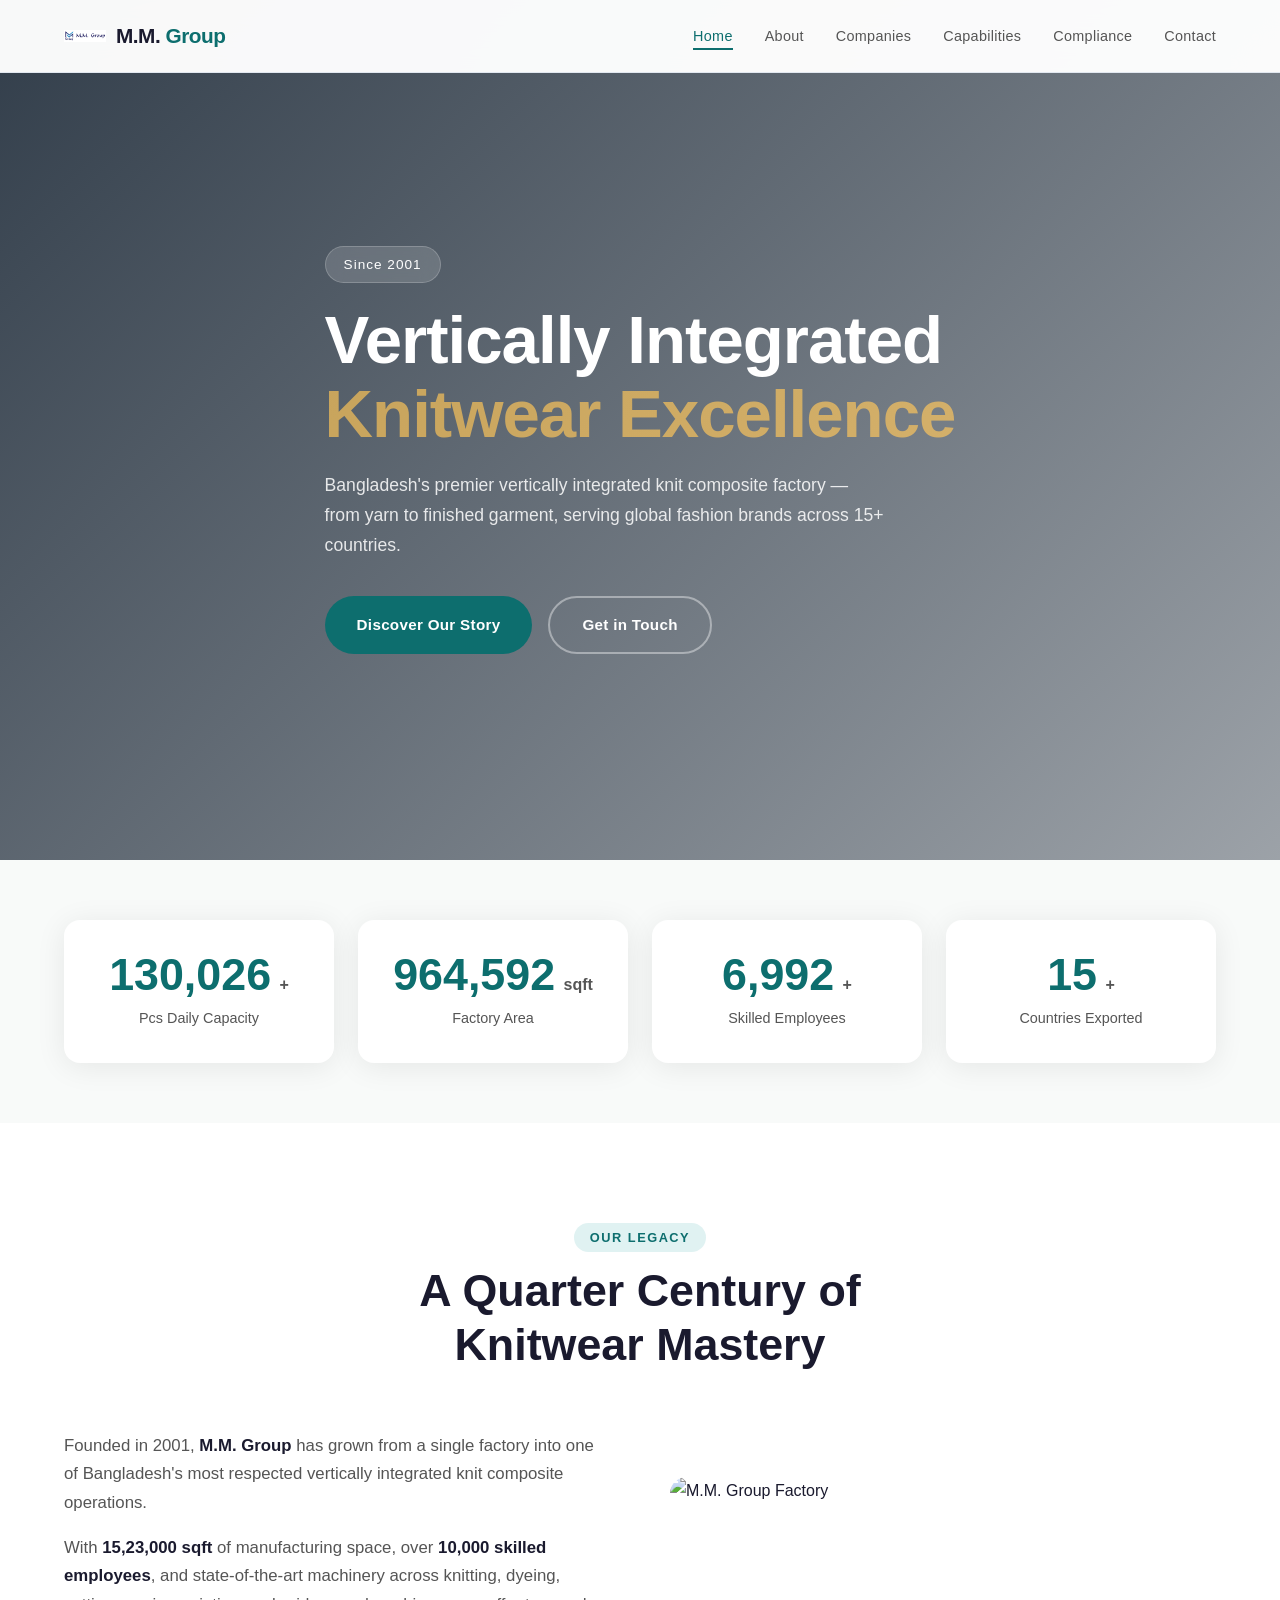
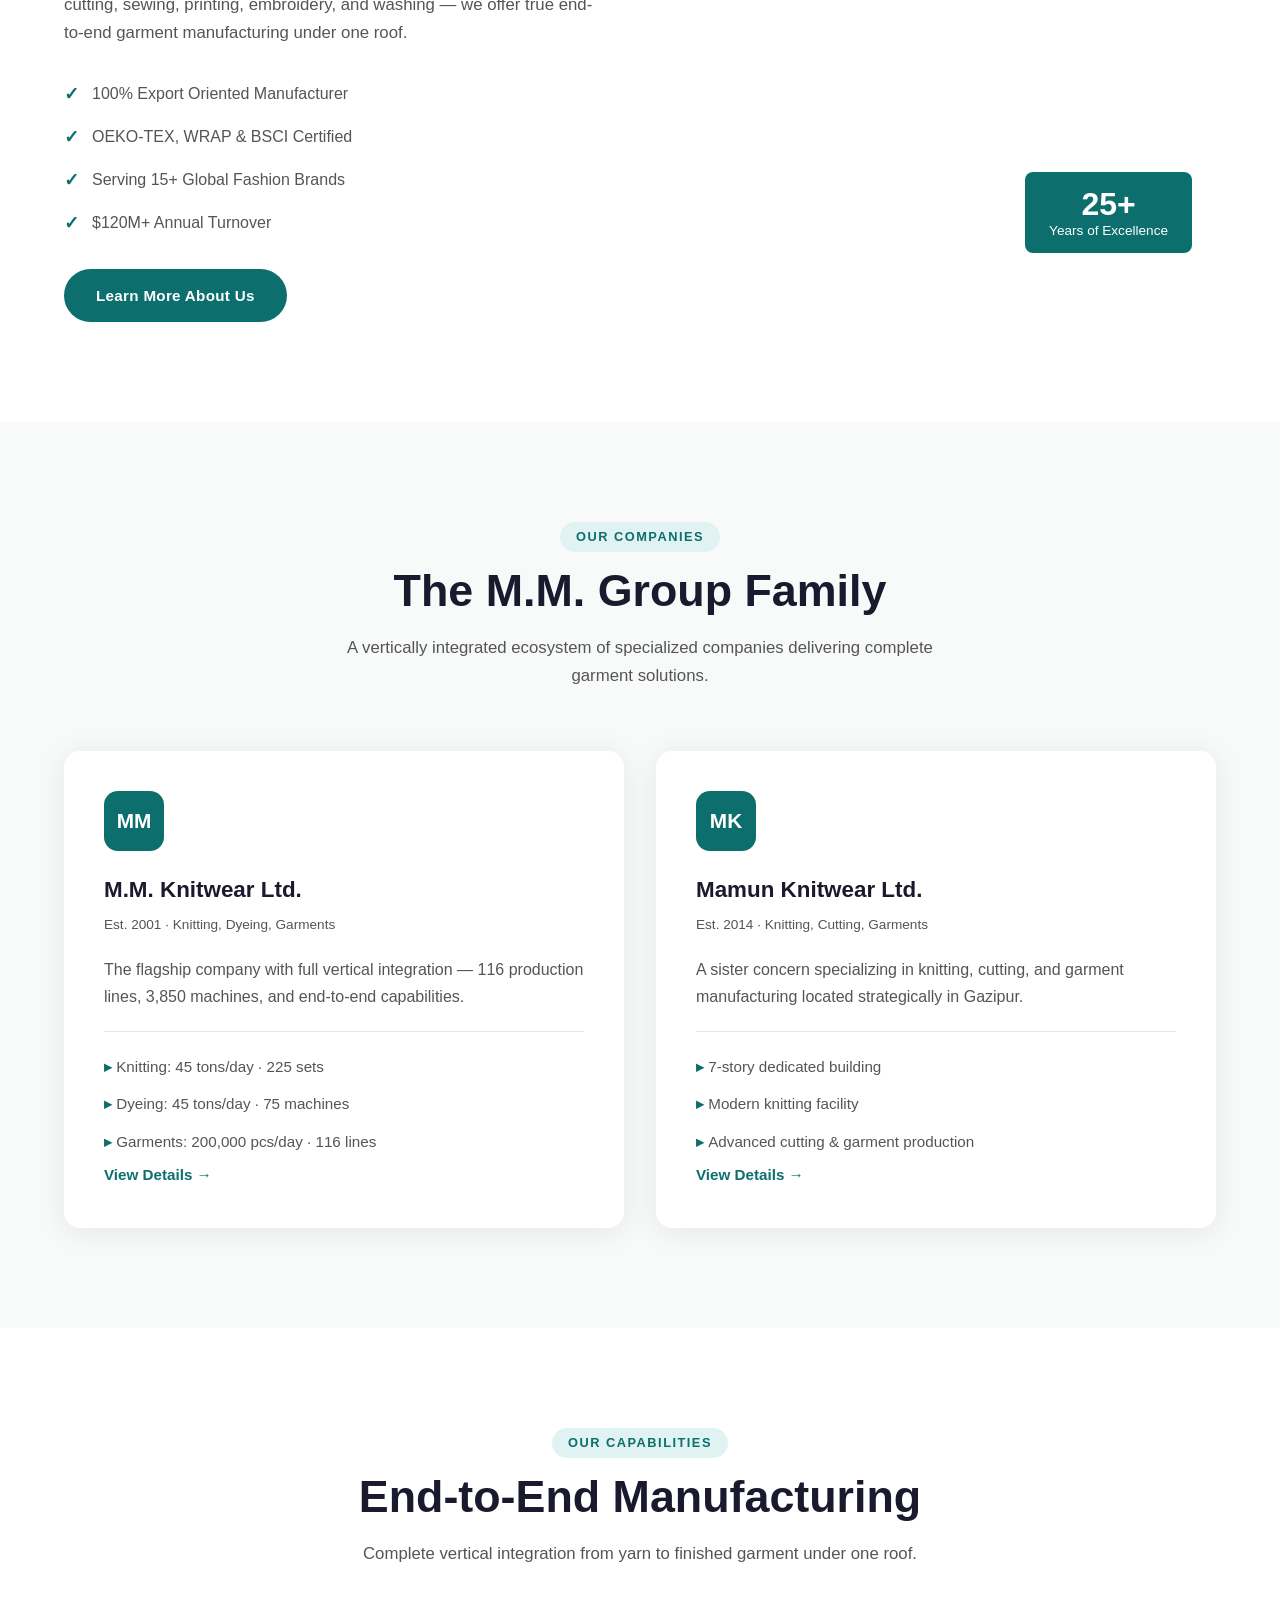
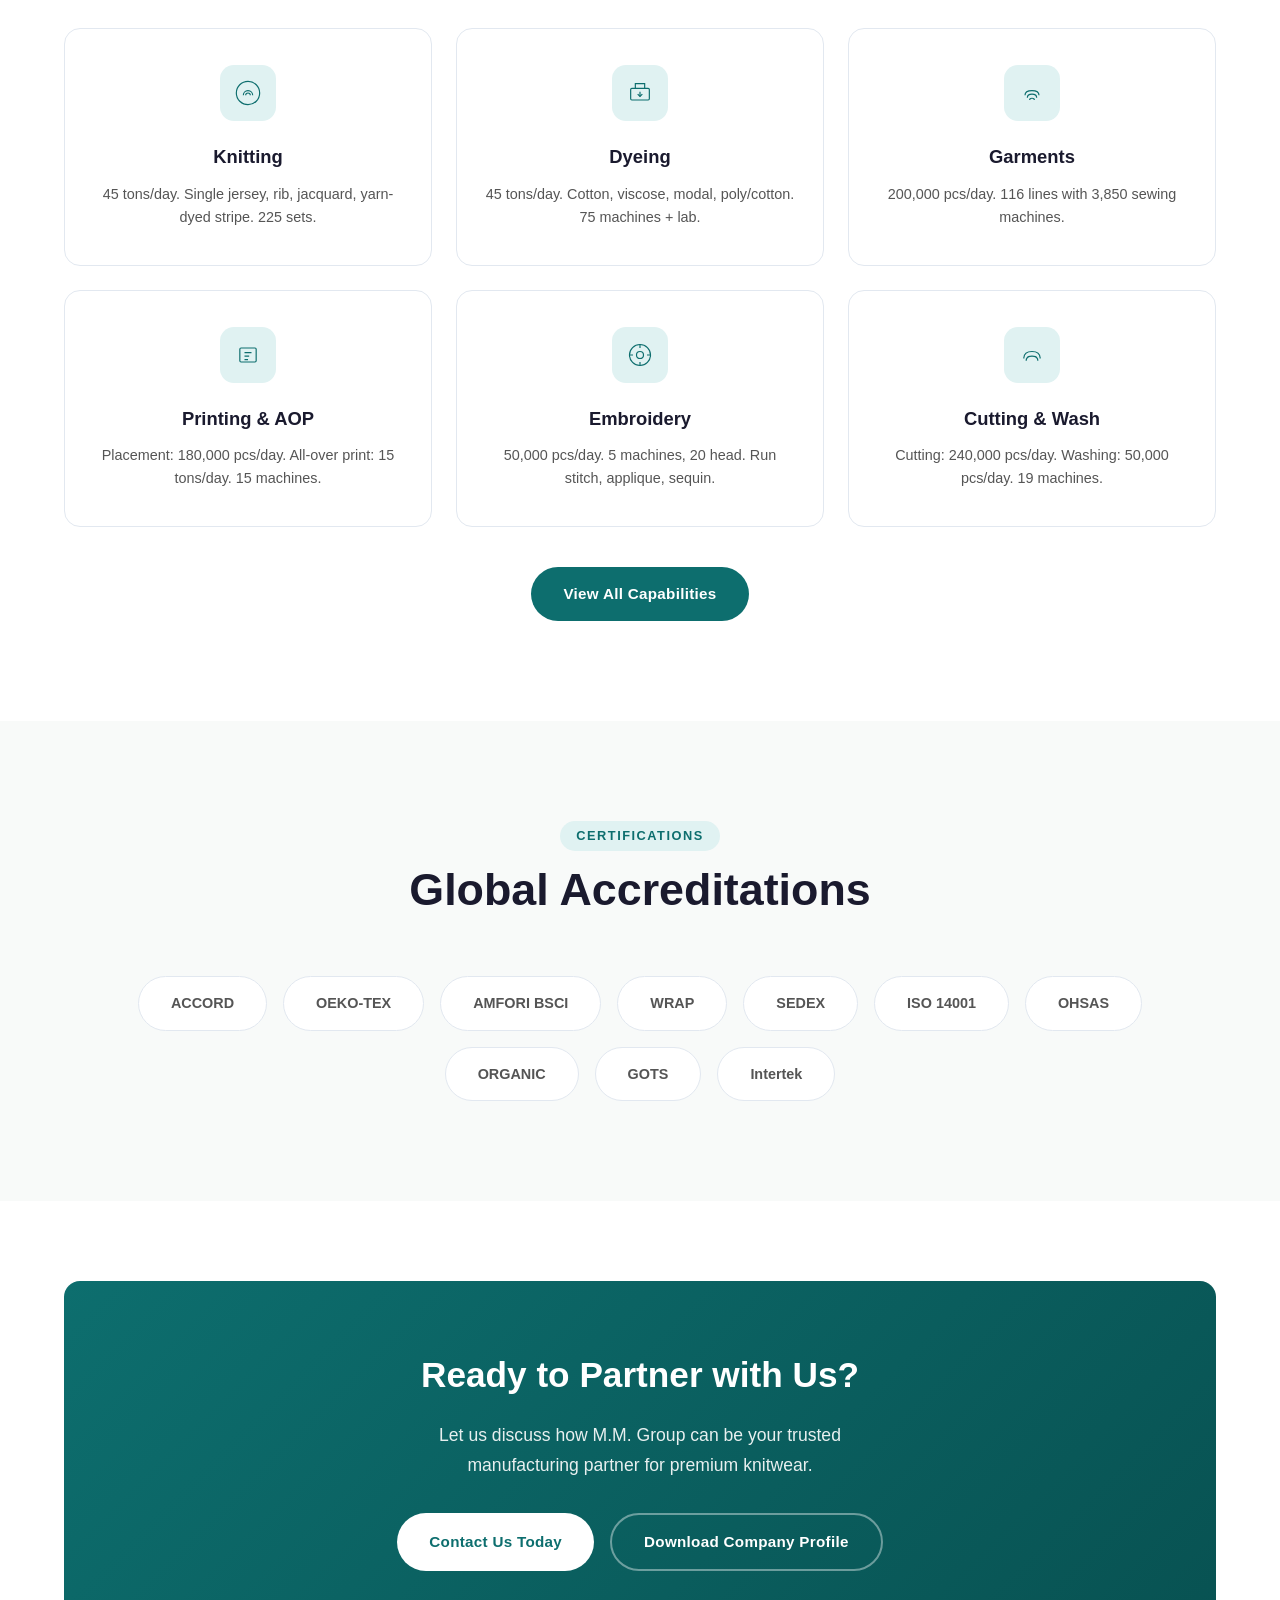
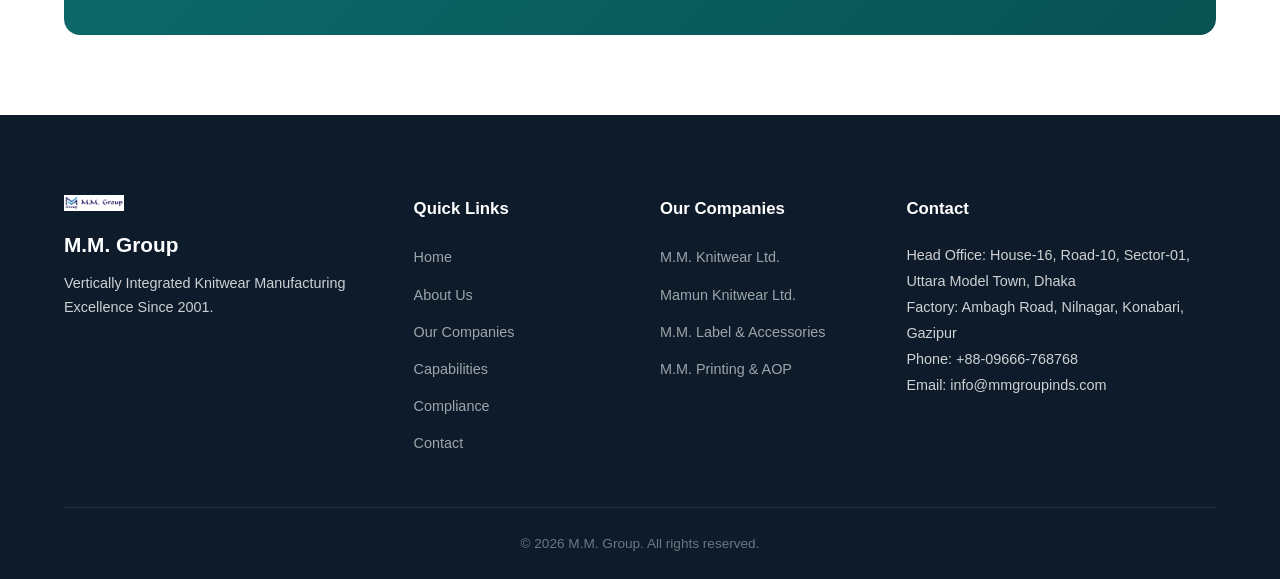
==== index.html @ 83bc617b "Initial commit: M.M. Group corporate website" ====
<!DOCTYPE html>
<html lang="en">
<head>
<meta charset="UTF-8">
<meta name="viewport" content="width=device-width, initial-scale=1.0">
<title>M.M. Group | Vertically Integrated Knitwear Manufacturing Excellence Since 2001</title>
<meta name="description" content="M.M. Group is a leading vertically integrated knit composite factory in Bangladesh. Since 2001, serving global brands with knitting, dyeing, printing, embroidery, cutting & garment manufacturing.">
<meta name="keywords" content="MM Group, MM Knitwear, Mamun Knitwear, knitwear manufacturer Bangladesh, knit composite factory, garments manufacturer, t-shirt manufacturer, apparel manufacturing Bangladesh">
<link rel="canonical" href="https://mmgroupinds.com/">
<meta property="og:title" content="M.M. Group | Vertically Integrated Knitwear Excellence Since 2001">
<meta property="og:description" content="Bangladesh's premier vertically integrated knit composite factory - from yarn to finished garment.">
<meta property="og:image" content="https://mmgroupinds.com/images/logo.png">
<meta property="og:url" content="https://mmgroupinds.com/">
<meta name="twitter:card" content="summary_large_image">
<meta name="theme-color" content="#0d6e6e">
<link rel="icon" type="image/png" href="images/logo.png">
<link rel="stylesheet" href="css/style.css">
<script type="application/ld+json">
{
  "@context": "https://schema.org",
  "@type": "Organization",
  "name": "M.M. Group",
  "url": "https://mmgroupinds.com",
  "logo": "https://mmgroupinds.com/images/logo.png",
  "description": "Vertically integrated knit composite factory in Bangladesh since 2001.",
  "address": {
    "@type": "PostalAddress",
    "streetAddress": "Ambagh Road, Nilnagar, Konabari",
    "addressLocality": "Gazipur",
    "addressCountry": "Bangladesh"
  },
  "subOrganization": [
    {"@type":"Organization","name":"M.M. Knitwear Ltd."},
    {"@type":"Organization","name":"Mamun Knitwear Ltd."}
  ]
}
</script>
</head>
<body>

<header class="header" id="header">
  <div class="container">
    <a href="index.html" class="logo">
      <img src="images/logo.png" alt="M.M. Group Logo" width="50" height="50">
      <span class="logo-text">M.M. <span class="logo-highlight">Group</span></span>
    </a>
    <nav class="nav" id="nav">
      <ul>
        <li><a href="index.html" class="active">Home</a></li>
        <li><a href="about.html">About</a></li>
        <li><a href="companies.html">Companies</a></li>
        <li><a href="capabilities.html">Capabilities</a></li>
        <li><a href="compliance.html">Compliance</a></li>
        <li><a href="contact.html">Contact</a></li>
      </ul>
    </nav>
    <button class="menu-toggle" id="menuToggle" aria-label="Menu">
      <span></span><span></span><span></span>
    </button>
  </div>
</header>

<section class="hero" id="hero">
  <div class="hero-slider">
    <div class="slide active" style="background-image:url('images/premises/DSC_0429.jpg')"></div>
    <div class="slide" style="background-image:url('images/premises/DSC_0425.jpg')"></div>
    <div class="slide" style="background-image:url('images/premises/DSC_0418.jpg')"></div>
  </div>
  <div class="hero-overlay"></div>
  <div class="container hero-content">
    <span class="hero-badge fade-in">Since 2001</span>
    <h1 class="fade-in">Vertically Integrated<br><span class="text-accent">Knitwear Excellence</span></h1>
    <p class="fade-in">Bangladesh's premier vertically integrated knit composite factory — from yarn to finished garment, serving global fashion brands across 15+ countries.</p>
    <div class="hero-actions fade-in">
      <a href="about.html" class="btn btn-primary">Discover Our Story</a>
      <a href="contact.html" class="btn btn-outline">Get in Touch</a>
    </div>
  </div>
</section>

<section class="stats-section">
  <div class="container">
    <div class="stats-grid">
      <div class="stat-card">
        <span class="stat-number" data-target="200000">0</span>
        <span class="stat-suffix">+</span>
        <span class="stat-label">Pcs Daily Capacity</span>
      </div>
      <div class="stat-card">
        <span class="stat-number" data-target="1523000">0</span>
        <span class="stat-suffix">sqft</span>
        <span class="stat-label">Factory Area</span>
      </div>
      <div class="stat-card">
        <span class="stat-number" data-target="10982">0</span>
        <span class="stat-suffix">+</span>
        <span class="stat-label">Skilled Employees</span>
      </div>
      <div class="stat-card">
        <span class="stat-number" data-target="15">0</span>
        <span class="stat-suffix">+</span>
        <span class="stat-label">Countries Exported</span>
      </div>
    </div>
  </div>
</section>

<section class="section about-preview">
  <div class="container">
    <div class="section-header reveal">
      <span class="section-tag">Our Legacy</span>
      <h2>A Quarter Century of<br>Knitwear Mastery</h2>
    </div>
    <div class="about-preview-grid reveal">
      <div class="about-text">
        <p>Founded in 2001, <strong>M.M. Group</strong> has grown from a single factory into one of Bangladesh's most respected vertically integrated knit composite operations.</p>
        <p>With <strong>15,23,000 sqft</strong> of manufacturing space, over <strong>10,000 skilled employees</strong>, and state-of-the-art machinery across knitting, dyeing, cutting, sewing, printing, embroidery, and washing — we offer true end-to-end garment manufacturing under one roof.</p>
        <ul class="check-list">
          <li>100% Export Oriented Manufacturer</li>
          <li>OEKO-TEX, WRAP & BSCI Certified</li>
          <li>Serving 15+ Global Fashion Brands</li>
          <li>$120M+ Annual Turnover</li>
        </ul>
        <a href="about.html" class="btn btn-primary">Learn More About Us</a>
      </div>
      <div class="about-image">
        <img src="images/premises/DSC_0425.jpg" alt="M.M. Group Factory" loading="lazy">
        <div class="about-exp">25+ <small>Years of Excellence</small></div>
      </div>
    </div>
  </div>
</section>

<section class="section companies-section">
  <div class="container">
    <div class="section-header reveal">
      <span class="section-tag">Our Companies</span>
      <h2>The M.M. Group Family</h2>
      <p>A vertically integrated ecosystem of specialized companies delivering complete garment solutions.</p>
    </div>
    <div class="companies-grid reveal">
      <div class="company-card">
        <div class="company-icon">MM</div>
        <h3>M.M. Knitwear Ltd.</h3>
        <p class="company-sub">Est. 2001 · Knitting, Dyeing, Garments</p>
        <p>The flagship company with full vertical integration — 116 production lines, 3,850 machines, and end-to-end capabilities.</p>
        <ul class="company-stats">
          <li>Knitting: 45 tons/day · 225 sets</li>
          <li>Dyeing: 45 tons/day · 75 machines</li>
          <li>Garments: 200,000 pcs/day · 116 lines</li>
        </ul>
        <a href="companies.html" class="btn-link">View Details →</a>
      </div>
      <div class="company-card">
        <div class="company-icon">MK</div>
        <h3>Mamun Knitwear Ltd.</h3>
        <p class="company-sub">Est. 2014 · Knitting, Cutting, Garments</p>
        <p>A sister concern specializing in knitting, cutting, and garment manufacturing located strategically in Gazipur.</p>
        <ul class="company-stats">
          <li>7-story dedicated building</li>
          <li>Modern knitting facility</li>
          <li>Advanced cutting & garment production</li>
        </ul>
        <a href="companies.html" class="btn-link">View Details →</a>
      </div>
    </div>
  </div>
</section>

<section class="section capabilities-preview">
  <div class="container">
    <div class="section-header reveal">
      <span class="section-tag">Our Capabilities</span>
      <h2>End-to-End Manufacturing</h2>
      <p>Complete vertical integration from yarn to finished garment under one roof.</p>
    </div>
    <div class="caps-grid reveal">
      <div class="cap-card">
        <div class="cap-icon">
          <svg viewBox="0 0 48 48"><circle cx="24" cy="24" r="20" fill="none" stroke="currentColor" stroke-width="2"/><path d="M16 28c0-4 3-8 8-8s8 4 8 8" fill="none" stroke="currentColor" stroke-width="2"/><path d="M20 28c0-2 2-4 4-4s4 2 4 4" fill="none" stroke="currentColor" stroke-width="2"/></svg>
        </div>
        <h3>Knitting</h3>
        <p>45 tons/day. Single jersey, rib, jacquard, yarn-dyed stripe. 225 sets.</p>
      </div>
      <div class="cap-card">
        <div class="cap-icon">
          <svg viewBox="0 0 48 48"><rect x="8" y="16" width="32" height="20" rx="2" fill="none" stroke="currentColor" stroke-width="2"/><path d="M16 16V8h16v8" fill="none" stroke="currentColor" stroke-width="2"/><path d="M20 26l4 4 4-4" fill="none" stroke="currentColor" stroke-width="2"/><path d="M24 30V22" fill="none" stroke="currentColor" stroke-width="2"/></svg>
        </div>
        <h3>Dyeing</h3>
        <p>45 tons/day. Cotton, viscose, modal, poly/cotton. 75 machines + lab.</p>
      </div>
      <div class="cap-card">
        <div class="cap-icon">
          <svg viewBox="0 0 48 48"><path d="M12 28c0-6 6-8 12-8s12 2 12 8" fill="none" stroke="currentColor" stroke-width="2"/><path d="M16 32c0-4 4-6 8-6s8 2 8 6" fill="none" stroke="currentColor" stroke-width="2"/><path d="M20 36c0-2 2-3 4-3s4 1 4 3" fill="none" stroke="currentColor" stroke-width="2"/></svg>
        </div>
        <h3>Garments</h3>
        <p>200,000 pcs/day. 116 lines with 3,850 sewing machines.</p>
      </div>
      <div class="cap-card">
        <div class="cap-icon">
          <svg viewBox="0 0 48 48"><rect x="10" y="12" width="28" height="24" rx="2" fill="none" stroke="currentColor" stroke-width="2"/><path d="M18 20h12M18 26h8M18 32h6" fill="none" stroke="currentColor" stroke-width="2"/></svg>
        </div>
        <h3>Printing & AOP</h3>
        <p>Placement: 180,000 pcs/day. All-over print: 15 tons/day. 15 machines.</p>
      </div>
      <div class="cap-card">
        <div class="cap-icon">
          <svg viewBox="0 0 48 48"><circle cx="24" cy="24" r="18" fill="none" stroke="currentColor" stroke-width="2"/><circle cx="24" cy="24" r="6" fill="none" stroke="currentColor" stroke-width="2"/><path d="M24 6v6M24 36v6M6 24h6M36 24h6" fill="none" stroke="currentColor" stroke-width="2"/></svg>
        </div>
        <h3>Embroidery</h3>
        <p>50,000 pcs/day. 5 machines, 20 head. Run stitch, applique, sequin.</p>
      </div>
      <div class="cap-card">
        <div class="cap-icon">
          <svg viewBox="0 0 48 48"><path d="M10 30c0-8 6-12 14-12s14 4 14 12" fill="none" stroke="currentColor" stroke-width="2"/><path d="M14 34c0-6 4-8 10-8s10 2 10 8" fill="none" stroke="currentColor" stroke-width="2"/></svg>
        </div>
        <h3>Cutting & Wash</h3>
        <p>Cutting: 240,000 pcs/day. Washing: 50,000 pcs/day. 19 machines.</p>
      </div>
    </div>
    <div class="section-cta reveal">
      <a href="capabilities.html" class="btn btn-primary">View All Capabilities</a>
    </div>
  </div>
</section>

<section class="section certs-section">
  <div class="container">
    <div class="section-header reveal">
      <span class="section-tag">Certifications</span>
      <h2>Global Accreditations</h2>
    </div>
    <div class="certs-grid reveal">
      <div class="cert-item">ACCORD</div>
      <div class="cert-item">OEKO-TEX</div>
      <div class="cert-item">AMFORI BSCI</div>
      <div class="cert-item">WRAP</div>
      <div class="cert-item">SEDEX</div>
      <div class="cert-item">ISO 14001</div>
      <div class="cert-item">OHSAS</div>
      <div class="cert-item">ORGANIC</div>
      <div class="cert-item">GOTS</div>
      <div class="cert-item">Intertek</div>
    </div>
  </div>
</section>

<section class="section cta-section">
  <div class="container">
    <div class="cta-box reveal">
      <h2>Ready to Partner with Us?</h2>
      <p>Let us discuss how M.M. Group can be your trusted manufacturing partner for premium knitwear.</p>
      <div class="cta-actions">
        <a href="contact.html" class="btn btn-white">Contact Us Today</a>
        <a href="MM%20Knitwear(company%20profile).pdf" class="btn btn-outline-white" download>Download Company Profile</a>
      </div>
    </div>
  </div>
</section>

<footer class="footer">
  <div class="container">
    <div class="footer-grid">
      <div class="footer-brand">
        <img src="images/logo.png" alt="M.M. Group" width="60" height="60">
        <h3>M.M. Group</h3>
        <p>Vertically Integrated Knitwear Manufacturing Excellence Since 2001.</p>
      </div>
      <div class="footer-links">
        <h4>Quick Links</h4>
        <ul>
          <li><a href="index.html">Home</a></li>
          <li><a href="about.html">About Us</a></li>
          <li><a href="companies.html">Our Companies</a></li>
          <li><a href="capabilities.html">Capabilities</a></li>
          <li><a href="compliance.html">Compliance</a></li>
          <li><a href="contact.html">Contact</a></li>
        </ul>
      </div>
      <div class="footer-links">
        <h4>Our Companies</h4>
        <ul>
          <li><a href="companies.html">M.M. Knitwear Ltd.</a></li>
          <li><a href="companies.html">Mamun Knitwear Ltd.</a></li>
          <li><a href="companies.html">M.M. Label & Accessories</a></li>
          <li><a href="companies.html">M.M. Printing & AOP</a></li>
        </ul>
      </div>
      <div class="footer-contact">
        <h4>Contact</h4>
        <p>Head Office: House-16, Road-10, Sector-01, Uttara Model Town, Dhaka</p>
        <p>Factory: Ambagh Road, Nilnagar, Konabari, Gazipur</p>
        <p>Phone: +88-09666-768768</p>
        <p>Email: info@mmgroupinds.com</p>
      </div>
    </div>
    <div class="footer-bottom">
      <p>&copy; 2026 M.M. Group. All rights reserved.</p>
    </div>
  </div>
</footer>

<script src="js/main.js"></script>
</body>
</html>
---- css/style.css ----
:root {
  --primary: #0d6e6e;
  --primary-dark: #085252;
  --primary-light: #e0f2f2;
  --accent: #c8a45c;
  --accent-light: #f5edd6;
  --text: #1a1a2e;
  --text-light: #555;
  --bg: #ffffff;
  --bg-alt: #f8faf9;
  --bg-dark: #0d1b2a;
  --border: #e2e8f0;
  --shadow: 0 4px 30px rgba(0,0,0,0.08);
  --shadow-hover: 0 8px 40px rgba(0,0,0,0.12);
  --radius: 16px;
  --radius-sm: 8px;
  --transition: all 0.4s cubic-bezier(0.25, 0.46, 0.45, 0.94);
}
*, *::before, *::after { margin: 0; padding: 0; box-sizing: border-box; }
html { scroll-behavior: smooth; font-size: 16px; }
body { font-family: -apple-system, BlinkMacSystemFont, 'Segoe UI', Roboto, 'Helvetica Neue', Arial, sans-serif; color: var(--text); background: var(--bg); line-height: 1.7; overflow-x: hidden; }
img { max-width: 100%; height: auto; display: block; }
a { text-decoration: none; color: inherit; transition: var(--transition); }
ul { list-style: none; }
.container { max-width: 1200px; margin: 0 auto; padding: 0 24px; }

.header {
  position: fixed; top: 0; left: 0; right: 0; z-index: 1000;
  background: rgba(255,255,255,0.97); backdrop-filter: blur(20px);
  border-bottom: 1px solid var(--border); transition: var(--transition);
}
.header .container { display: flex; align-items: center; justify-content: space-between; height: 72px; }
.logo { display: flex; align-items: center; gap: 10px; }
.logo img { width: 42px; height: 42px; object-fit: contain; }
.logo-text { font-size: 1.3rem; font-weight: 700; color: var(--text); letter-spacing: -0.5px; }
.logo-highlight { color: var(--primary); }
.nav ul { display: flex; gap: 32px; }
.nav a { font-size: 0.9rem; font-weight: 500; color: var(--text-light); padding: 4px 0; position: relative; letter-spacing: 0.3px; }
.nav a::after { content: ''; position: absolute; bottom: -2px; left: 0; width: 0; height: 2px; background: var(--primary); transition: var(--transition); }
.nav a:hover, .nav a.active { color: var(--primary); }
.nav a:hover::after, .nav a.active::after { width: 100%; }

.menu-toggle { display: none; flex-direction: column; gap: 5px; background: none; border: none; cursor: pointer; padding: 4px; }
.menu-toggle span { display: block; width: 24px; height: 2px; background: var(--text); border-radius: 2px; transition: var(--transition); }

.hero { position: relative; height: 100vh; min-height: 600px; display: flex; align-items: center; overflow: hidden; margin-top: 0; }
.hero-slider { position: absolute; inset: 0; }
.slide { position: absolute; inset: 0; background-size: cover; background-position: center; opacity: 0; transition: opacity 1.5s ease; }
.slide.active { opacity: 1; }
.hero-overlay { position: absolute; inset: 0; background: linear-gradient(135deg, rgba(13,27,42,0.85) 0%, rgba(13,27,42,0.4) 100%); }
.hero-content { position: relative; z-index: 2; max-width: 720px; }
.hero-badge { display: inline-block; background: rgba(255,255,255,0.15); backdrop-filter: blur(10px); color: #fff; padding: 6px 18px; border-radius: 50px; font-size: 0.85rem; font-weight: 500; letter-spacing: 1px; margin-bottom: 20px; border: 1px solid rgba(255,255,255,0.2); }
.hero h1 { color: #fff; font-size: clamp(2.5rem, 6vw, 4.2rem); font-weight: 800; line-height: 1.1; margin-bottom: 20px; letter-spacing: -1px; }
.text-accent { background: linear-gradient(135deg, var(--accent), #d4b06a); -webkit-background-clip: text; -webkit-text-fill-color: transparent; background-clip: text; }
.hero p { color: rgba(255,255,255,0.85); font-size: 1.1rem; max-width: 560px; margin-bottom: 36px; line-height: 1.7; }
.hero-actions { display: flex; gap: 16px; flex-wrap: wrap; }

.btn { display: inline-flex; align-items: center; gap: 8px; padding: 14px 32px; border-radius: 50px; font-size: 0.95rem; font-weight: 600; transition: var(--transition); cursor: pointer; border: none; letter-spacing: 0.3px; }
.btn-primary { background: var(--primary); color: #fff; }
.btn-primary:hover { background: var(--primary-dark); transform: translateY(-2px); box-shadow: 0 8px 25px rgba(13,110,110,0.35); }
.btn-outline { background: transparent; color: #fff; border: 2px solid rgba(255,255,255,0.4); }
.btn-outline:hover { border-color: #fff; background: rgba(255,255,255,0.1); transform: translateY(-2px); }
.btn-white { background: #fff; color: var(--primary); }
.btn-white:hover { background: var(--primary-light); transform: translateY(-2px); }
.btn-outline-white { background: transparent; color: #fff; border: 2px solid rgba(255,255,255,0.4); }
.btn-outline-white:hover { border-color: #fff; background: rgba(255,255,255,0.15); transform: translateY(-2px); }
.btn-link { color: var(--primary); font-weight: 600; font-size: 0.95rem; display: inline-flex; align-items: center; gap: 4px; }
.btn-link:hover { gap: 8px; }

.stats-section { background: var(--bg-alt); padding: 60px 0; margin-top: -40px; position: relative; z-index: 3; }
.stats-grid { display: grid; grid-template-columns: repeat(4, 1fr); gap: 24px; }
.stat-card { text-align: center; padding: 32px 16px; background: #fff; border-radius: var(--radius); box-shadow: var(--shadow); position: relative; }
.stat-number { display: inline; font-size: 2.8rem; font-weight: 800; color: var(--primary); line-height: 1; }
.stat-suffix { font-size: 1rem; font-weight: 600; color: var(--text-light); margin-left: 4px; }
.stat-label { display: block; margin-top: 8px; font-size: 0.9rem; color: var(--text-light); font-weight: 500; }

.section { padding: 100px 0; }
.section-header { text-align: center; margin-bottom: 60px; }
.section-tag { display: inline-block; background: var(--primary-light); color: var(--primary); padding: 4px 16px; border-radius: 50px; font-size: 0.8rem; font-weight: 600; text-transform: uppercase; letter-spacing: 1.5px; margin-bottom: 12px; }
.section-header h2 { font-size: clamp(2rem, 4vw, 2.8rem); font-weight: 800; line-height: 1.2; margin-bottom: 16px; color: var(--text); }
.section-header p { color: var(--text-light); font-size: 1.05rem; max-width: 600px; margin: 0 auto; }

.about-preview-grid { display: grid; grid-template-columns: 1fr 1fr; gap: 60px; align-items: center; }
.about-text p { margin-bottom: 16px; color: var(--text-light); font-size: 1.05rem; }
.about-text strong { color: var(--text); }
.check-list { margin: 24px 0; }
.check-list li { padding: 8px 0 8px 28px; position: relative; color: var(--text-light); }
.check-list li::before { content: '✓'; position: absolute; left: 0; color: var(--primary); font-weight: 700; font-size: 1.1rem; }
.about-image { position: relative; border-radius: var(--radius); overflow: hidden; }
.about-image img { width: 100%; height: 400px; object-fit: cover; border-radius: var(--radius); }
.about-exp { position: absolute; bottom: 24px; right: 24px; background: var(--primary); color: #fff; padding: 16px 24px; border-radius: var(--radius-sm); font-size: 2rem; font-weight: 800; line-height: 1; text-align: center; }
.about-exp small { display: block; font-size: 0.85rem; font-weight: 500; margin-top: 4px; }

.companies-section { background: var(--bg-alt); }
.companies-grid { display: grid; grid-template-columns: 1fr 1fr; gap: 32px; }
.company-card { background: #fff; border-radius: var(--radius); padding: 40px; box-shadow: var(--shadow); transition: var(--transition); }
.company-card:hover { transform: translateY(-4px); box-shadow: var(--shadow-hover); }
.company-icon { width: 60px; height: 60px; background: var(--primary); color: #fff; border-radius: 14px; display: flex; align-items: center; justify-content: center; font-size: 1.3rem; font-weight: 800; margin-bottom: 20px; }
.company-card h3 { font-size: 1.4rem; font-weight: 700; margin-bottom: 4px; }
.company-sub { color: var(--primary); font-size: 0.85rem; font-weight: 500; margin-bottom: 16px; }
.company-card p { color: var(--text-light); line-height: 1.7; margin-bottom: 20px; }
.company-stats { border-top: 1px solid var(--border); padding-top: 16px; }
.company-stats li { padding: 6px 0; color: var(--text-light); font-size: 0.95rem; }
.company-stats li::before { content: '▸ '; color: var(--primary); font-weight: 700; }

.caps-grid { display: grid; grid-template-columns: repeat(3, 1fr); gap: 24px; }
.cap-card { background: #fff; border: 1px solid var(--border); border-radius: var(--radius); padding: 36px 28px; text-align: center; transition: var(--transition); }
.cap-card:hover { transform: translateY(-4px); box-shadow: var(--shadow); border-color: var(--primary); }
.cap-icon { width: 56px; height: 56px; margin: 0 auto 20px; background: var(--primary-light); border-radius: 14px; display: flex; align-items: center; justify-content: center; color: var(--primary); }
.cap-icon svg { width: 28px; height: 28px; }
.cap-card h3 { font-size: 1.15rem; font-weight: 700; margin-bottom: 10px; }
.cap-card p { color: var(--text-light); font-size: 0.9rem; line-height: 1.6; }
.section-cta { text-align: center; margin-top: 40px; }

.certs-section { background: var(--bg-alt); }
.certs-grid { display: flex; flex-wrap: wrap; justify-content: center; gap: 16px; }
.cert-item { background: #fff; padding: 14px 32px; border-radius: 50px; font-size: 0.9rem; font-weight: 600; color: var(--text-light); border: 1px solid var(--border); transition: var(--transition); }
.cert-item:hover { border-color: var(--primary); color: var(--primary); background: var(--primary-light); }

.cta-section { padding: 80px 0; }
.cta-box { background: linear-gradient(135deg, var(--primary) 0%, var(--primary-dark) 100%); border-radius: var(--radius); padding: 64px; text-align: center; color: #fff; }
.cta-box h2 { font-size: 2.2rem; font-weight: 800; margin-bottom: 16px; }
.cta-box p { opacity: 0.9; font-size: 1.1rem; margin-bottom: 32px; max-width: 500px; margin-left: auto; margin-right: auto; }
.cta-actions { display: flex; gap: 16px; justify-content: center; flex-wrap: wrap; }

.footer { background: var(--bg-dark); color: rgba(255,255,255,0.8); padding: 80px 0 0; }
.footer-grid { display: grid; grid-template-columns: 1.5fr 1fr 1fr 1.5fr; gap: 40px; margin-bottom: 40px; }
.footer-brand img { margin-bottom: 16px; }
.footer-brand h3 { color: #fff; font-size: 1.3rem; margin-bottom: 8px; }
.footer-brand p { font-size: 0.9rem; line-height: 1.7; }
.footer-links h4, .footer-contact h4 { color: #fff; font-size: 1.05rem; font-weight: 600; margin-bottom: 20px; }
.footer-links li { margin-bottom: 10px; }
.footer-links a { font-size: 0.9rem; color: rgba(255,255,255,0.6); }
.footer-links a:hover { color: var(--accent); }
.footer-contact p { font-size: 0.9rem; line-height: 1.8; }
.footer-bottom { border-top: 1px solid rgba(255,255,255,0.1); padding: 24px 0; text-align: center; font-size: 0.85rem; color: rgba(255,255,255,0.4); }

.reveal { opacity: 0; transform: translateY(30px); transition: opacity 0.7s ease, transform 0.7s ease; }
.reveal.visible { opacity: 1; transform: translateY(0); }
.fade-in { opacity: 0; transform: translateY(20px); animation: fadeUp 0.8s ease forwards; }
.fade-in:nth-child(1) { animation-delay: 0.1s; }
.fade-in:nth-child(2) { animation-delay: 0.3s; }
.fade-in:nth-child(3) { animation-delay: 0.5s; }
.fade-in:nth-child(4) { animation-delay: 0.7s; }
@keyframes fadeUp { to { opacity: 1; transform: translateY(0); } }

.page-hero { padding: 140px 0 80px; background: linear-gradient(135deg, var(--bg-dark) 0%, #1a2a40 100%); text-align: center; }
.page-hero h1 { color: #fff; font-size: clamp(2rem, 4vw, 3rem); font-weight: 800; margin-bottom: 12px; }
.page-hero p { color: rgba(255,255,255,0.7); font-size: 1.1rem; max-width: 600px; margin: 0 auto; }
.breadcrumb { color: rgba(255,255,255,0.5); font-size: 0.85rem; margin-bottom: 20px; }
.breadcrumb a { color: var(--accent); }
.breadcrumb a:hover { text-decoration: underline; }

.content-section { padding: 80px 0; }
.content-grid { display: grid; grid-template-columns: 1fr 1fr; gap: 48px; align-items: center; margin-bottom: 60px; }
.content-grid.reverse { direction: rtl; }
.content-grid.reverse > * { direction: ltr; }
.content-image { border-radius: var(--radius); overflow: hidden; }
.content-image img { width: 100%; height: 380px; object-fit: cover; transition: var(--transition); }
.content-image:hover img { transform: scale(1.03); }
.content-text h3 { font-size: 1.8rem; font-weight: 700; margin-bottom: 16px; }
.content-text p { color: var(--text-light); line-height: 1.8; margin-bottom: 12px; }

.page-section { padding: 80px 0; }
.page-section:nth-child(even) { background: var(--bg-alt); }

.gallery-grid { display: grid; grid-template-columns: repeat(3, 1fr); gap: 20px; }
.gallery-item { border-radius: var(--radius); overflow: hidden; height: 260px; }
.gallery-item img { width: 100%; height: 100%; object-fit: cover; transition: var(--transition); }
.gallery-item:hover img { transform: scale(1.05); }

.team-grid { display: grid; grid-template-columns: repeat(auto-fill, minmax(220px, 1fr)); gap: 24px; }
.team-card { text-align: center; padding: 32px 20px; background: #fff; border-radius: var(--radius); box-shadow: var(--shadow); }
.team-photo { width: 100px; height: 100px; border-radius: 50%; object-fit: cover; margin: 0 auto 16px; background: var(--primary-light); }
.team-card h4 { font-weight: 700; margin-bottom: 4px; }
.team-card span { color: var(--primary); font-size: 0.85rem; font-weight: 500; }

.timeline { position: relative; }
.timeline::before { content: ''; position: absolute; left: 50%; top: 0; bottom: 0; width: 2px; background: var(--border); transform: translateX(-50%); }
.timeline-item { display: flex; justify-content: flex-end; padding: 20px 0; position: relative; width: 50%; }
.timeline-item:nth-child(even) { align-self: flex-end; justify-content: flex-start; margin-left: 50%; }
.timeline-dot { position: absolute; left: -8px; top: 28px; width: 16px; height: 16px; background: var(--primary); border-radius: 50%; border: 3px solid #fff; box-shadow: 0 0 0 3px var(--primary); }
.timeline-item:nth-child(even) .timeline-dot { left: auto; right: -8px; }
.timeline-content { background: #fff; padding: 24px; border-radius: var(--radius); box-shadow: var(--shadow); max-width: 400px; }
.timeline-content h4 { font-weight: 700; margin-bottom: 4px; }
.timeline-content .year { color: var(--primary); font-weight: 600; font-size: 0.9rem; }

.contact-grid { display: grid; grid-template-columns: 1fr 1fr; gap: 48px; }
.contact-info h3 { font-size: 1.5rem; margin-bottom: 24px; }
.contact-detail { display: flex; gap: 16px; margin-bottom: 24px; }
.contact-icon { width: 48px; height: 48px; background: var(--primary-light); color: var(--primary); border-radius: 12px; display: flex; align-items: center; justify-content: center; flex-shrink: 0; font-size: 1.2rem; font-weight: 700; }
.contact-detail h4 { font-weight: 600; margin-bottom: 4px; }
.contact-detail p { color: var(--text-light); font-size: 0.95rem; }

.form-group { margin-bottom: 20px; }
.form-group label { display: block; font-weight: 600; margin-bottom: 6px; font-size: 0.9rem; color: var(--text); }
.form-group input, .form-group textarea, .form-group select { width: 100%; padding: 14px 16px; border: 1px solid var(--border); border-radius: var(--radius-sm); font-size: 1rem; font-family: inherit; transition: var(--transition); background: #fff; }
.form-group input:focus, .form-group textarea:focus { outline: none; border-color: var(--primary); box-shadow: 0 0 0 3px rgba(13,110,110,0.1); }
.form-group textarea { height: 140px; resize: vertical; }

.capability-detail { margin-bottom: 60px; }
.capability-detail:last-child { margin-bottom: 0; }

.stats-row { display: grid; grid-template-columns: repeat(3, 1fr); gap: 16px; margin: 20px 0; }
.stats-row .stat-box { background: var(--primary-light); padding: 16px; border-radius: var(--radius-sm); text-align: center; }
.stats-row .stat-box strong { display: block; font-size: 1.3rem; color: var(--primary); }
.stats-row .stat-box span { font-size: 0.85rem; color: var(--text-light); }

@media (max-width: 968px) {
  .nav { display: none; position: absolute; top: 72px; left: 0; right: 0; background: #fff; padding: 20px 24px; border-bottom: 1px solid var(--border); }
  .nav.open { display: block; }
  .nav ul { flex-direction: column; gap: 16px; }
  .menu-toggle { display: flex; }
  .stats-grid { grid-template-columns: repeat(2, 1fr); }
  .about-preview-grid { grid-template-columns: 1fr; }
  .companies-grid { grid-template-columns: 1fr; }
  .caps-grid { grid-template-columns: repeat(2, 1fr); }
  .footer-grid { grid-template-columns: 1fr 1fr; }
  .content-grid { grid-template-columns: 1fr; }
  .gallery-grid { grid-template-columns: repeat(2, 1fr); }
  .contact-grid { grid-template-columns: 1fr; }
  .content-grid.reverse { direction: ltr; }
  .timeline::before { left: 20px; }
  .timeline-item, .timeline-item:nth-child(even) { width: 100%; margin-left: 0; justify-content: flex-start; padding-left: 50px; }
  .timeline-item:nth-child(even) .timeline-dot { left: 12px; right: auto; }
  .timeline-dot { left: 12px; }
  .cta-box { padding: 40px 24px; }
}

@media (max-width: 576px) {
  .stats-grid { grid-template-columns: 1fr 1fr; }
  .caps-grid { grid-template-columns: 1fr; }
  .gallery-grid { grid-template-columns: 1fr; }
  .footer-grid { grid-template-columns: 1fr; }
  .hero h1 { font-size: 2rem; }
  .hero-actions { flex-direction: column; }
  .hero-actions .btn { justify-content: center; }
}

.flag { display: inline-block; font-size: 0.8rem; }
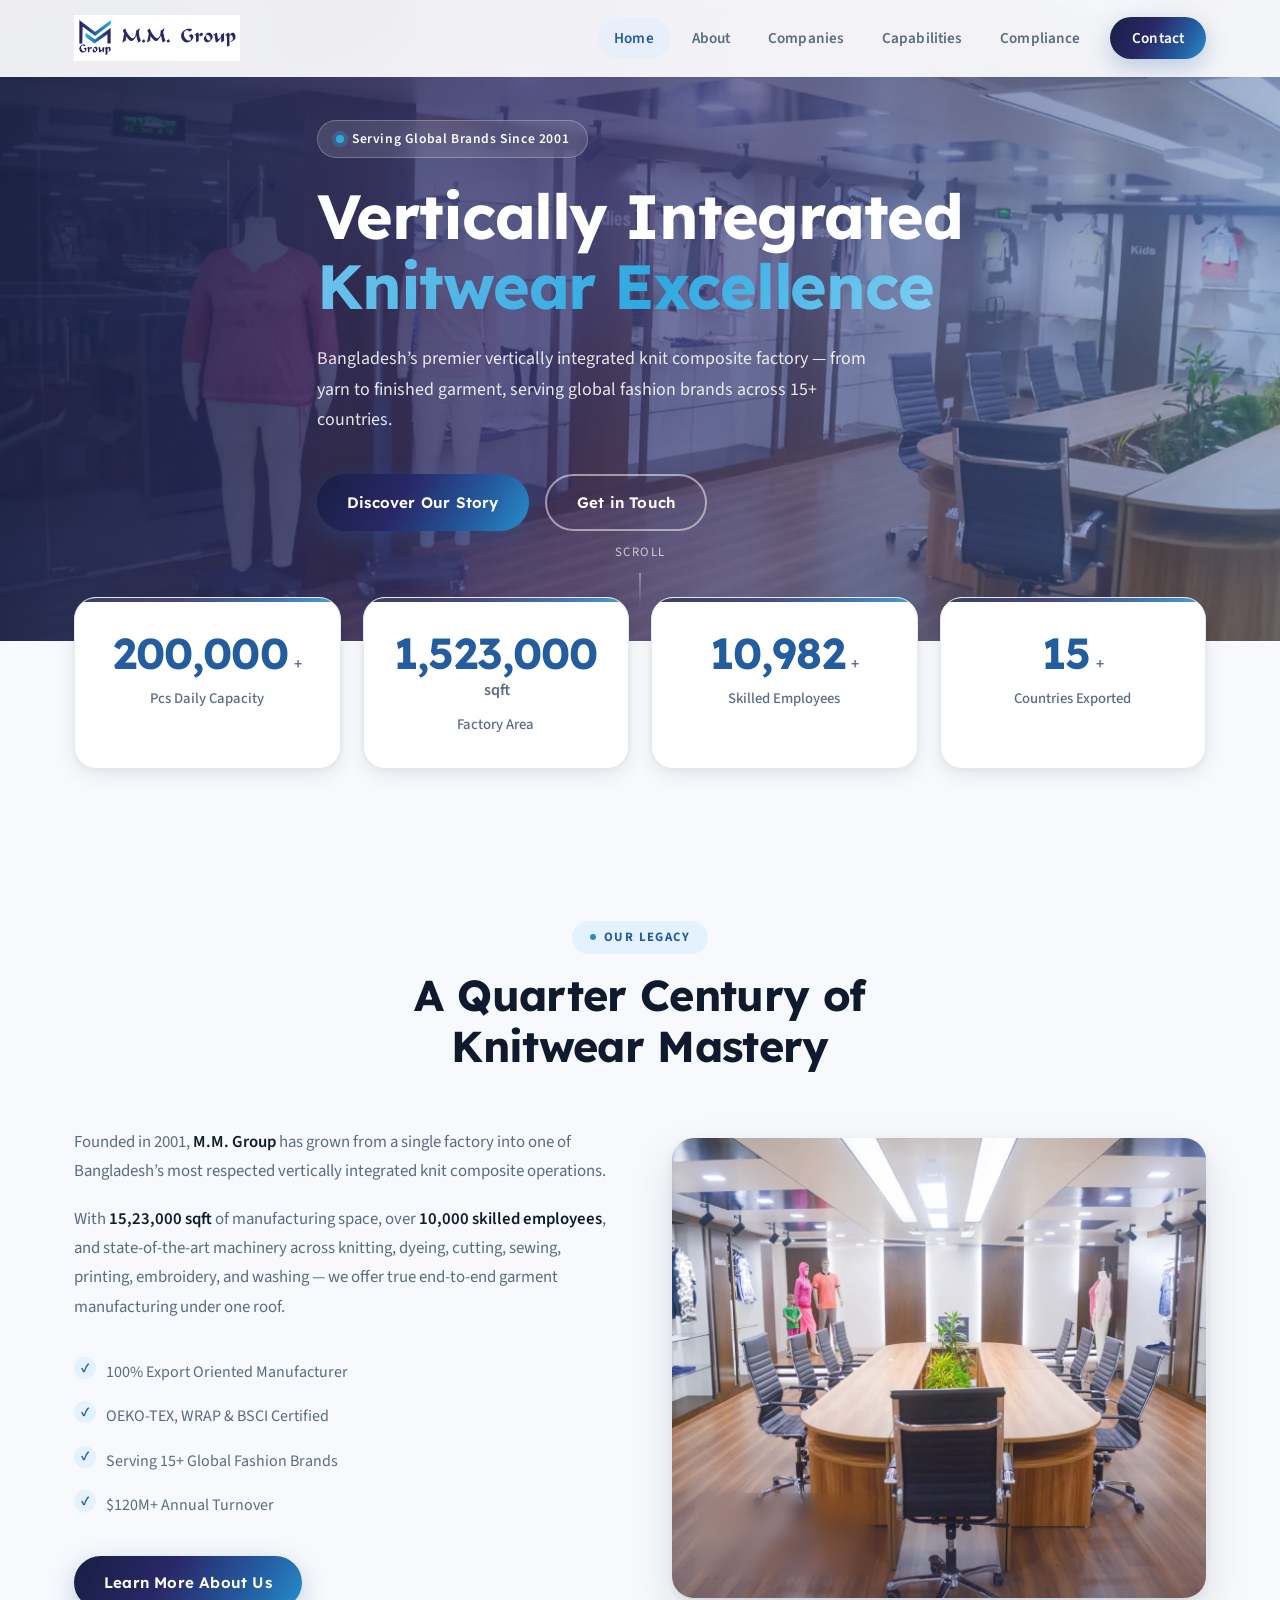
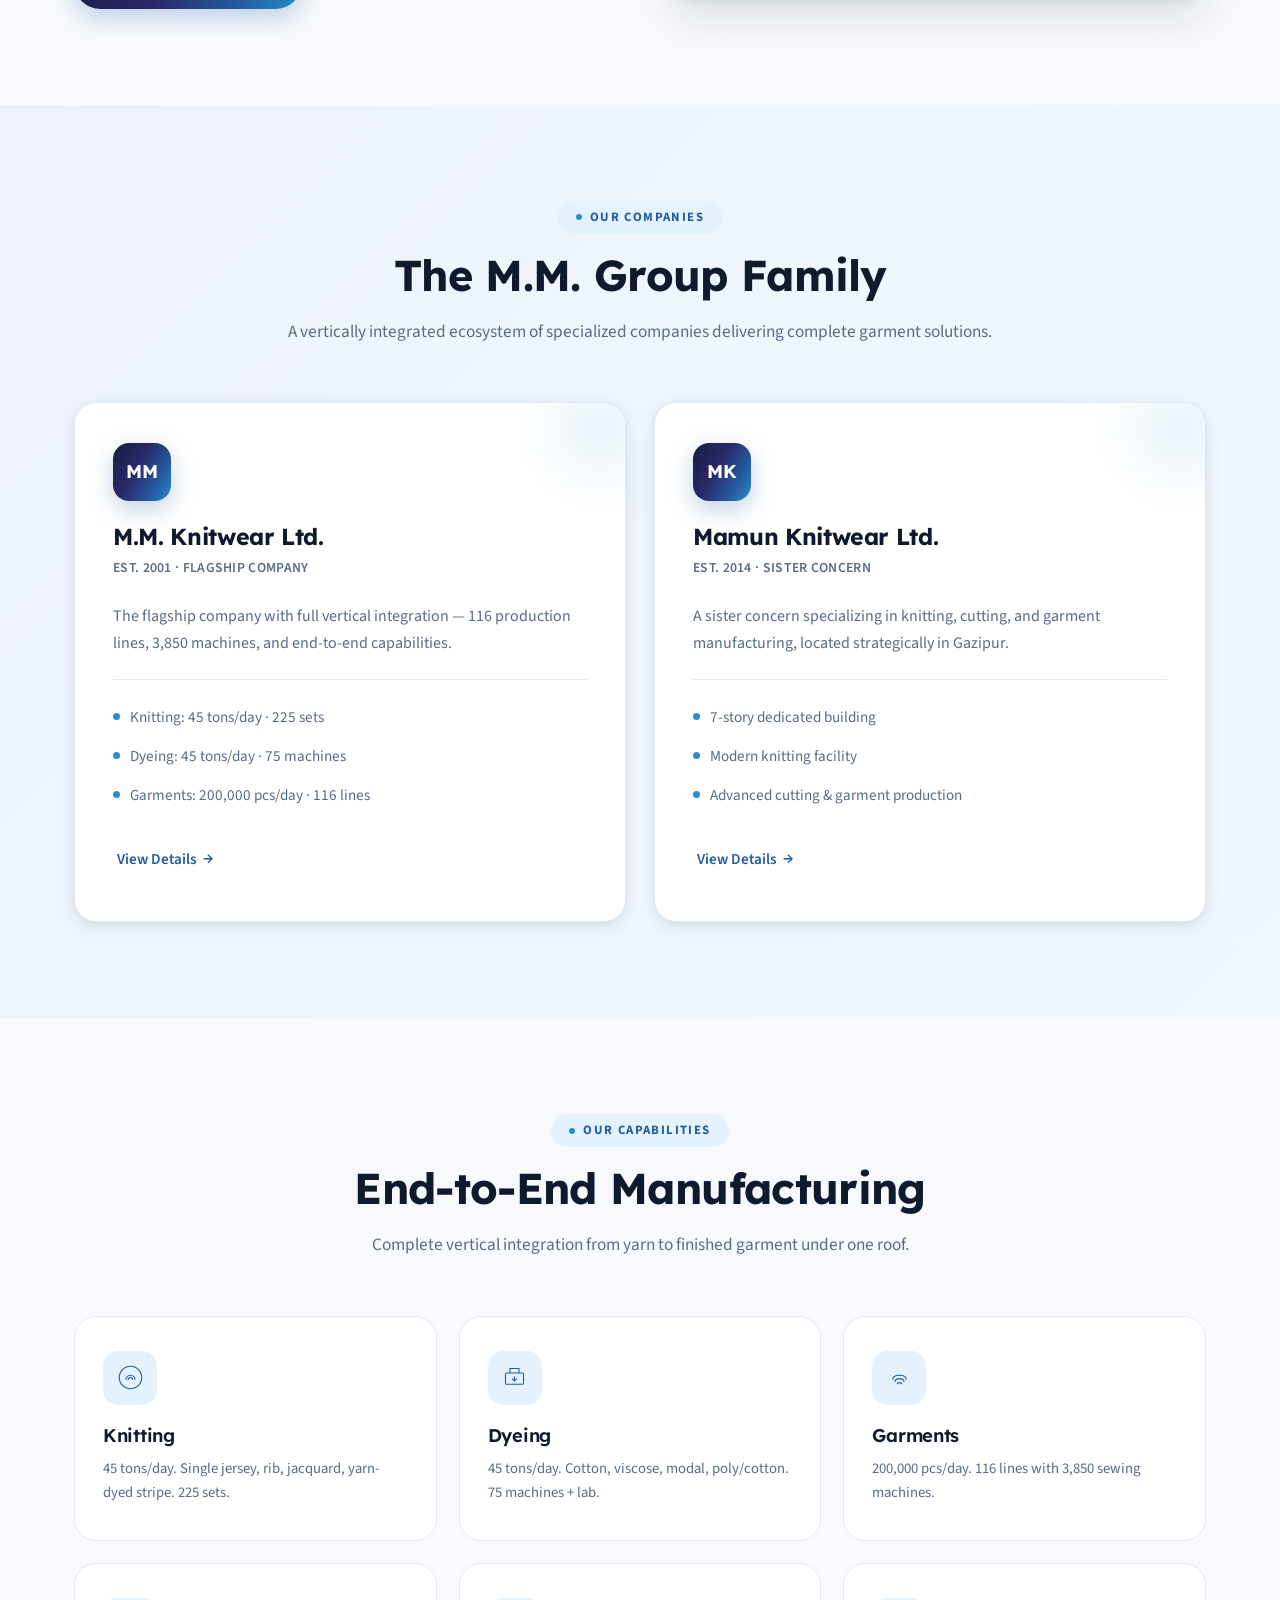
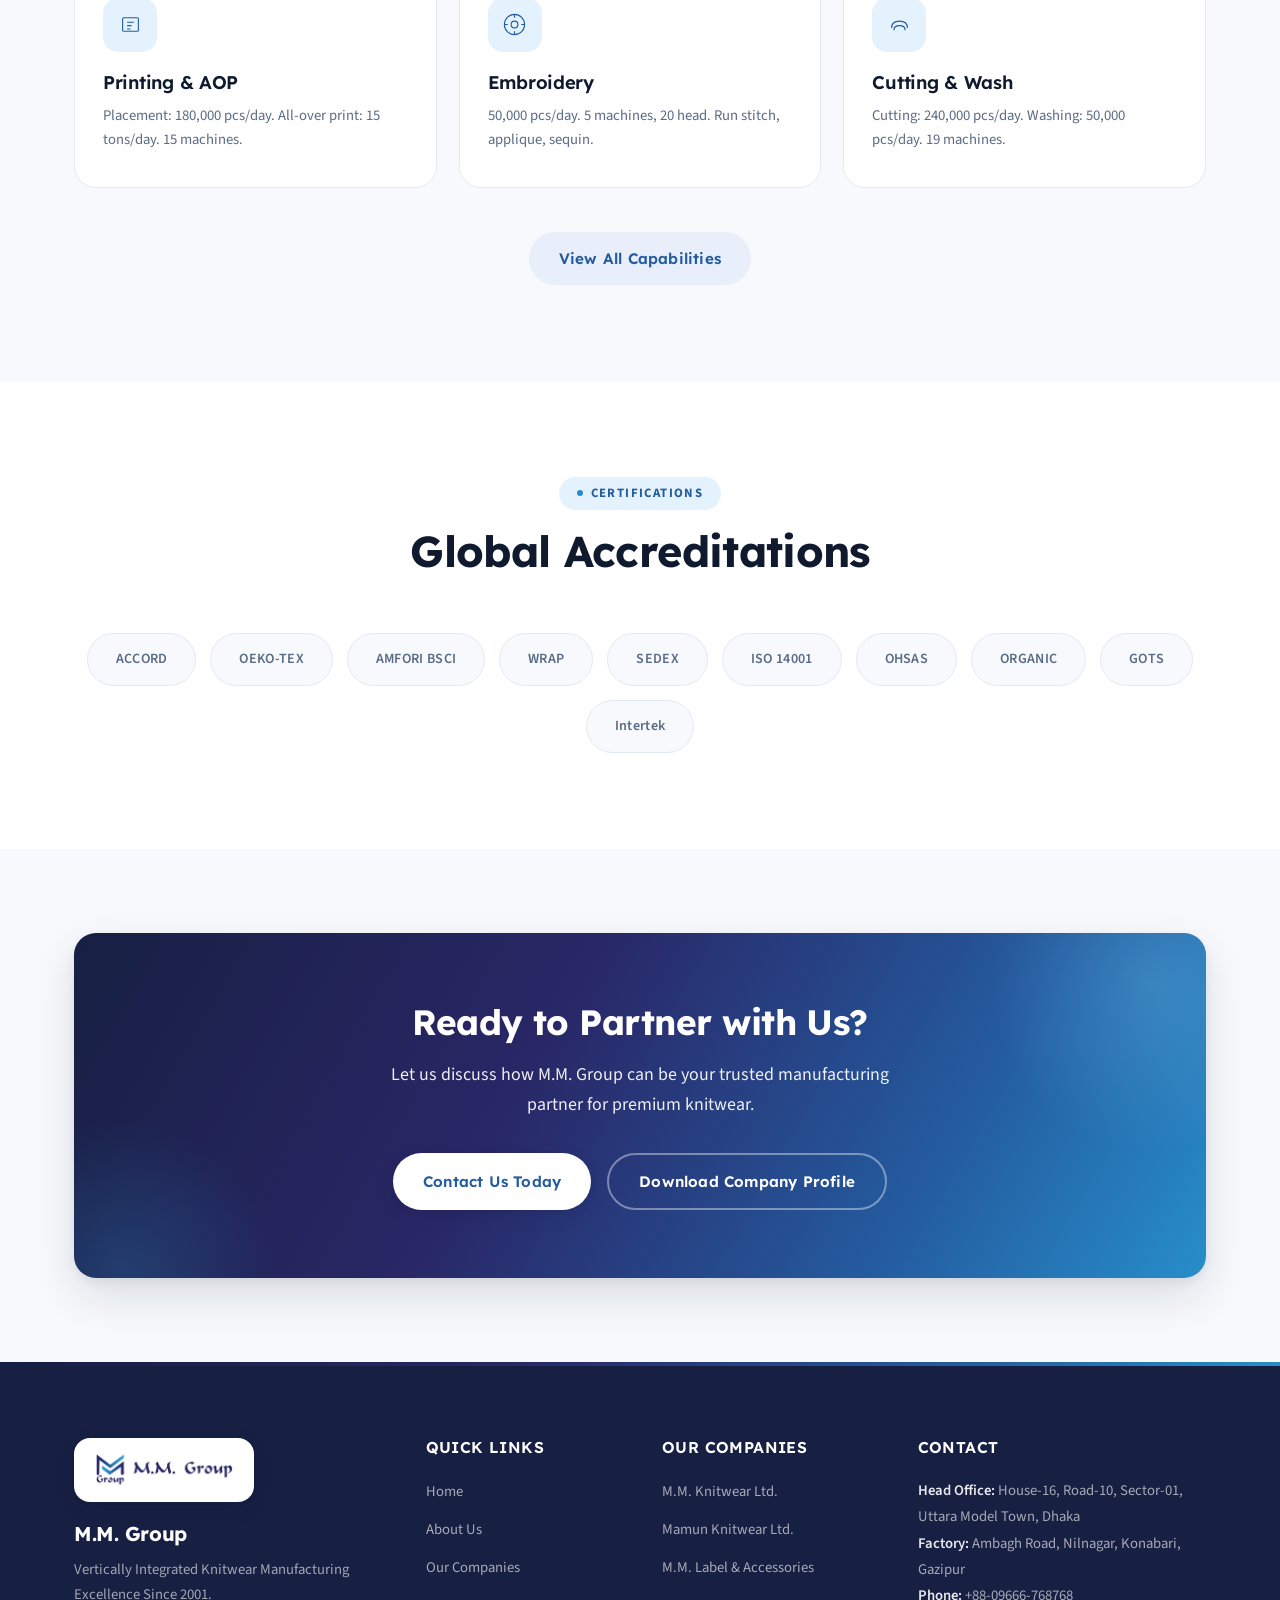
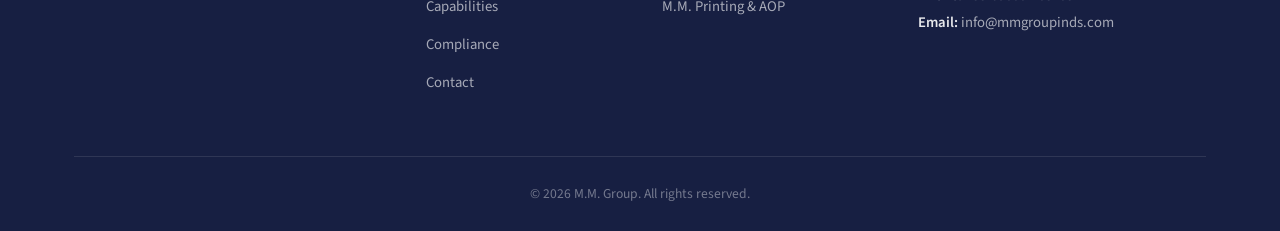
==== commit 7423746a: "Redesign: navy/cyan theme, WebP images, logo header, a11y fixes" ====
--- a/index.html
+++ b/index.html
@@ -9,11 +9,15 @@
 <link rel="canonical" href="https://mmgroupinds.com/">
 <meta property="og:title" content="M.M. Group | Vertically Integrated Knitwear Excellence Since 2001">
 <meta property="og:description" content="Bangladesh's premier vertically integrated knit composite factory - from yarn to finished garment.">
-<meta property="og:image" content="https://mmgroupinds.com/images/logo.png">
+<meta property="og:image" content="https://mmgroupinds.com/images/hero/DSC_0425.webp">
 <meta property="og:url" content="https://mmgroupinds.com/">
 <meta name="twitter:card" content="summary_large_image">
-<meta name="theme-color" content="#0d6e6e">
-<link rel="icon" type="image/png" href="images/logo.png">
+<meta name="theme-color" content="#245CA0">
+<link rel="icon" type="image/png" href="images/favicon.png">
+<link rel="apple-touch-icon" href="images/apple-touch-icon.png">
+<link rel="preconnect" href="https://fonts.googleapis.com">
+<link rel="preconnect" href="https://fonts.gstatic.com" crossorigin>
+<link href="https://fonts.googleapis.com/css2?family=Lexend:wght@400;500;600;700&family=Source+Sans+3:wght@400;500;600;700&display=swap" rel="stylesheet">
 <link rel="stylesheet" href="css/style.css">
 <script type="application/ld+json">
 {
@@ -40,42 +44,42 @@
 
 <header class="header" id="header">
   <div class="container">
-    <a href="index.html" class="logo">
-      <img src="images/logo.png" alt="M.M. Group Logo" width="50" height="50">
-      <span class="logo-text">M.M. <span class="logo-highlight">Group</span></span>
+    <a href="index.html" class="logo" aria-label="M.M. Group — Home">
+      <img src="images/logo.webp" alt="M.M. Group Logo" width="1168" height="323">
     </a>
-    <nav class="nav" id="nav">
+    <nav class="nav" id="nav" aria-label="Main navigation">
       <ul>
-        <li><a href="index.html" class="active">Home</a></li>
+        <li><a href="index.html" class="active" aria-current="page">Home</a></li>
         <li><a href="about.html">About</a></li>
         <li><a href="companies.html">Companies</a></li>
         <li><a href="capabilities.html">Capabilities</a></li>
         <li><a href="compliance.html">Compliance</a></li>
-        <li><a href="contact.html">Contact</a></li>
+        <li><a href="contact.html" class="nav-cta">Contact</a></li>
       </ul>
     </nav>
-    <button class="menu-toggle" id="menuToggle" aria-label="Menu">
+    <button class="menu-toggle" id="menuToggle" aria-label="Toggle menu" aria-expanded="false" aria-controls="nav">
       <span></span><span></span><span></span>
     </button>
   </div>
 </header>
 
-<section class="hero" id="hero">
-  <div class="hero-slider">
-    <div class="slide active" style="background-image:url('images/premises/DSC_0429.jpg')"></div>
-    <div class="slide" style="background-image:url('images/premises/DSC_0425.jpg')"></div>
-    <div class="slide" style="background-image:url('images/premises/DSC_0418.jpg')"></div>
+<main id="main"><section class="hero" id="hero">
+  <div class="hero-slider" aria-hidden="true">
+    <div class="slide active" style="background-image:url('images/premises/DSC_0429.webp')"></div>
+    <div class="slide" style="background-image:url('images/premises/DSC_0425.webp')"></div>
+    <div class="slide" style="background-image:url('images/premises/DSC_0418.webp')"></div>
   </div>
   <div class="hero-overlay"></div>
   <div class="container hero-content">
-    <span class="hero-badge fade-in">Since 2001</span>
+    <span class="hero-badge fade-in">Serving Global Brands Since 2001</span>
     <h1 class="fade-in">Vertically Integrated<br><span class="text-accent">Knitwear Excellence</span></h1>
-    <p class="fade-in">Bangladesh's premier vertically integrated knit composite factory — from yarn to finished garment, serving global fashion brands across 15+ countries.</p>
+    <p class="fade-in">Bangladesh&rsquo;s premier vertically integrated knit composite factory &mdash; from yarn to finished garment, serving global fashion brands across 15+ countries.</p>
     <div class="hero-actions fade-in">
       <a href="about.html" class="btn btn-primary">Discover Our Story</a>
       <a href="contact.html" class="btn btn-outline">Get in Touch</a>
     </div>
   </div>
+  <span class="hero-scroll">SCROLL</span>
 </section>
 
 <section class="stats-section">
@@ -113,18 +117,18 @@
     </div>
     <div class="about-preview-grid reveal">
       <div class="about-text">
-        <p>Founded in 2001, <strong>M.M. Group</strong> has grown from a single factory into one of Bangladesh's most respected vertically integrated knit composite operations.</p>
-        <p>With <strong>15,23,000 sqft</strong> of manufacturing space, over <strong>10,000 skilled employees</strong>, and state-of-the-art machinery across knitting, dyeing, cutting, sewing, printing, embroidery, and washing — we offer true end-to-end garment manufacturing under one roof.</p>
+        <p>Founded in 2001, <strong>M.M. Group</strong> has grown from a single factory into one of Bangladesh&rsquo;s most respected vertically integrated knit composite operations.</p>
+        <p>With <strong>15,23,000 sqft</strong> of manufacturing space, over <strong>10,000 skilled employees</strong>, and state-of-the-art machinery across knitting, dyeing, cutting, sewing, printing, embroidery, and washing &mdash; we offer true end-to-end garment manufacturing under one roof.</p>
         <ul class="check-list">
           <li>100% Export Oriented Manufacturer</li>
-          <li>OEKO-TEX, WRAP & BSCI Certified</li>
+          <li>OEKO-TEX, WRAP &amp; BSCI Certified</li>
           <li>Serving 15+ Global Fashion Brands</li>
           <li>$120M+ Annual Turnover</li>
         </ul>
         <a href="about.html" class="btn btn-primary">Learn More About Us</a>
       </div>
       <div class="about-image">
-        <img src="images/premises/DSC_0425.jpg" alt="M.M. Group Factory" loading="lazy">
+        <img src="images/premises/DSC_0425.webp" alt="M.M. Group factory building exterior" loading="lazy" width="1920" height="1280">
         <div class="about-exp">25+ <small>Years of Excellence</small></div>
       </div>
     </div>
@@ -142,26 +146,26 @@
       <div class="company-card">
         <div class="company-icon">MM</div>
         <h3>M.M. Knitwear Ltd.</h3>
-        <p class="company-sub">Est. 2001 · Knitting, Dyeing, Garments</p>
-        <p>The flagship company with full vertical integration — 116 production lines, 3,850 machines, and end-to-end capabilities.</p>
+        <p class="company-sub">Est. 2001 · Flagship Company</p>
+        <p>The flagship company with full vertical integration &mdash; 116 production lines, 3,850 machines, and end-to-end capabilities.</p>
         <ul class="company-stats">
           <li>Knitting: 45 tons/day · 225 sets</li>
           <li>Dyeing: 45 tons/day · 75 machines</li>
           <li>Garments: 200,000 pcs/day · 116 lines</li>
         </ul>
-        <a href="companies.html" class="btn-link">View Details →</a>
+        <a href="companies.html" class="btn-link">View Details</a>
       </div>
       <div class="company-card">
         <div class="company-icon">MK</div>
         <h3>Mamun Knitwear Ltd.</h3>
-        <p class="company-sub">Est. 2014 · Knitting, Cutting, Garments</p>
-        <p>A sister concern specializing in knitting, cutting, and garment manufacturing located strategically in Gazipur.</p>
+        <p class="company-sub">Est. 2014 · Sister Concern</p>
+        <p>A sister concern specializing in knitting, cutting, and garment manufacturing, located strategically in Gazipur.</p>
         <ul class="company-stats">
           <li>7-story dedicated building</li>
           <li>Modern knitting facility</li>
-          <li>Advanced cutting & garment production</li>
-        </ul>
-        <a href="companies.html" class="btn-link">View Details →</a>
+          <li>Advanced cutting &amp; garment production</li>
+        </ul>
+        <a href="companies.html" class="btn-link">View Details</a>
       </div>
     </div>
   </div>
@@ -177,49 +181,49 @@
     <div class="caps-grid reveal">
       <div class="cap-card">
         <div class="cap-icon">
-          <svg viewBox="0 0 48 48"><circle cx="24" cy="24" r="20" fill="none" stroke="currentColor" stroke-width="2"/><path d="M16 28c0-4 3-8 8-8s8 4 8 8" fill="none" stroke="currentColor" stroke-width="2"/><path d="M20 28c0-2 2-4 4-4s4 2 4 4" fill="none" stroke="currentColor" stroke-width="2"/></svg>
+          <svg viewBox="0 0 48 48" aria-hidden="true"><circle cx="24" cy="24" r="20" fill="none" stroke="currentColor" stroke-width="2"/><path d="M16 28c0-4 3-8 8-8s8 4 8 8" fill="none" stroke="currentColor" stroke-width="2"/><path d="M20 28c0-2 2-4 4-4s4 2 4 4" fill="none" stroke="currentColor" stroke-width="2"/></svg>
         </div>
         <h3>Knitting</h3>
         <p>45 tons/day. Single jersey, rib, jacquard, yarn-dyed stripe. 225 sets.</p>
       </div>
       <div class="cap-card">
         <div class="cap-icon">
-          <svg viewBox="0 0 48 48"><rect x="8" y="16" width="32" height="20" rx="2" fill="none" stroke="currentColor" stroke-width="2"/><path d="M16 16V8h16v8" fill="none" stroke="currentColor" stroke-width="2"/><path d="M20 26l4 4 4-4" fill="none" stroke="currentColor" stroke-width="2"/><path d="M24 30V22" fill="none" stroke="currentColor" stroke-width="2"/></svg>
+          <svg viewBox="0 0 48 48" aria-hidden="true"><rect x="8" y="16" width="32" height="20" rx="2" fill="none" stroke="currentColor" stroke-width="2"/><path d="M16 16V8h16v8" fill="none" stroke="currentColor" stroke-width="2"/><path d="M20 26l4 4 4-4" fill="none" stroke="currentColor" stroke-width="2"/><path d="M24 30V22" fill="none" stroke="currentColor" stroke-width="2"/></svg>
         </div>
         <h3>Dyeing</h3>
         <p>45 tons/day. Cotton, viscose, modal, poly/cotton. 75 machines + lab.</p>
       </div>
       <div class="cap-card">
         <div class="cap-icon">
-          <svg viewBox="0 0 48 48"><path d="M12 28c0-6 6-8 12-8s12 2 12 8" fill="none" stroke="currentColor" stroke-width="2"/><path d="M16 32c0-4 4-6 8-6s8 2 8 6" fill="none" stroke="currentColor" stroke-width="2"/><path d="M20 36c0-2 2-3 4-3s4 1 4 3" fill="none" stroke="currentColor" stroke-width="2"/></svg>
+          <svg viewBox="0 0 48 48" aria-hidden="true"><path d="M12 28c0-6 6-8 12-8s12 2 12 8" fill="none" stroke="currentColor" stroke-width="2"/><path d="M16 32c0-4 4-6 8-6s8 2 8 6" fill="none" stroke="currentColor" stroke-width="2"/><path d="M20 36c0-2 2-3 4-3s4 1 4 3" fill="none" stroke="currentColor" stroke-width="2"/></svg>
         </div>
         <h3>Garments</h3>
         <p>200,000 pcs/day. 116 lines with 3,850 sewing machines.</p>
       </div>
       <div class="cap-card">
         <div class="cap-icon">
-          <svg viewBox="0 0 48 48"><rect x="10" y="12" width="28" height="24" rx="2" fill="none" stroke="currentColor" stroke-width="2"/><path d="M18 20h12M18 26h8M18 32h6" fill="none" stroke="currentColor" stroke-width="2"/></svg>
-        </div>
-        <h3>Printing & AOP</h3>
+          <svg viewBox="0 0 48 48" aria-hidden="true"><rect x="10" y="12" width="28" height="24" rx="2" fill="none" stroke="currentColor" stroke-width="2"/><path d="M18 20h12M18 26h8M18 32h6" fill="none" stroke="currentColor" stroke-width="2"/></svg>
+        </div>
+        <h3>Printing &amp; AOP</h3>
         <p>Placement: 180,000 pcs/day. All-over print: 15 tons/day. 15 machines.</p>
       </div>
       <div class="cap-card">
         <div class="cap-icon">
-          <svg viewBox="0 0 48 48"><circle cx="24" cy="24" r="18" fill="none" stroke="currentColor" stroke-width="2"/><circle cx="24" cy="24" r="6" fill="none" stroke="currentColor" stroke-width="2"/><path d="M24 6v6M24 36v6M6 24h6M36 24h6" fill="none" stroke="currentColor" stroke-width="2"/></svg>
+          <svg viewBox="0 0 48 48" aria-hidden="true"><circle cx="24" cy="24" r="18" fill="none" stroke="currentColor" stroke-width="2"/><circle cx="24" cy="24" r="6" fill="none" stroke="currentColor" stroke-width="2"/><path d="M24 6v6M24 36v6M6 24h6M36 24h6" fill="none" stroke="currentColor" stroke-width="2"/></svg>
         </div>
         <h3>Embroidery</h3>
         <p>50,000 pcs/day. 5 machines, 20 head. Run stitch, applique, sequin.</p>
       </div>
       <div class="cap-card">
         <div class="cap-icon">
-          <svg viewBox="0 0 48 48"><path d="M10 30c0-8 6-12 14-12s14 4 14 12" fill="none" stroke="currentColor" stroke-width="2"/><path d="M14 34c0-6 4-8 10-8s10 2 10 8" fill="none" stroke="currentColor" stroke-width="2"/></svg>
-        </div>
-        <h3>Cutting & Wash</h3>
+          <svg viewBox="0 0 48 48" aria-hidden="true"><path d="M10 30c0-8 6-12 14-12s14 4 14 12" fill="none" stroke="currentColor" stroke-width="2"/><path d="M14 34c0-6 4-8 10-8s10 2 10 8" fill="none" stroke="currentColor" stroke-width="2"/></svg>
+        </div>
+        <h3>Cutting &amp; Wash</h3>
         <p>Cutting: 240,000 pcs/day. Washing: 50,000 pcs/day. 19 machines.</p>
       </div>
     </div>
     <div class="section-cta reveal">
-      <a href="capabilities.html" class="btn btn-primary">View All Capabilities</a>
+      <a href="capabilities.html" class="btn btn-light-primary">View All Capabilities</a>
     </div>
   </div>
 </section>
@@ -258,11 +262,12 @@
   </div>
 </section>
 
+</main>
 <footer class="footer">
   <div class="container">
     <div class="footer-grid">
       <div class="footer-brand">
-        <img src="images/logo.png" alt="M.M. Group" width="60" height="60">
+        <div class="footer-logo-box"><img src="images/logo.webp" alt="M.M. Group" width="1168" height="323"></div>
         <h3>M.M. Group</h3>
         <p>Vertically Integrated Knitwear Manufacturing Excellence Since 2001.</p>
       </div>
@@ -282,16 +287,16 @@
         <ul>
           <li><a href="companies.html">M.M. Knitwear Ltd.</a></li>
           <li><a href="companies.html">Mamun Knitwear Ltd.</a></li>
-          <li><a href="companies.html">M.M. Label & Accessories</a></li>
-          <li><a href="companies.html">M.M. Printing & AOP</a></li>
+          <li><a href="companies.html">M.M. Label &amp; Accessories</a></li>
+          <li><a href="companies.html">M.M. Printing &amp; AOP</a></li>
         </ul>
       </div>
       <div class="footer-contact">
         <h4>Contact</h4>
-        <p>Head Office: House-16, Road-10, Sector-01, Uttara Model Town, Dhaka</p>
-        <p>Factory: Ambagh Road, Nilnagar, Konabari, Gazipur</p>
-        <p>Phone: +88-09666-768768</p>
-        <p>Email: info@mmgroupinds.com</p>
+        <p><strong>Head Office:</strong> House-16, Road-10, Sector-01, Uttara Model Town, Dhaka</p>
+        <p><strong>Factory:</strong> Ambagh Road, Nilnagar, Konabari, Gazipur</p>
+        <p><strong>Phone:</strong> +88-09666-768768</p>
+        <p><strong>Email:</strong> info@mmgroupinds.com</p>
       </div>
     </div>
     <div class="footer-bottom">
--- a/css/style.css
+++ b/css/style.css
@@ -1,240 +1,714 @@
+/* ==========================================================================
+   M.M. Group — Corporate Website
+   Design system: light, soft, material, customer-friendly
+   Palette derived from logo: navy #292767 · blue #245CA0 · cyan #278ECA
+   Type: Lexend (display) + Source Sans 3 (body)
+   ========================================================================== */
+
 :root {
-  --primary: #0d6e6e;
-  --primary-dark: #085252;
-  --primary-light: #e0f2f2;
-  --accent: #c8a45c;
-  --accent-light: #f5edd6;
-  --text: #1a1a2e;
-  --text-light: #555;
-  --bg: #ffffff;
-  --bg-alt: #f8faf9;
-  --bg-dark: #0d1b2a;
-  --border: #e2e8f0;
-  --shadow: 0 4px 30px rgba(0,0,0,0.08);
-  --shadow-hover: 0 8px 40px rgba(0,0,0,0.12);
+  --navy-900: #171f42;
+  --navy: #292767;
+  --blue: #245CA0;
+  --cyan: #278ECA;
+  --cyan-bright: #2fa8e0;
+
+  --primary: var(--blue);
+  --primary-dark: var(--navy);
+  --primary-light: #e8eefa;
+  --accent: var(--cyan);
+  --accent-light: #e3f2fc;
+
+  --text: #0f1a2e;
+  --text-light: #5a6b85;
+  --text-faint: #8b99b0;
+
+  --bg: #f7f9fc;
+  --surface: #ffffff;
+  --surface-soft: #eef3f9;
+  --border: #e3e9f2;
+  --border-strong: #d3dcea;
+
+  --shadow-sm: 0 1px 3px rgba(15, 26, 46, 0.06), 0 1px 2px rgba(15, 26, 46, 0.04);
+  --shadow-md: 0 6px 20px rgba(15, 26, 46, 0.08), 0 2px 6px rgba(15, 26, 46, 0.05);
+  --shadow-lg: 0 18px 44px rgba(15, 26, 46, 0.12), 0 4px 10px rgba(15, 26, 46, 0.06);
+  --shadow-accent: 0 8px 24px rgba(36, 92, 160, 0.28);
+
+  --radius-sm: 8px;
   --radius: 16px;
-  --radius-sm: 8px;
-  --transition: all 0.4s cubic-bezier(0.25, 0.46, 0.45, 0.94);
-}
+  --radius-lg: 22px;
+  --radius-pill: 999px;
+
+  --font-display: 'Lexend', 'Segoe UI', sans-serif;
+  --font-body: 'Source Sans 3', 'Segoe UI', sans-serif;
+
+  --transition: all 0.35s cubic-bezier(0.22, 0.61, 0.36, 1);
+  --gradient-brand: linear-gradient(120deg, var(--navy-900) 0%, var(--navy) 40%, var(--blue) 75%, var(--cyan) 100%);
+  --gradient-soft: linear-gradient(135deg, #eef3fb 0%, #f0f8fe 100%);
+}
+
 *, *::before, *::after { margin: 0; padding: 0; box-sizing: border-box; }
-html { scroll-behavior: smooth; font-size: 16px; }
-body { font-family: -apple-system, BlinkMacSystemFont, 'Segoe UI', Roboto, 'Helvetica Neue', Arial, sans-serif; color: var(--text); background: var(--bg); line-height: 1.7; overflow-x: hidden; }
+html { scroll-behavior: smooth; font-size: 16px; -webkit-text-size-adjust: 100%; }
+body {
+  font-family: var(--font-body);
+  font-size: 1rem;
+  color: var(--text);
+  background: var(--bg);
+  line-height: 1.65;
+  overflow-x: hidden;
+  font-kerning: normal;
+  text-rendering: optimizeLegibility;
+  -webkit-font-smoothing: antialiased;
+}
 img { max-width: 100%; height: auto; display: block; }
 a { text-decoration: none; color: inherit; transition: var(--transition); }
 ul { list-style: none; }
-.container { max-width: 1200px; margin: 0 auto; padding: 0 24px; }
-
+button { font-family: inherit; }
+
+::selection { background: rgba(39, 142, 202, 0.22); }
+:focus-visible { outline: 3px solid rgba(39, 142, 202, 0.45); outline-offset: 2px; border-radius: 4px; }
+
+.container { max-width: 1180px; margin: 0 auto; padding: 0 24px; }
+
+h1, h2, h3, h4, h5 { font-family: var(--font-display); line-height: 1.22; color: var(--text); letter-spacing: -0.015em; }
+
+/* ==========================================================================
+   Header
+   ========================================================================== */
 .header {
   position: fixed; top: 0; left: 0; right: 0; z-index: 1000;
-  background: rgba(255,255,255,0.97); backdrop-filter: blur(20px);
-  border-bottom: 1px solid var(--border); transition: var(--transition);
-}
-.header .container { display: flex; align-items: center; justify-content: space-between; height: 72px; }
-.logo { display: flex; align-items: center; gap: 10px; }
-.logo img { width: 42px; height: 42px; object-fit: contain; }
-.logo-text { font-size: 1.3rem; font-weight: 700; color: var(--text); letter-spacing: -0.5px; }
-.logo-highlight { color: var(--primary); }
-.nav ul { display: flex; gap: 32px; }
-.nav a { font-size: 0.9rem; font-weight: 500; color: var(--text-light); padding: 4px 0; position: relative; letter-spacing: 0.3px; }
-.nav a::after { content: ''; position: absolute; bottom: -2px; left: 0; width: 0; height: 2px; background: var(--primary); transition: var(--transition); }
-.nav a:hover, .nav a.active { color: var(--primary); }
-.nav a:hover::after, .nav a.active::after { width: 100%; }
-
-.menu-toggle { display: none; flex-direction: column; gap: 5px; background: none; border: none; cursor: pointer; padding: 4px; }
-.menu-toggle span { display: block; width: 24px; height: 2px; background: var(--text); border-radius: 2px; transition: var(--transition); }
-
-.hero { position: relative; height: 100vh; min-height: 600px; display: flex; align-items: center; overflow: hidden; margin-top: 0; }
+  background: rgba(255, 255, 255, 0.92);
+  backdrop-filter: blur(18px);
+  -webkit-backdrop-filter: blur(18px);
+  border-bottom: 1px solid transparent;
+  transition: var(--transition);
+}
+.header.scrolled {
+  border-bottom: 1px solid var(--border);
+  background: rgba(255, 255, 255, 0.98);
+  box-shadow: var(--shadow-md);
+}
+.header .container {
+  display: flex; align-items: center; justify-content: space-between;
+  height: 76px; gap: 24px;
+}
+.logo { display: flex; align-items: center; flex-shrink: 0; }
+.logo img {
+  height: 46px; width: auto;
+  object-fit: contain;
+  transition: var(--transition);
+}
+.logo:hover img { opacity: 0.85; }
+
+.nav ul { display: flex; gap: 6px; }
+.nav a {
+  font-size: 0.95rem; font-weight: 600; color: var(--text-light);
+  padding: 10px 16px; border-radius: var(--radius-pill);
+  position: relative; letter-spacing: 0.1px;
+}
+.nav a:hover { color: var(--primary); background: var(--surface-soft); }
+.nav a.active {
+  color: var(--primary);
+  background: var(--primary-light);
+}
+.nav-cta {
+  margin-left: 8px;
+  background: var(--gradient-brand);
+  color: #fff !important;
+  padding: 10px 22px !important;
+  box-shadow: var(--shadow-accent);
+}
+.nav-cta:hover { color: #fff !important; transform: translateY(-1px); box-shadow: 0 12px 28px rgba(36, 92, 160, 0.35); }
+
+.menu-toggle {
+  display: none; flex-direction: column; gap: 5px;
+  background: none; border: none; cursor: pointer;
+  padding: 12px; border-radius: var(--radius-sm);
+}
+.menu-toggle span {
+  display: block; width: 22px; height: 2.5px;
+  background: var(--text); border-radius: 2px; transition: var(--transition);
+}
+.menu-toggle.active span:nth-child(1) { transform: translateY(7.5px) rotate(45deg); }
+.menu-toggle.active span:nth-child(2) { opacity: 0; }
+.menu-toggle.active span:nth-child(3) { transform: translateY(-7.5px) rotate(-45deg); }
+
+/* ==========================================================================
+   Hero
+   ========================================================================== */
+.hero {
+  position: relative; min-height: 92vh; min-height: 640px;
+  display: flex; align-items: center; overflow: hidden;
+  background: var(--navy-900);
+}
 .hero-slider { position: absolute; inset: 0; }
-.slide { position: absolute; inset: 0; background-size: cover; background-position: center; opacity: 0; transition: opacity 1.5s ease; }
-.slide.active { opacity: 1; }
-.hero-overlay { position: absolute; inset: 0; background: linear-gradient(135deg, rgba(13,27,42,0.85) 0%, rgba(13,27,42,0.4) 100%); }
-.hero-content { position: relative; z-index: 2; max-width: 720px; }
-.hero-badge { display: inline-block; background: rgba(255,255,255,0.15); backdrop-filter: blur(10px); color: #fff; padding: 6px 18px; border-radius: 50px; font-size: 0.85rem; font-weight: 500; letter-spacing: 1px; margin-bottom: 20px; border: 1px solid rgba(255,255,255,0.2); }
-.hero h1 { color: #fff; font-size: clamp(2.5rem, 6vw, 4.2rem); font-weight: 800; line-height: 1.1; margin-bottom: 20px; letter-spacing: -1px; }
-.text-accent { background: linear-gradient(135deg, var(--accent), #d4b06a); -webkit-background-clip: text; -webkit-text-fill-color: transparent; background-clip: text; }
-.hero p { color: rgba(255,255,255,0.85); font-size: 1.1rem; max-width: 560px; margin-bottom: 36px; line-height: 1.7; }
+.slide {
+  position: absolute; inset: 0;
+  background-size: cover; background-position: center;
+  opacity: 0; transform: scale(1.06);
+  transition: opacity 1.4s ease, transform 7s ease;
+  will-change: opacity;
+}
+.slide.active { opacity: 1; transform: scale(1); }
+.hero-overlay {
+  position: absolute; inset: 0;
+  background: linear-gradient(100deg, rgba(23, 31, 66, 0.92) 0%, rgba(41, 39, 103, 0.72) 42%, rgba(36, 92, 160, 0.38) 100%);
+}
+.hero-content { position: relative; z-index: 2; max-width: 720px; padding-top: 120px; padding-bottom: 110px; }
+.hero-badge {
+  display: inline-flex; align-items: center; gap: 8px;
+  background: rgba(255, 255, 255, 0.12);
+  backdrop-filter: blur(10px);
+  color: #fff; padding: 7px 18px; border-radius: var(--radius-pill);
+  font-size: 0.85rem; font-weight: 600; letter-spacing: 0.6px;
+  margin-bottom: 24px; border: 1px solid rgba(255, 255, 255, 0.25);
+}
+.hero-badge::before {
+  content: ''; width: 8px; height: 8px; border-radius: 50%;
+  background: var(--cyan-bright); box-shadow: 0 0 0 4px rgba(47, 168, 224, 0.25);
+}
+.hero h1 {
+  color: #fff; font-size: clamp(2.4rem, 5.5vw, 3.9rem);
+  font-weight: 700; line-height: 1.12; margin-bottom: 22px; letter-spacing: -0.02em;
+}
+.text-accent {
+  background: linear-gradient(120deg, #6ec3ec 0%, #2fa8e0 55%, #7fd0f4 100%);
+  -webkit-background-clip: text; -webkit-text-fill-color: transparent;
+  background-clip: text;
+}
+.hero p { color: rgba(255, 255, 255, 0.88); font-size: 1.12rem; max-width: 560px; margin-bottom: 38px; line-height: 1.7; }
 .hero-actions { display: flex; gap: 16px; flex-wrap: wrap; }
 
-.btn { display: inline-flex; align-items: center; gap: 8px; padding: 14px 32px; border-radius: 50px; font-size: 0.95rem; font-weight: 600; transition: var(--transition); cursor: pointer; border: none; letter-spacing: 0.3px; }
-.btn-primary { background: var(--primary); color: #fff; }
-.btn-primary:hover { background: var(--primary-dark); transform: translateY(-2px); box-shadow: 0 8px 25px rgba(13,110,110,0.35); }
-.btn-outline { background: transparent; color: #fff; border: 2px solid rgba(255,255,255,0.4); }
-.btn-outline:hover { border-color: #fff; background: rgba(255,255,255,0.1); transform: translateY(-2px); }
-.btn-white { background: #fff; color: var(--primary); }
-.btn-white:hover { background: var(--primary-light); transform: translateY(-2px); }
-.btn-outline-white { background: transparent; color: #fff; border: 2px solid rgba(255,255,255,0.4); }
-.btn-outline-white:hover { border-color: #fff; background: rgba(255,255,255,0.15); transform: translateY(-2px); }
-.btn-link { color: var(--primary); font-weight: 600; font-size: 0.95rem; display: inline-flex; align-items: center; gap: 4px; }
-.btn-link:hover { gap: 8px; }
-
-.stats-section { background: var(--bg-alt); padding: 60px 0; margin-top: -40px; position: relative; z-index: 3; }
-.stats-grid { display: grid; grid-template-columns: repeat(4, 1fr); gap: 24px; }
-.stat-card { text-align: center; padding: 32px 16px; background: #fff; border-radius: var(--radius); box-shadow: var(--shadow); position: relative; }
-.stat-number { display: inline; font-size: 2.8rem; font-weight: 800; color: var(--primary); line-height: 1; }
-.stat-suffix { font-size: 1rem; font-weight: 600; color: var(--text-light); margin-left: 4px; }
-.stat-label { display: block; margin-top: 8px; font-size: 0.9rem; color: var(--text-light); font-weight: 500; }
-
-.section { padding: 100px 0; }
-.section-header { text-align: center; margin-bottom: 60px; }
-.section-tag { display: inline-block; background: var(--primary-light); color: var(--primary); padding: 4px 16px; border-radius: 50px; font-size: 0.8rem; font-weight: 600; text-transform: uppercase; letter-spacing: 1.5px; margin-bottom: 12px; }
-.section-header h2 { font-size: clamp(2rem, 4vw, 2.8rem); font-weight: 800; line-height: 1.2; margin-bottom: 16px; color: var(--text); }
-.section-header p { color: var(--text-light); font-size: 1.05rem; max-width: 600px; margin: 0 auto; }
-
-.about-preview-grid { display: grid; grid-template-columns: 1fr 1fr; gap: 60px; align-items: center; }
-.about-text p { margin-bottom: 16px; color: var(--text-light); font-size: 1.05rem; }
-.about-text strong { color: var(--text); }
-.check-list { margin: 24px 0; }
-.check-list li { padding: 8px 0 8px 28px; position: relative; color: var(--text-light); }
-.check-list li::before { content: '✓'; position: absolute; left: 0; color: var(--primary); font-weight: 700; font-size: 1.1rem; }
-.about-image { position: relative; border-radius: var(--radius); overflow: hidden; }
-.about-image img { width: 100%; height: 400px; object-fit: cover; border-radius: var(--radius); }
-.about-exp { position: absolute; bottom: 24px; right: 24px; background: var(--primary); color: #fff; padding: 16px 24px; border-radius: var(--radius-sm); font-size: 2rem; font-weight: 800; line-height: 1; text-align: center; }
-.about-exp small { display: block; font-size: 0.85rem; font-weight: 500; margin-top: 4px; }
-
-.companies-section { background: var(--bg-alt); }
-.companies-grid { display: grid; grid-template-columns: 1fr 1fr; gap: 32px; }
-.company-card { background: #fff; border-radius: var(--radius); padding: 40px; box-shadow: var(--shadow); transition: var(--transition); }
-.company-card:hover { transform: translateY(-4px); box-shadow: var(--shadow-hover); }
-.company-icon { width: 60px; height: 60px; background: var(--primary); color: #fff; border-radius: 14px; display: flex; align-items: center; justify-content: center; font-size: 1.3rem; font-weight: 800; margin-bottom: 20px; }
-.company-card h3 { font-size: 1.4rem; font-weight: 700; margin-bottom: 4px; }
-.company-sub { color: var(--primary); font-size: 0.85rem; font-weight: 500; margin-bottom: 16px; }
-.company-card p { color: var(--text-light); line-height: 1.7; margin-bottom: 20px; }
-.company-stats { border-top: 1px solid var(--border); padding-top: 16px; }
-.company-stats li { padding: 6px 0; color: var(--text-light); font-size: 0.95rem; }
-.company-stats li::before { content: '▸ '; color: var(--primary); font-weight: 700; }
-
-.caps-grid { display: grid; grid-template-columns: repeat(3, 1fr); gap: 24px; }
-.cap-card { background: #fff; border: 1px solid var(--border); border-radius: var(--radius); padding: 36px 28px; text-align: center; transition: var(--transition); }
-.cap-card:hover { transform: translateY(-4px); box-shadow: var(--shadow); border-color: var(--primary); }
-.cap-icon { width: 56px; height: 56px; margin: 0 auto 20px; background: var(--primary-light); border-radius: 14px; display: flex; align-items: center; justify-content: center; color: var(--primary); }
-.cap-icon svg { width: 28px; height: 28px; }
-.cap-card h3 { font-size: 1.15rem; font-weight: 700; margin-bottom: 10px; }
-.cap-card p { color: var(--text-light); font-size: 0.9rem; line-height: 1.6; }
-.section-cta { text-align: center; margin-top: 40px; }
-
-.certs-section { background: var(--bg-alt); }
-.certs-grid { display: flex; flex-wrap: wrap; justify-content: center; gap: 16px; }
-.cert-item { background: #fff; padding: 14px 32px; border-radius: 50px; font-size: 0.9rem; font-weight: 600; color: var(--text-light); border: 1px solid var(--border); transition: var(--transition); }
-.cert-item:hover { border-color: var(--primary); color: var(--primary); background: var(--primary-light); }
-
-.cta-section { padding: 80px 0; }
-.cta-box { background: linear-gradient(135deg, var(--primary) 0%, var(--primary-dark) 100%); border-radius: var(--radius); padding: 64px; text-align: center; color: #fff; }
-.cta-box h2 { font-size: 2.2rem; font-weight: 800; margin-bottom: 16px; }
-.cta-box p { opacity: 0.9; font-size: 1.1rem; margin-bottom: 32px; max-width: 500px; margin-left: auto; margin-right: auto; }
+.hero-scroll {
+  position: absolute; bottom: 34px; left: 50%; transform: translateX(-50%);
+  z-index: 3; color: rgba(255, 255, 255, 0.7); font-size: 0.8rem; letter-spacing: 1.5px;
+  display: flex; flex-direction: column; align-items: center; gap: 10px;
+}
+.hero-scroll::after {
+  content: ''; width: 1px; height: 34px;
+  background: linear-gradient(to bottom, rgba(255,255,255,0.7), transparent);
+  animation: scrollPulse 2.2s ease-in-out infinite;
+}
+@keyframes scrollPulse { 0%, 100% { opacity: 0.4; } 50% { opacity: 1; } }
+
+/* ==========================================================================
+   Buttons
+   ========================================================================== */
+.btn {
+  display: inline-flex; align-items: center; justify-content: center; gap: 9px;
+  padding: 14px 30px; border-radius: var(--radius-pill);
+  font-size: 0.95rem; font-weight: 600; letter-spacing: 0.2px;
+  transition: var(--transition); cursor: pointer; border: none;
+  min-height: 48px; font-family: var(--font-display);
+}
+.btn-primary {
+  background: var(--gradient-brand);
+  color: #fff; box-shadow: var(--shadow-accent);
+}
+.btn-primary:hover {
+  transform: translateY(-2px);
+  box-shadow: 0 14px 32px rgba(36, 92, 160, 0.4);
+}
+.btn-outline { background: transparent; color: #fff; border: 2px solid rgba(255, 255, 255, 0.5); }
+.btn-outline:hover { border-color: #fff; background: rgba(255, 255, 255, 0.12); transform: translateY(-2px); }
+.btn-white { background: #fff; color: var(--primary); box-shadow: var(--shadow-md); }
+.btn-white:hover { background: var(--accent-light); transform: translateY(-2px); }
+.btn-outline-white { background: transparent; color: #fff; border: 2px solid rgba(255, 255, 255, 0.4); }
+.btn-outline-white:hover { border-color: #fff; background: rgba(255, 255, 255, 0.12); transform: translateY(-2px); }
+.btn-light-primary { background: var(--primary-light); color: var(--primary); }
+.btn-light-primary:hover { background: #d8e3f8; transform: translateY(-2px); }
+.btn-link {
+  color: var(--primary); font-weight: 600; font-size: 0.95rem;
+  display: inline-flex; align-items: center; gap: 6px;
+  padding: 8px 4px; min-height: auto; font-family: var(--font-body);
+}
+.btn-link:hover { gap: 11px; color: var(--accent); }
+.btn-link::after { content: '→'; font-size: 1.05rem; }
+
+/* ==========================================================================
+   Stats band
+   ========================================================================== */
+.stats-section { padding: 0 0 56px; margin-top: -44px; position: relative; z-index: 5; }
+.stats-grid { display: grid; grid-template-columns: repeat(4, 1fr); gap: 22px; }
+.stat-card {
+  text-align: center; padding: 34px 18px 30px;
+  background: var(--surface); border-radius: var(--radius-lg);
+  box-shadow: var(--shadow-md);
+  border: 1px solid var(--border);
+  position: relative; overflow: hidden;
+  transition: var(--transition);
+}
+.stat-card::before {
+  content: ''; position: absolute; top: 0; left: 0; right: 0; height: 4px;
+  background: var(--gradient-brand); opacity: 0.85;
+}
+.stat-card:hover { transform: translateY(-5px); box-shadow: var(--shadow-lg); }
+.stat-number {
+  display: inline; font-size: 2.7rem; font-weight: 700;
+  color: var(--primary); line-height: 1;
+  font-family: var(--font-display); letter-spacing: -0.02em;
+  font-variant-numeric: tabular-nums;
+}
+.stat-suffix { font-size: 1rem; font-weight: 600; color: var(--text-light); margin-left: 3px; }
+.stat-label { display: block; margin-top: 10px; font-size: 0.92rem; color: var(--text-light); font-weight: 500; }
+
+/* ==========================================================================
+   Sections
+   ========================================================================== */
+.section { padding: 96px 0; }
+.section-header { text-align: center; margin-bottom: 56px; max-width: 720px; margin-left: auto; margin-right: auto; }
+.section-tag {
+  display: inline-flex; align-items: center; gap: 8px;
+  background: var(--accent-light); color: var(--blue);
+  padding: 6px 18px; border-radius: var(--radius-pill);
+  font-size: 0.8rem; font-weight: 700; text-transform: uppercase;
+  letter-spacing: 1.4px; margin-bottom: 16px;
+}
+.section-tag::before { content: ''; width: 6px; height: 6px; border-radius: 50%; background: var(--cyan); }
+.section-header h2 {
+  font-size: clamp(1.9rem, 3.6vw, 2.7rem); font-weight: 700;
+  line-height: 1.18; margin-bottom: 16px; color: var(--text);
+}
+.section-header p { color: var(--text-light); font-size: 1.08rem; line-height: 1.7; }
+
+/* ==========================================================================
+   About preview
+   ========================================================================== */
+.about-preview { background: var(--bg); }
+.about-preview-grid {
+  display: grid; grid-template-columns: 1fr 1fr; gap: 64px; align-items: center;
+}
+.about-text p { margin-bottom: 18px; color: var(--text-light); font-size: 1.05rem; line-height: 1.75; }
+.about-text strong { color: var(--text); font-weight: 600; }
+.check-list { margin: 28px 0; }
+.check-list li {
+  padding: 9px 0 9px 32px; position: relative;
+  color: var(--text-light); font-size: 1rem;
+}
+.check-list li::before {
+  content: '✓'; position: absolute; left: 0; top: 7px;
+  width: 22px; height: 22px; border-radius: 50%;
+  background: var(--accent-light); color: var(--blue);
+  display: flex; align-items: center; justify-content: center;
+  font-size: 0.8rem; font-weight: 700;
+}
+.about-image { position: relative; border-radius: var(--radius-lg); overflow: hidden; box-shadow: var(--shadow-lg); }
+.about-image::after {
+  content: ''; position: absolute; inset: 0;
+  background: linear-gradient(180deg, transparent 60%, rgba(23,31,66,0.35) 100%);
+}
+.about-image img { width: 100%; height: 460px; object-fit: cover; transition: transform 1.2s ease; }
+.about-image:hover img { transform: scale(1.04); }
+.about-exp {
+  position: absolute; bottom: 22px; left: 22px; z-index: 2;
+  background: rgba(255, 255, 255, 0.95); backdrop-filter: blur(8px);
+  color: var(--navy); padding: 16px 24px; border-radius: var(--radius);
+  font-size: 1.9rem; font-weight: 700; line-height: 1.1; text-align: left;
+  font-family: var(--font-display); box-shadow: var(--shadow-md);
+}
+.about-exp small { display: block; font-size: 0.8rem; font-weight: 600; color: var(--text-light); margin-top: 4px; letter-spacing: 0.3px; }
+
+/* ==========================================================================
+   Companies
+   ========================================================================== */
+.companies-section { background: var(--gradient-soft); }
+.companies-grid { display: grid; grid-template-columns: 1fr 1fr; gap: 28px; }
+.company-card {
+  background: var(--surface); border-radius: var(--radius-lg);
+  padding: 40px 38px; box-shadow: var(--shadow-md);
+  border: 1px solid var(--border);
+  transition: var(--transition); position: relative; overflow: hidden;
+}
+.company-card::after {
+  content: ''; position: absolute; right: -60px; top: -60px;
+  width: 170px; height: 170px; border-radius: 50%;
+  background: radial-gradient(circle, rgba(39,142,202,0.1) 0%, transparent 70%);
+}
+.company-card:hover { transform: translateY(-6px); box-shadow: var(--shadow-lg); border-color: #cfe0f2; }
+.company-icon {
+  width: 58px; height: 58px;
+  background: var(--gradient-brand); color: #fff; border-radius: 16px;
+  display: flex; align-items: center; justify-content: center;
+  font-size: 1.15rem; font-weight: 700; margin-bottom: 22px;
+  font-family: var(--font-display); box-shadow: var(--shadow-accent);
+}
+.company-card h3 { font-size: 1.45rem; font-weight: 700; margin-bottom: 6px; }
+.company-sub { color: var(--accent); font-size: 0.86rem; font-weight: 600; margin-bottom: 18px; letter-spacing: 0.3px; text-transform: uppercase; }
+.company-card p { color: var(--text-light); line-height: 1.7; margin-bottom: 22px; }
+.company-stats { border-top: 1px solid var(--border); padding-top: 18px; margin-bottom: 22px; }
+.company-stats li {
+  padding: 7px 0; color: var(--text-light); font-size: 0.95rem;
+  display: flex; align-items: baseline; gap: 10px;
+}
+.company-stats li::before {
+  content: ''; width: 7px; height: 7px; border-radius: 50%;
+  background: var(--cyan); flex-shrink: 0; transform: translateY(-2px);
+}
+
+/* ==========================================================================
+   Capabilities cards
+   ========================================================================== */
+.caps-grid { display: grid; grid-template-columns: repeat(3, 1fr); gap: 22px; }
+.cap-card {
+  background: var(--surface); border: 1px solid var(--border);
+  border-radius: var(--radius-lg); padding: 34px 28px; text-align: left;
+  transition: var(--transition); position: relative; overflow: hidden;
+}
+.cap-card:hover {
+  transform: translateY(-5px); box-shadow: var(--shadow-lg);
+  border-color: transparent;
+}
+.cap-card::before {
+  content: ''; position: absolute; left: 0; top: 0; bottom: 0; width: 4px;
+  background: var(--gradient-brand); opacity: 0; transition: var(--transition);
+}
+.cap-card:hover::before { opacity: 1; }
+.cap-icon {
+  width: 54px; height: 54px; margin-bottom: 20px;
+  background: var(--accent-light); border-radius: 15px;
+  display: flex; align-items: center; justify-content: center;
+  color: var(--blue); transition: var(--transition);
+}
+.cap-card:hover .cap-icon { background: var(--gradient-brand); color: #fff; }
+.cap-icon svg { width: 27px; height: 27px; }
+.cap-card h3 { font-size: 1.15rem; font-weight: 600; margin-bottom: 10px; }
+.cap-card p { color: var(--text-light); font-size: 0.92rem; line-height: 1.65; }
+.section-cta { text-align: center; margin-top: 44px; }
+
+/* ==========================================================================
+   Certifications
+   ========================================================================== */
+.certs-section { background: var(--surface); }
+.certs-grid {
+  display: flex; flex-wrap: wrap; justify-content: center; gap: 14px;
+}
+.cert-item {
+  background: var(--bg); padding: 14px 28px; border-radius: var(--radius-pill);
+  font-size: 0.88rem; font-weight: 600; color: var(--text-light);
+  border: 1px solid var(--border); transition: var(--transition);
+  letter-spacing: 0.3px;
+}
+.cert-item:hover {
+  border-color: var(--cyan); color: var(--blue);
+  background: var(--accent-light); transform: translateY(-2px);
+  box-shadow: var(--shadow-sm);
+}
+
+/* ==========================================================================
+   CTA banner
+   ========================================================================== */
+.cta-section { padding: 84px 0; background: var(--bg); }
+.cta-box {
+  background: var(--gradient-brand);
+  border-radius: var(--radius-lg); padding: 68px 56px;
+  text-align: center; color: #fff; position: relative; overflow: hidden;
+  box-shadow: var(--shadow-lg);
+}
+.cta-box::before {
+  content: ''; position: absolute; right: -120px; top: -120px;
+  width: 340px; height: 340px; border-radius: 50%;
+  background: radial-gradient(circle, rgba(111, 195, 236, 0.28) 0%, transparent 70%);
+}
+.cta-box::after {
+  content: ''; position: absolute; left: -100px; bottom: -140px;
+  width: 300px; height: 300px; border-radius: 50%;
+  background: radial-gradient(circle, rgba(47, 168, 224, 0.2) 0%, transparent 70%);
+}
+.cta-box > * { position: relative; z-index: 1; }
+.cta-box h2 { color: #fff; font-size: 2.2rem; font-weight: 700; margin-bottom: 16px; }
+.cta-box p { opacity: 0.92; font-size: 1.12rem; margin-bottom: 34px; max-width: 520px; margin-left: auto; margin-right: auto; }
 .cta-actions { display: flex; gap: 16px; justify-content: center; flex-wrap: wrap; }
 
-.footer { background: var(--bg-dark); color: rgba(255,255,255,0.8); padding: 80px 0 0; }
-.footer-grid { display: grid; grid-template-columns: 1.5fr 1fr 1fr 1.5fr; gap: 40px; margin-bottom: 40px; }
-.footer-brand img { margin-bottom: 16px; }
-.footer-brand h3 { color: #fff; font-size: 1.3rem; margin-bottom: 8px; }
-.footer-brand p { font-size: 0.9rem; line-height: 1.7; }
-.footer-links h4, .footer-contact h4 { color: #fff; font-size: 1.05rem; font-weight: 600; margin-bottom: 20px; }
-.footer-links li { margin-bottom: 10px; }
-.footer-links a { font-size: 0.9rem; color: rgba(255,255,255,0.6); }
-.footer-links a:hover { color: var(--accent); }
-.footer-contact p { font-size: 0.9rem; line-height: 1.8; }
-.footer-bottom { border-top: 1px solid rgba(255,255,255,0.1); padding: 24px 0; text-align: center; font-size: 0.85rem; color: rgba(255,255,255,0.4); }
-
-.reveal { opacity: 0; transform: translateY(30px); transition: opacity 0.7s ease, transform 0.7s ease; }
+/* ==========================================================================
+   Footer
+   ========================================================================== */
+.footer { background: var(--navy-900); color: rgba(255, 255, 255, 0.78); padding: 76px 0 0; position: relative; }
+.footer::before {
+  content: ''; position: absolute; top: 0; left: 0; right: 0; height: 4px;
+  background: var(--gradient-brand);
+}
+.footer-grid { display: grid; grid-template-columns: 1.6fr 1fr 1.1fr 1.5fr; gap: 44px; margin-bottom: 48px; }
+.footer-brand .footer-logo-box {
+  display: inline-flex; background: #fff; padding: 12px 18px;
+  border-radius: var(--radius); margin-bottom: 20px;
+  box-shadow: var(--shadow-md);
+}
+.footer-brand .footer-logo-box img { height: 40px; width: auto; object-fit: contain; }
+.footer-brand h3 { color: #fff; font-size: 1.25rem; margin-bottom: 10px; }
+.footer-brand p { font-size: 0.92rem; line-height: 1.7; color: rgba(255, 255, 255, 0.6); }
+.footer-links h4, .footer-contact h4 {
+  color: #fff; font-size: 0.98rem; font-weight: 600; margin-bottom: 20px;
+  letter-spacing: 0.4px; text-transform: uppercase; font-family: var(--font-display);
+}
+.footer-links li { margin-bottom: 12px; }
+.footer-links a { font-size: 0.92rem; color: rgba(255, 255, 255, 0.62); }
+.footer-links a:hover { color: #7fd0f4; padding-left: 4px; }
+.footer-contact p { font-size: 0.92rem; line-height: 1.8; color: rgba(255, 255, 255, 0.62); }
+.footer-contact p strong { color: rgba(255,255,255,0.9); font-weight: 600; }
+.footer-bottom {
+  border-top: 1px solid rgba(255, 255, 255, 0.1);
+  padding: 26px 0; text-align: center; font-size: 0.85rem;
+  color: rgba(255, 255, 255, 0.4);
+}
+
+/* ==========================================================================
+   Animations
+   ========================================================================== */
+.reveal { opacity: 0; transform: translateY(28px); transition: opacity 0.7s ease, transform 0.7s ease; }
 .reveal.visible { opacity: 1; transform: translateY(0); }
 .fade-in { opacity: 0; transform: translateY(20px); animation: fadeUp 0.8s ease forwards; }
-.fade-in:nth-child(1) { animation-delay: 0.1s; }
-.fade-in:nth-child(2) { animation-delay: 0.3s; }
-.fade-in:nth-child(3) { animation-delay: 0.5s; }
-.fade-in:nth-child(4) { animation-delay: 0.7s; }
+.fade-in:nth-child(1) { animation-delay: 0.05s; }
+.fade-in:nth-child(2) { animation-delay: 0.25s; }
+.fade-in:nth-child(3) { animation-delay: 0.45s; }
+.fade-in:nth-child(4) { animation-delay: 0.65s; }
 @keyframes fadeUp { to { opacity: 1; transform: translateY(0); } }
 
-.page-hero { padding: 140px 0 80px; background: linear-gradient(135deg, var(--bg-dark) 0%, #1a2a40 100%); text-align: center; }
-.page-hero h1 { color: #fff; font-size: clamp(2rem, 4vw, 3rem); font-weight: 800; margin-bottom: 12px; }
-.page-hero p { color: rgba(255,255,255,0.7); font-size: 1.1rem; max-width: 600px; margin: 0 auto; }
-.breadcrumb { color: rgba(255,255,255,0.5); font-size: 0.85rem; margin-bottom: 20px; }
-.breadcrumb a { color: var(--accent); }
+@media (prefers-reduced-motion: reduce) {
+  *, *::before, *::after {
+    animation-duration: 0.01ms !important;
+    animation-iteration-count: 1 !important;
+    transition-duration: 0.01ms !important;
+    scroll-behavior: auto !important;
+  }
+  .reveal { opacity: 1; transform: none; }
+}
+
+/* ==========================================================================
+   Interior pages
+   ========================================================================== */
+.page-hero {
+  padding: 150px 0 72px;
+  background: var(--gradient-brand);
+  text-align: center; position: relative; overflow: hidden;
+}
+.page-hero::before {
+  content: ''; position: absolute; right: -80px; top: -80px;
+  width: 320px; height: 320px; border-radius: 50%;
+  background: radial-gradient(circle, rgba(111,195,236,0.25) 0%, transparent 70%);
+}
+.page-hero::after {
+  content: ''; position: absolute; left: -60px; bottom: -120px;
+  width: 280px; height: 280px; border-radius: 50%;
+  background: radial-gradient(circle, rgba(47,168,224,0.18) 0%, transparent 70%);
+}
+.page-hero .container { position: relative; z-index: 1; }
+.page-hero h1 { color: #fff; font-size: clamp(2.1rem, 4.2vw, 3rem); font-weight: 700; margin-bottom: 12px; }
+.page-hero p { color: rgba(255, 255, 255, 0.82); font-size: 1.1rem; max-width: 600px; margin: 0 auto; }
+.breadcrumb { color: rgba(255, 255, 255, 0.55); font-size: 0.85rem; margin-bottom: 22px; letter-spacing: 0.4px; }
+.breadcrumb a { color: #9fd4f0; text-decoration: underline; text-underline-offset: 3px; }
 .breadcrumb a:hover { text-decoration: underline; }
 
-.content-section { padding: 80px 0; }
-.content-grid { display: grid; grid-template-columns: 1fr 1fr; gap: 48px; align-items: center; margin-bottom: 60px; }
+.page-section { padding: 88px 0; }
+.page-section:nth-child(even) { background: var(--gradient-soft); }
+
+.content-grid { display: grid; grid-template-columns: 1fr 1fr; gap: 56px; align-items: center; margin-bottom: 48px; }
+.content-grid:last-child { margin-bottom: 0; }
 .content-grid.reverse { direction: rtl; }
 .content-grid.reverse > * { direction: ltr; }
-.content-image { border-radius: var(--radius); overflow: hidden; }
-.content-image img { width: 100%; height: 380px; object-fit: cover; transition: var(--transition); }
-.content-image:hover img { transform: scale(1.03); }
-.content-text h3 { font-size: 1.8rem; font-weight: 700; margin-bottom: 16px; }
-.content-text p { color: var(--text-light); line-height: 1.8; margin-bottom: 12px; }
-
-.page-section { padding: 80px 0; }
-.page-section:nth-child(even) { background: var(--bg-alt); }
-
-.gallery-grid { display: grid; grid-template-columns: repeat(3, 1fr); gap: 20px; }
-.gallery-item { border-radius: var(--radius); overflow: hidden; height: 260px; }
-.gallery-item img { width: 100%; height: 100%; object-fit: cover; transition: var(--transition); }
-.gallery-item:hover img { transform: scale(1.05); }
-
-.team-grid { display: grid; grid-template-columns: repeat(auto-fill, minmax(220px, 1fr)); gap: 24px; }
-.team-card { text-align: center; padding: 32px 20px; background: #fff; border-radius: var(--radius); box-shadow: var(--shadow); }
-.team-photo { width: 100px; height: 100px; border-radius: 50%; object-fit: cover; margin: 0 auto 16px; background: var(--primary-light); }
-.team-card h4 { font-weight: 700; margin-bottom: 4px; }
-.team-card span { color: var(--primary); font-size: 0.85rem; font-weight: 500; }
-
-.timeline { position: relative; }
-.timeline::before { content: ''; position: absolute; left: 50%; top: 0; bottom: 0; width: 2px; background: var(--border); transform: translateX(-50%); }
-.timeline-item { display: flex; justify-content: flex-end; padding: 20px 0; position: relative; width: 50%; }
+.content-image { border-radius: var(--radius-lg); overflow: hidden; box-shadow: var(--shadow-md); }
+.content-image img {
+  width: 100%; height: 400px; object-fit: cover;
+  transition: transform 1.1s ease;
+}
+.content-image:hover img { transform: scale(1.045); }
+.content-text h3 { font-size: 1.75rem; font-weight: 700; margin-bottom: 16px; }
+.content-text p { color: var(--text-light); line-height: 1.78; margin-bottom: 14px; font-size: 1.02rem; }
+.content-text strong { color: var(--text); font-weight: 600; }
+
+/* ==========================================================================
+   Gallery
+   ========================================================================== */
+.gallery-grid { display: grid; grid-template-columns: repeat(3, 1fr); gap: 18px; }
+.gallery-item {
+  border-radius: var(--radius); overflow: hidden; height: 250px;
+  position: relative; box-shadow: var(--shadow-sm);
+}
+.gallery-item::after {
+  content: ''; position: absolute; inset: 0;
+  background: linear-gradient(180deg, transparent 55%, rgba(23,31,66,0.4) 100%);
+  opacity: 0; transition: var(--transition);
+}
+.gallery-item:hover::after { opacity: 1; }
+.gallery-item img { width: 100%; height: 100%; object-fit: cover; transition: transform 0.8s ease; }
+.gallery-item:hover img { transform: scale(1.07); }
+
+/* ==========================================================================
+   Team
+   ========================================================================== */
+.team-grid { display: grid; grid-template-columns: repeat(auto-fill, minmax(240px, 1fr)); gap: 24px; }
+.team-card {
+  text-align: center; padding: 36px 24px;
+  background: var(--surface); border-radius: var(--radius-lg);
+  box-shadow: var(--shadow-md); border: 1px solid var(--border);
+  transition: var(--transition);
+}
+.team-card:hover { transform: translateY(-5px); box-shadow: var(--shadow-lg); }
+.team-photo {
+  width: 108px; height: 108px; border-radius: 50%;
+  object-fit: cover; margin: 0 auto 18px;
+  background: var(--primary-light);
+  border: 4px solid var(--accent-light);
+}
+.team-card h4 { font-weight: 600; margin-bottom: 4px; }
+.team-card span { color: var(--accent); font-size: 0.86rem; font-weight: 600; }
+.team-card p { color: var(--text-light); font-size: 0.88rem; margin-top: 10px; }
+
+/* ==========================================================================
+   Timeline
+   ========================================================================== */
+.timeline { position: relative; max-width: 900px; margin: 0 auto; }
+.timeline::before {
+  content: ''; position: absolute; left: 50%; top: 0; bottom: 0;
+  width: 3px; background: linear-gradient(to bottom, var(--cyan), var(--blue), var(--navy));
+  transform: translateX(-50%); border-radius: 2px;
+}
+.timeline-item { display: flex; justify-content: flex-end; padding: 18px 0; position: relative; width: 50%; }
 .timeline-item:nth-child(even) { align-self: flex-end; justify-content: flex-start; margin-left: 50%; }
-.timeline-dot { position: absolute; left: -8px; top: 28px; width: 16px; height: 16px; background: var(--primary); border-radius: 50%; border: 3px solid #fff; box-shadow: 0 0 0 3px var(--primary); }
-.timeline-item:nth-child(even) .timeline-dot { left: auto; right: -8px; }
-.timeline-content { background: #fff; padding: 24px; border-radius: var(--radius); box-shadow: var(--shadow); max-width: 400px; }
-.timeline-content h4 { font-weight: 700; margin-bottom: 4px; }
-.timeline-content .year { color: var(--primary); font-weight: 600; font-size: 0.9rem; }
-
-.contact-grid { display: grid; grid-template-columns: 1fr 1fr; gap: 48px; }
-.contact-info h3 { font-size: 1.5rem; margin-bottom: 24px; }
-.contact-detail { display: flex; gap: 16px; margin-bottom: 24px; }
-.contact-icon { width: 48px; height: 48px; background: var(--primary-light); color: var(--primary); border-radius: 12px; display: flex; align-items: center; justify-content: center; flex-shrink: 0; font-size: 1.2rem; font-weight: 700; }
-.contact-detail h4 { font-weight: 600; margin-bottom: 4px; }
-.contact-detail p { color: var(--text-light); font-size: 0.95rem; }
-
-.form-group { margin-bottom: 20px; }
-.form-group label { display: block; font-weight: 600; margin-bottom: 6px; font-size: 0.9rem; color: var(--text); }
-.form-group input, .form-group textarea, .form-group select { width: 100%; padding: 14px 16px; border: 1px solid var(--border); border-radius: var(--radius-sm); font-size: 1rem; font-family: inherit; transition: var(--transition); background: #fff; }
-.form-group input:focus, .form-group textarea:focus { outline: none; border-color: var(--primary); box-shadow: 0 0 0 3px rgba(13,110,110,0.1); }
+.timeline-dot {
+  position: absolute; left: -9px; top: 30px; width: 18px; height: 18px;
+  background: var(--surface); border-radius: 50%;
+  border: 4px solid var(--cyan); box-shadow: 0 0 0 5px rgba(39, 142, 202, 0.18);
+}
+.timeline-item:nth-child(even) .timeline-dot { left: auto; right: -9px; }
+.timeline-content {
+  background: var(--surface); padding: 26px; border-radius: var(--radius-lg);
+  box-shadow: var(--shadow-md); max-width: 400px;
+  border: 1px solid var(--border);
+  transition: var(--transition);
+}
+.timeline-content:hover { transform: translateY(-4px); box-shadow: var(--shadow-lg); }
+.timeline-content h4 { font-weight: 600; margin-bottom: 4px; }
+.timeline-content .year {
+  color: var(--accent); font-weight: 700; font-size: 0.88rem;
+  letter-spacing: 0.8px; text-transform: uppercase; font-family: var(--font-display);
+}
+.timeline-content p { color: var(--text-light); font-size: 0.95rem; line-height: 1.65; }
+
+/* ==========================================================================
+   Contact
+   ========================================================================== */
+.contact-grid { display: grid; grid-template-columns: 1fr 1.1fr; gap: 56px; }
+.contact-info h3 { font-size: 1.5rem; margin-bottom: 28px; }
+.contact-detail {
+  display: flex; gap: 18px; margin-bottom: 26px; align-items: flex-start;
+  background: var(--surface); padding: 20px; border-radius: var(--radius);
+  border: 1px solid var(--border); box-shadow: var(--shadow-sm);
+  transition: var(--transition);
+}
+.contact-detail:hover { box-shadow: var(--shadow-md); transform: translateX(4px); }
+.contact-icon {
+  width: 50px; height: 50px;
+  background: var(--accent-light); color: var(--blue);
+  border-radius: 14px; display: flex; align-items: center; justify-content: center;
+  flex-shrink: 0; font-size: 1.25rem; font-weight: 700;
+}
+.contact-detail h4 { font-weight: 600; margin-bottom: 3px; font-size: 1.02rem; }
+.contact-detail p { color: var(--text-light); font-size: 0.95rem; line-height: 1.6; }
+
+/* ==========================================================================
+   Forms
+   ========================================================================== */
+.form-card {
+  background: var(--surface); border-radius: var(--radius-lg);
+  padding: 40px; border: 1px solid var(--border); box-shadow: var(--shadow-md);
+}
+.form-group { margin-bottom: 22px; }
+.form-group label {
+  display: block; font-weight: 600; margin-bottom: 8px; font-size: 0.92rem;
+  color: var(--text); font-family: var(--font-display);
+}
+.form-group input, .form-group textarea, .form-group select {
+  width: 100%; padding: 14px 16px;
+  border: 1.5px solid var(--border); border-radius: var(--radius);
+  font-size: 1rem; font-family: var(--font-body); color: var(--text);
+  transition: var(--transition); background: var(--bg);
+}
+.form-group input:hover, .form-group textarea:hover, .form-group select:hover { border-color: var(--border-strong); }
+.form-group input:focus, .form-group textarea:focus, .form-group select:focus {
+  outline: none; border-color: var(--cyan); background: #fff;
+  box-shadow: 0 0 0 4px rgba(39, 142, 202, 0.14);
+}
 .form-group textarea { height: 140px; resize: vertical; }
-
-.capability-detail { margin-bottom: 60px; }
+.form-group select { appearance: none; background-image: url("data:image/svg+xml,%3Csvg xmlns='http://www.w3.org/2000/svg' width='14' height='8' viewBox='0 0 14 8'%3E%3Cpath d='M1 1l6 6 6-6' stroke='%235a6b85' stroke-width='2' fill='none' stroke-linecap='round'/%3E%3C/svg%3E"); background-repeat: no-repeat; background-position: right 16px center; }
+
+/* ==========================================================================
+   Capability detail blocks
+   ========================================================================== */
+.capability-detail { margin-bottom: 56px; }
 .capability-detail:last-child { margin-bottom: 0; }
 
-.stats-row { display: grid; grid-template-columns: repeat(3, 1fr); gap: 16px; margin: 20px 0; }
-.stats-row .stat-box { background: var(--primary-light); padding: 16px; border-radius: var(--radius-sm); text-align: center; }
-.stats-row .stat-box strong { display: block; font-size: 1.3rem; color: var(--primary); }
-.stats-row .stat-box span { font-size: 0.85rem; color: var(--text-light); }
-
+.stats-row { display: grid; grid-template-columns: repeat(3, 1fr); gap: 14px; margin: 24px 0; }
+.stat-box {
+  background: var(--accent-light); padding: 20px 14px;
+  border-radius: var(--radius); text-align: center;
+  transition: var(--transition);
+}
+.stat-box:hover { background: var(--primary-light); transform: translateY(-2px); }
+.stat-box strong {
+  display: block; font-size: 1.25rem; color: var(--blue);
+  font-family: var(--font-display); font-weight: 700; margin-bottom: 2px;
+}
+.stat-box span { font-size: 0.84rem; color: var(--text-light); font-weight: 500; }
+
+/* ==========================================================================
+   Map
+   ========================================================================== */
+.map-wrap { border-radius: var(--radius-lg); overflow: hidden; box-shadow: var(--shadow-md); border: 1px solid var(--border); }
+#map { height: 400px; }
+
+/* ==========================================================================
+   Responsive
+   ========================================================================== */
 @media (max-width: 968px) {
-  .nav { display: none; position: absolute; top: 72px; left: 0; right: 0; background: #fff; padding: 20px 24px; border-bottom: 1px solid var(--border); }
+  .nav {
+    display: none; position: absolute; top: 76px; left: 0; right: 0;
+    background: rgba(255, 255, 255, 0.98); backdrop-filter: blur(18px);
+    padding: 20px 24px 28px; border-bottom: 1px solid var(--border);
+    box-shadow: var(--shadow-md);
+  }
   .nav.open { display: block; }
-  .nav ul { flex-direction: column; gap: 16px; }
+  .nav ul { flex-direction: column; gap: 6px; }
+  .nav a { display: block; padding: 13px 16px; font-size: 1.02rem; }
+  .nav-cta { margin-left: 0; text-align: center; margin-top: 8px; }
   .menu-toggle { display: flex; }
   .stats-grid { grid-template-columns: repeat(2, 1fr); }
-  .about-preview-grid { grid-template-columns: 1fr; }
+  .about-preview-grid { grid-template-columns: 1fr; gap: 40px; }
   .companies-grid { grid-template-columns: 1fr; }
   .caps-grid { grid-template-columns: repeat(2, 1fr); }
   .footer-grid { grid-template-columns: 1fr 1fr; }
-  .content-grid { grid-template-columns: 1fr; }
+  .content-grid { grid-template-columns: 1fr; gap: 36px; }
   .gallery-grid { grid-template-columns: repeat(2, 1fr); }
   .contact-grid { grid-template-columns: 1fr; }
   .content-grid.reverse { direction: ltr; }
-  .timeline::before { left: 20px; }
-  .timeline-item, .timeline-item:nth-child(even) { width: 100%; margin-left: 0; justify-content: flex-start; padding-left: 50px; }
-  .timeline-item:nth-child(even) .timeline-dot { left: 12px; right: auto; }
-  .timeline-dot { left: 12px; }
-  .cta-box { padding: 40px 24px; }
+  .timeline::before { left: 14px; }
+  .timeline-item, .timeline-item:nth-child(even) {
+    width: 100%; margin-left: 0; justify-content: flex-start; padding-left: 48px;
+  }
+  .timeline-item:nth-child(even) .timeline-dot { left: 5px; right: auto; }
+  .timeline-dot { left: 5px; }
+  .cta-box { padding: 48px 32px; }
+  .hero { min-height: 560px; }
 }
 
 @media (max-width: 576px) {
-  .stats-grid { grid-template-columns: 1fr 1fr; }
+  .container { padding: 0 18px; }
+  .stats-grid { grid-template-columns: 1fr 1fr; gap: 14px; }
+  .stat-card { padding: 26px 12px 24px; }
+  .stat-number { font-size: 2.1rem; }
   .caps-grid { grid-template-columns: 1fr; }
   .gallery-grid { grid-template-columns: 1fr; }
-  .footer-grid { grid-template-columns: 1fr; }
-  .hero h1 { font-size: 2rem; }
+  .footer-grid { grid-template-columns: 1fr; gap: 32px; }
+  .hero h1 { font-size: 2.05rem; }
   .hero-actions { flex-direction: column; }
-  .hero-actions .btn { justify-content: center; }
-}
-
-.flag { display: inline-block; font-size: 0.8rem; }
+  .hero-actions .btn { width: 100%; }
+  .section { padding: 72px 0; }
+  .page-section { padding: 64px 0; }
+  .about-image img { height: 340px; }
+  .content-image img { height: 300px; }
+  .gallery-item { height: 220px; }
+  .company-card { padding: 30px 24px; }
+  .form-card { padding: 28px 22px; }
+  .cta-box { padding: 40px 24px; }
+  .cta-box h2 { font-size: 1.6rem; }
+  .stats-row { grid-template-columns: 1fr; }
+  .hero-scroll { display: none; }
+}
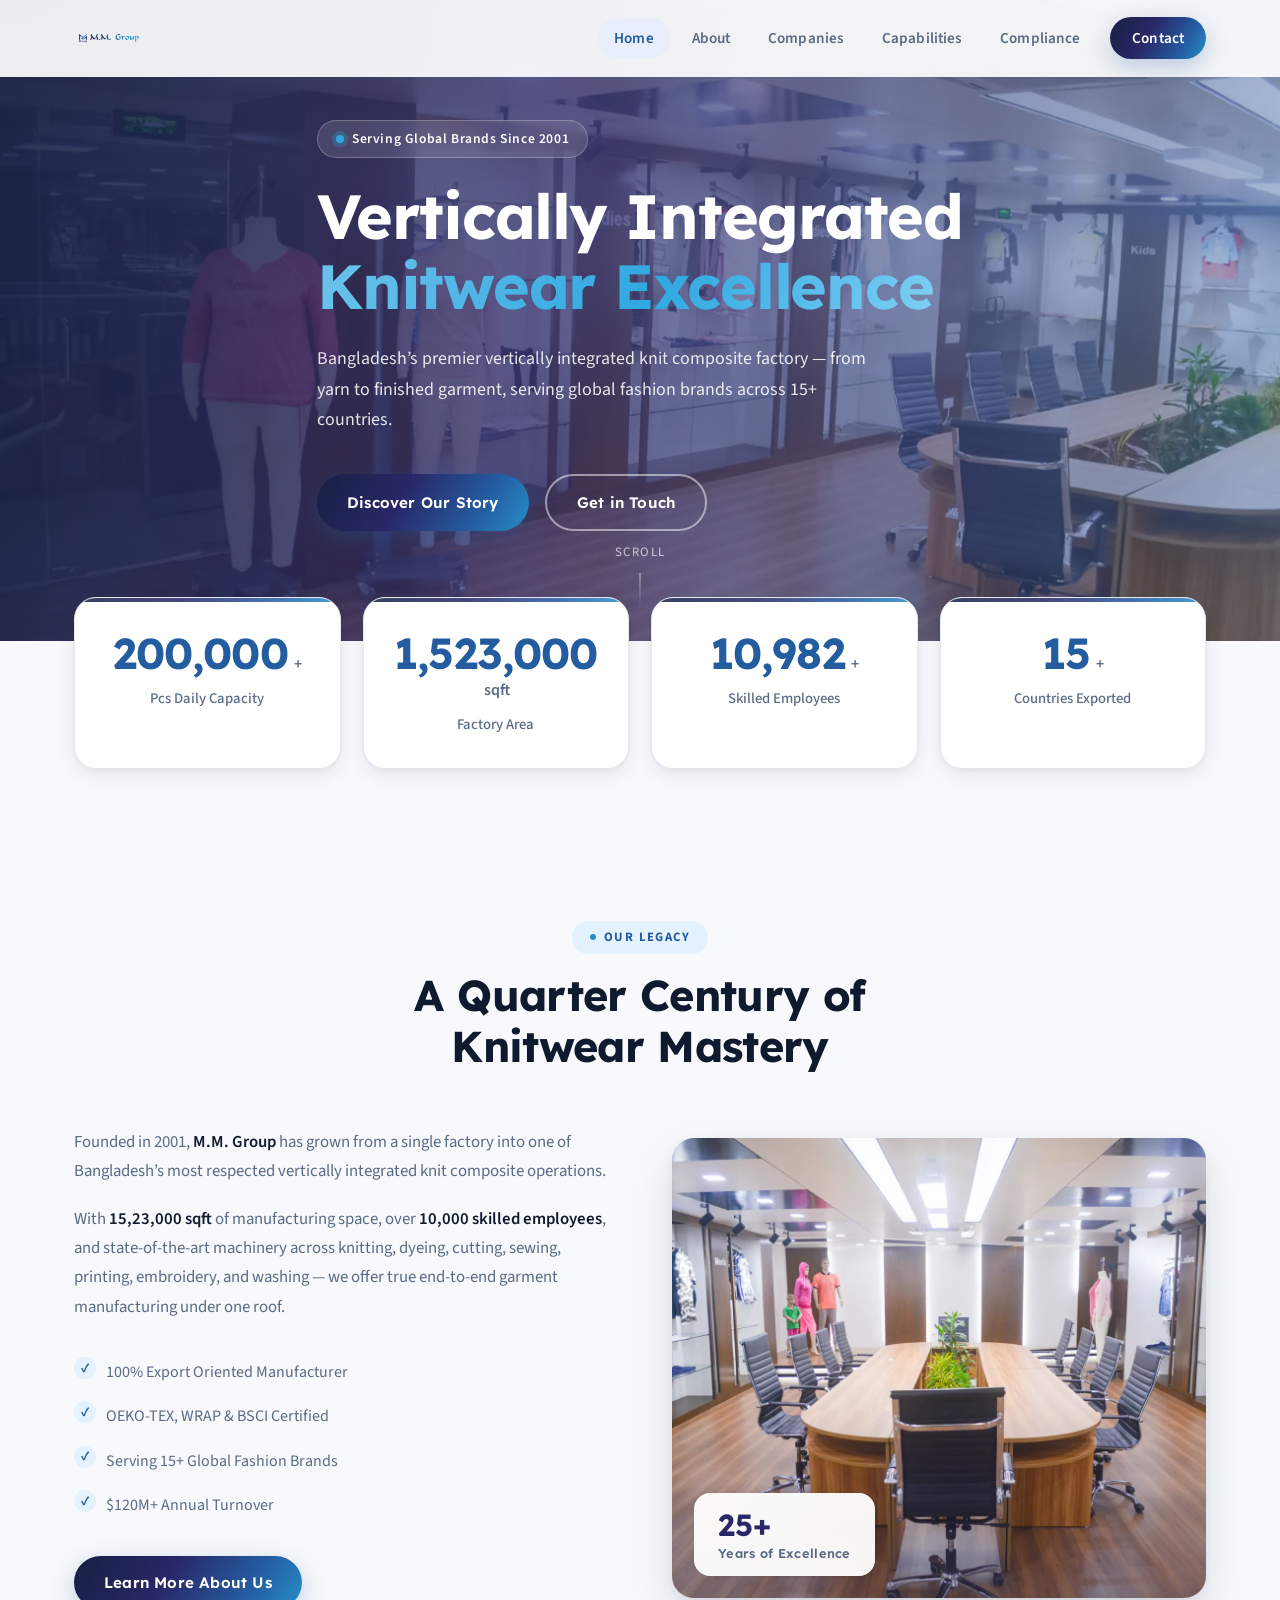
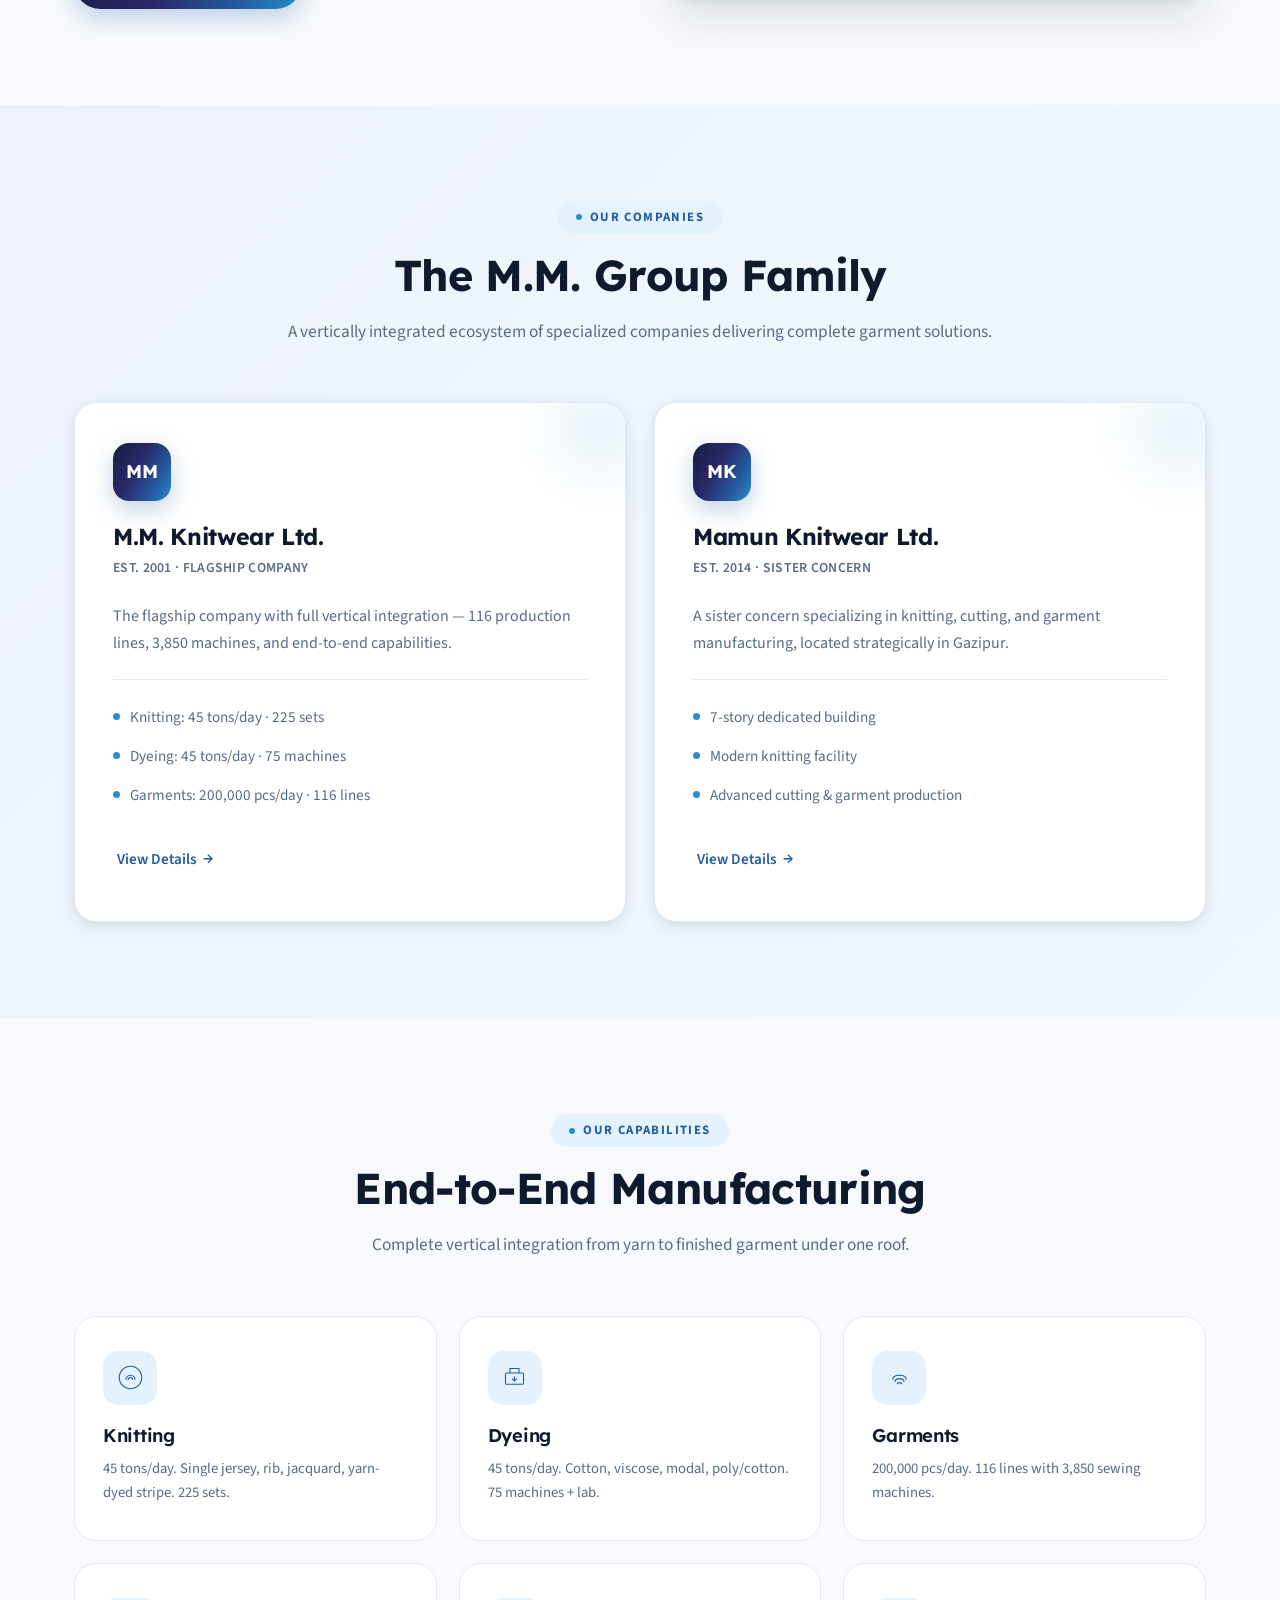
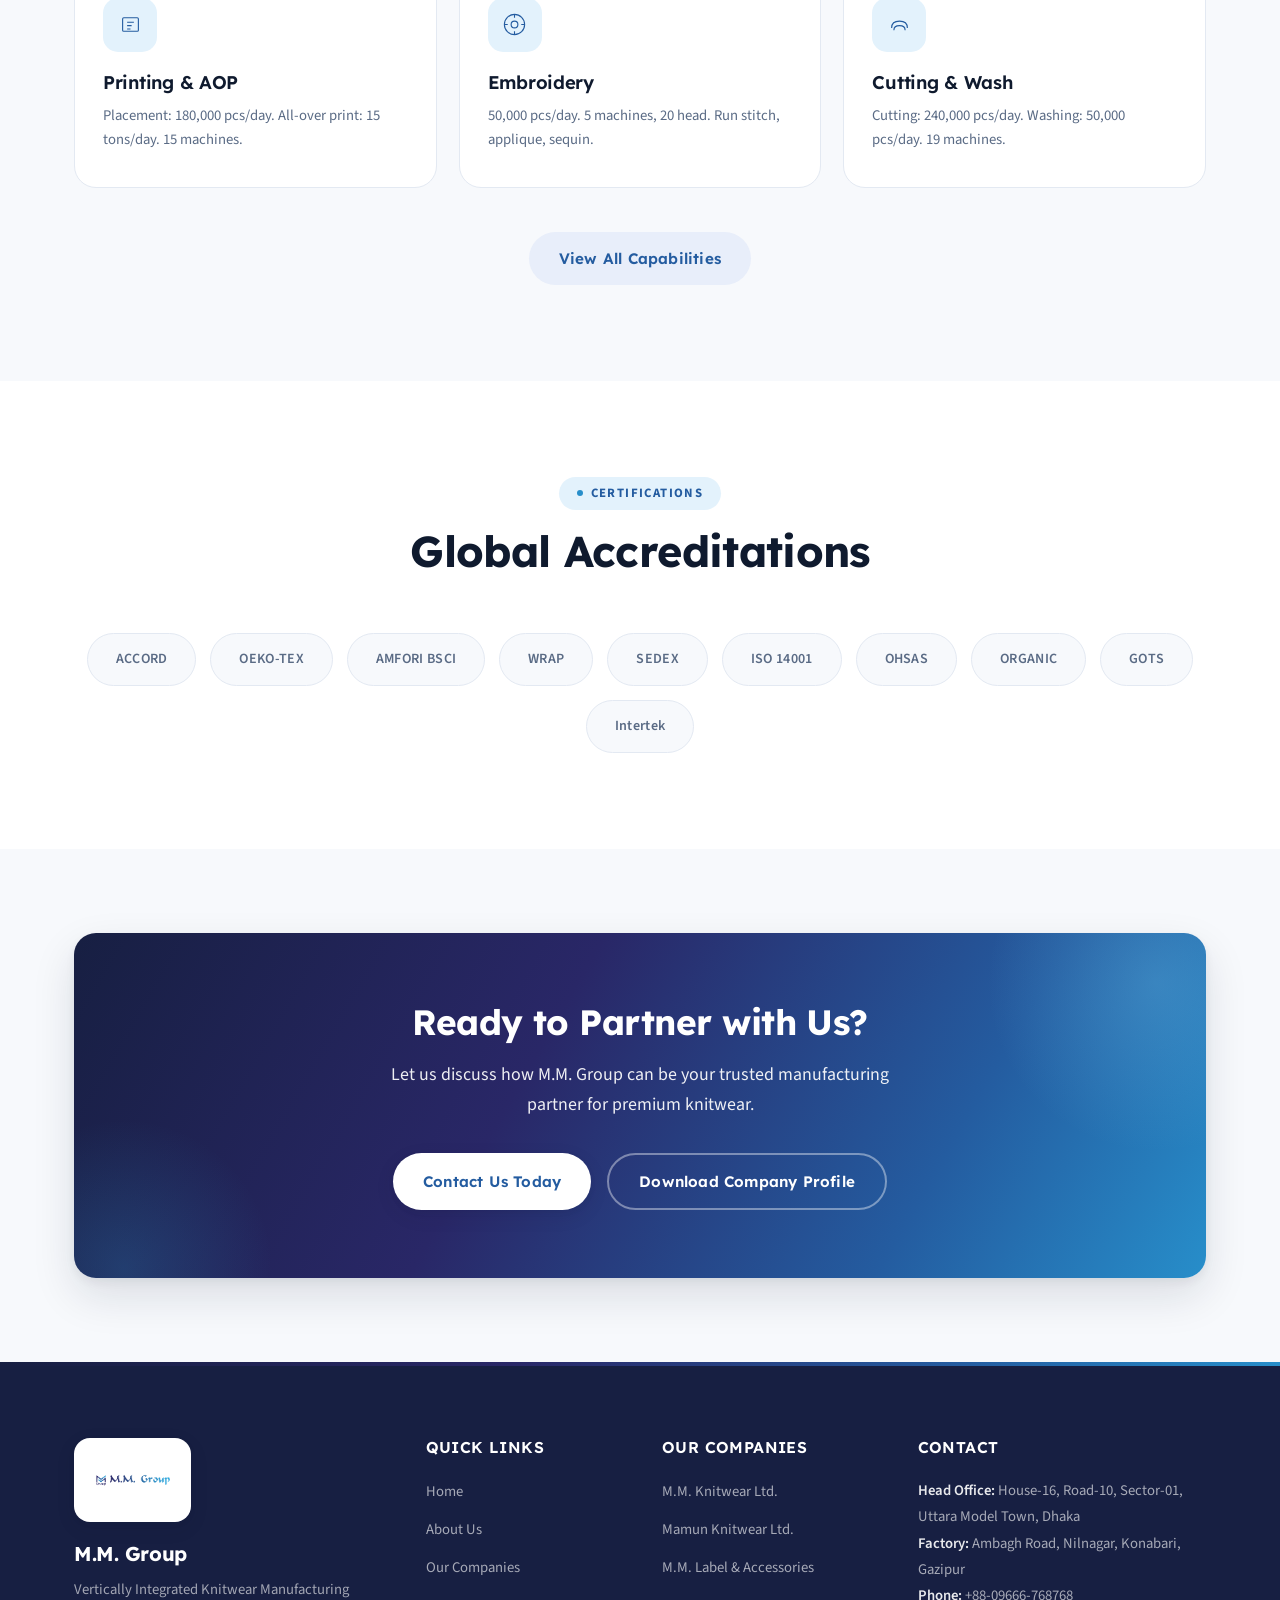
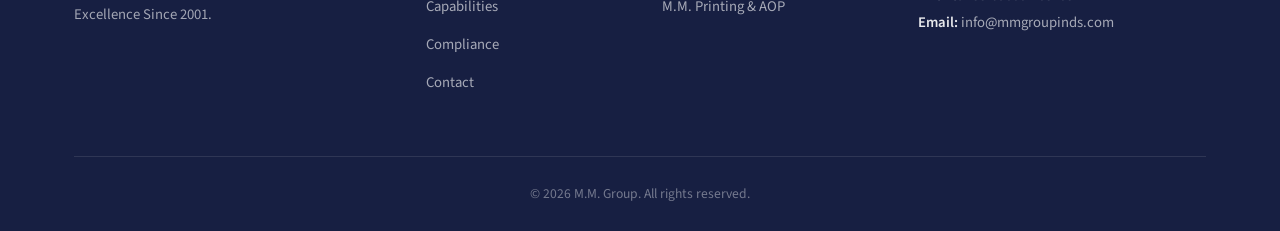
==== commit fde0a2b6: "New logo, mobile-centered layout, real team section from mamunknitwear.com" ====
--- a/index.html
+++ b/index.html
@@ -45,7 +45,7 @@
 <header class="header" id="header">
   <div class="container">
     <a href="index.html" class="logo" aria-label="M.M. Group — Home">
-      <img src="images/logo.webp" alt="M.M. Group Logo" width="1168" height="323">
+      <img src="images/logo.webp" alt="M.M. Group Logo" width="945" height="709">
     </a>
     <nav class="nav" id="nav" aria-label="Main navigation">
       <ul>
@@ -267,7 +267,7 @@
   <div class="container">
     <div class="footer-grid">
       <div class="footer-brand">
-        <div class="footer-logo-box"><img src="images/logo.webp" alt="M.M. Group" width="1168" height="323"></div>
+        <div class="footer-logo-box"><img src="images/logo.webp" alt="M.M. Group" width="945" height="709"></div>
         <h3>M.M. Group</h3>
         <p>Vertically Integrated Knitwear Manufacturing Excellence Since 2001.</p>
       </div>
--- a/css/style.css
+++ b/css/style.css
@@ -93,7 +93,7 @@
 }
 .logo { display: flex; align-items: center; flex-shrink: 0; }
 .logo img {
-  height: 46px; width: auto;
+  height: 52px; width: auto;
   object-fit: contain;
   transition: var(--transition);
 }
@@ -428,11 +428,11 @@
 }
 .footer-grid { display: grid; grid-template-columns: 1.6fr 1fr 1.1fr 1.5fr; gap: 44px; margin-bottom: 48px; }
 .footer-brand .footer-logo-box {
-  display: inline-flex; background: #fff; padding: 12px 18px;
+  display: inline-flex; background: #fff; padding: 10px 16px;
   border-radius: var(--radius); margin-bottom: 20px;
   box-shadow: var(--shadow-md);
 }
-.footer-brand .footer-logo-box img { height: 40px; width: auto; object-fit: contain; }
+.footer-brand .footer-logo-box img { height: 64px; width: auto; object-fit: contain; }
 .footer-brand h3 { color: #fff; font-size: 1.25rem; margin-bottom: 10px; }
 .footer-brand p { font-size: 0.92rem; line-height: 1.7; color: rgba(255, 255, 255, 0.6); }
 .footer-links h4, .footer-contact h4 {
@@ -534,23 +534,23 @@
 /* ==========================================================================
    Team
    ========================================================================== */
-.team-grid { display: grid; grid-template-columns: repeat(auto-fill, minmax(240px, 1fr)); gap: 24px; }
+.team-grid { display: grid; grid-template-columns: repeat(auto-fit, minmax(300px, 1fr)); gap: 28px; max-width: 900px; margin: 0 auto; }
 .team-card {
-  text-align: center; padding: 36px 24px;
+  text-align: center; padding: 36px 28px 32px;
   background: var(--surface); border-radius: var(--radius-lg);
   box-shadow: var(--shadow-md); border: 1px solid var(--border);
   transition: var(--transition);
 }
 .team-card:hover { transform: translateY(-5px); box-shadow: var(--shadow-lg); }
 .team-photo {
-  width: 108px; height: 108px; border-radius: 50%;
-  object-fit: cover; margin: 0 auto 18px;
-  background: var(--primary-light);
-  border: 4px solid var(--accent-light);
-}
-.team-card h4 { font-weight: 600; margin-bottom: 4px; }
-.team-card span { color: var(--accent); font-size: 0.86rem; font-weight: 600; }
-.team-card p { color: var(--text-light); font-size: 0.88rem; margin-top: 10px; }
+  width: 150px; height: 150px; border-radius: 50%;
+  object-fit: cover; object-position: top center; margin: 0 auto 20px;
+  border: 5px solid var(--accent-light);
+  box-shadow: var(--shadow-sm);
+}
+.team-card h3 { font-size: 1.35rem; font-weight: 700; margin-bottom: 6px; }
+.team-card span { color: var(--accent); font-size: 0.86rem; font-weight: 700; text-transform: uppercase; letter-spacing: 1px; }
+.team-card p { color: var(--text-light); font-size: 0.9rem; line-height: 1.7; margin-top: 14px; text-align: left; }
 
 /* ==========================================================================
    Timeline
@@ -687,16 +687,34 @@
   .timeline-dot { left: 5px; }
   .cta-box { padding: 48px 32px; }
   .hero { min-height: 560px; }
+  .hero-content { text-align: center; margin: 0 auto; }
+  .hero-content h1 { text-align: center; }
+  .hero-sub, .hero-actions, .hero-scroll { justify-content: center; }
+
+  .content-text { text-align: center; }
+  .content-text .section-tag { margin-left: auto; margin-right: auto; }
+  .content-text .btn { margin-left: auto; margin-right: auto; }
+  .content-text .stats-row { justify-items: center; }
+  .content-text h3, .content-text h2 { text-align: center; }
+  .about-text, .about-text p { text-align: center; }
+  .about-image { margin: 0 auto; }
+  .team-card, .company-card, .cap-card, .stat-box, .contact-info, .form-card { text-align: center; }
+  .team-card p { text-align: center; }
+  .contact-detail { justify-content: center; flex-direction: column; text-align: center; }
+  .check-list { text-align: left; display: inline-block; }
+  .contact-info .contact-detail { align-items: center; }
 }
 
 @media (max-width: 576px) {
   .container { padding: 0 18px; }
+  .logo img { height: 44px; }
   .stats-grid { grid-template-columns: 1fr 1fr; gap: 14px; }
   .stat-card { padding: 26px 12px 24px; }
   .stat-number { font-size: 2.1rem; }
   .caps-grid { grid-template-columns: 1fr; }
   .gallery-grid { grid-template-columns: 1fr; }
-  .footer-grid { grid-template-columns: 1fr; gap: 32px; }
+  .footer-grid { grid-template-columns: 1fr; gap: 32px; text-align: center; }
+  .footer-brand .footer-logo-box { margin-left: auto; margin-right: auto; }
   .hero h1 { font-size: 2.05rem; }
   .hero-actions { flex-direction: column; }
   .hero-actions .btn { width: 100%; }
@@ -711,4 +729,7 @@
   .cta-box h2 { font-size: 1.6rem; }
   .stats-row { grid-template-columns: 1fr; }
   .hero-scroll { display: none; }
-}
+  .content-text .btn { display: block; text-align: center; }
+  .check-list { display: block; }
+  .contact-info .contact-icon { margin-left: auto; margin-right: auto; }
+}
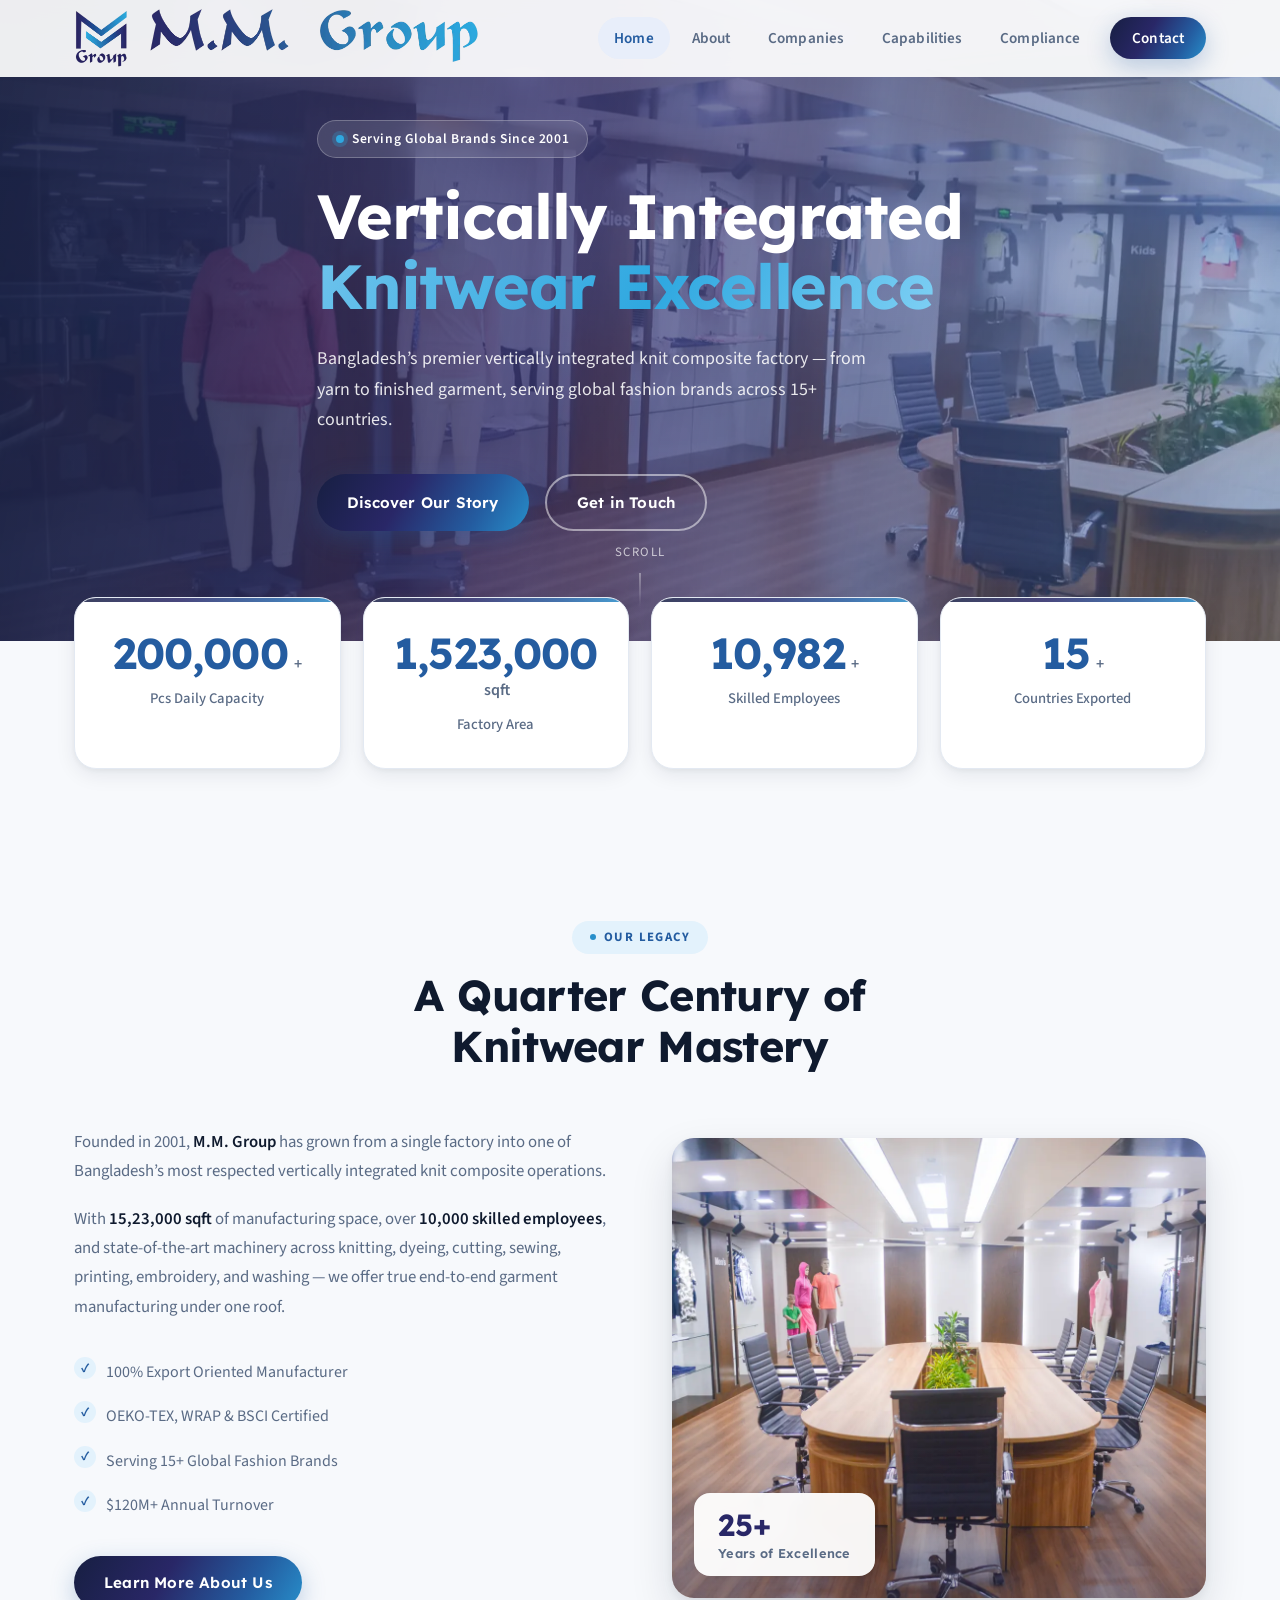
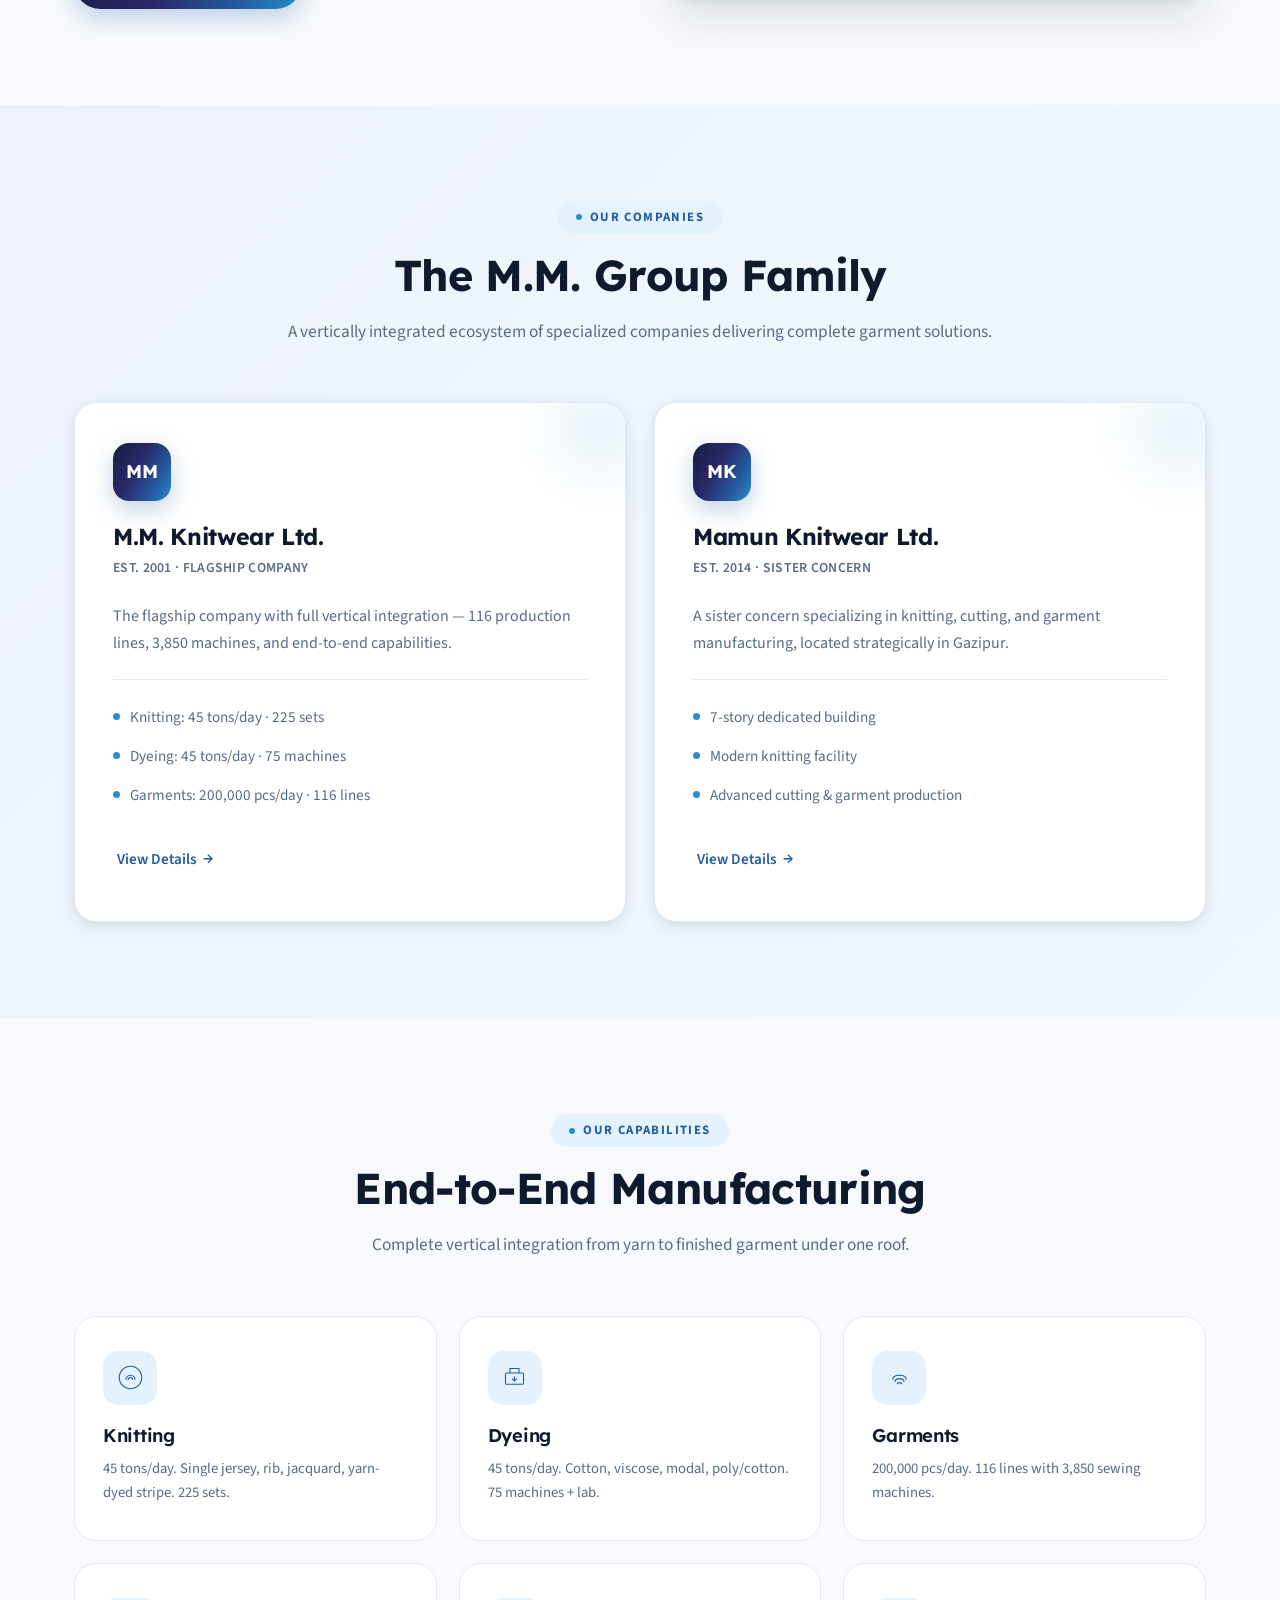
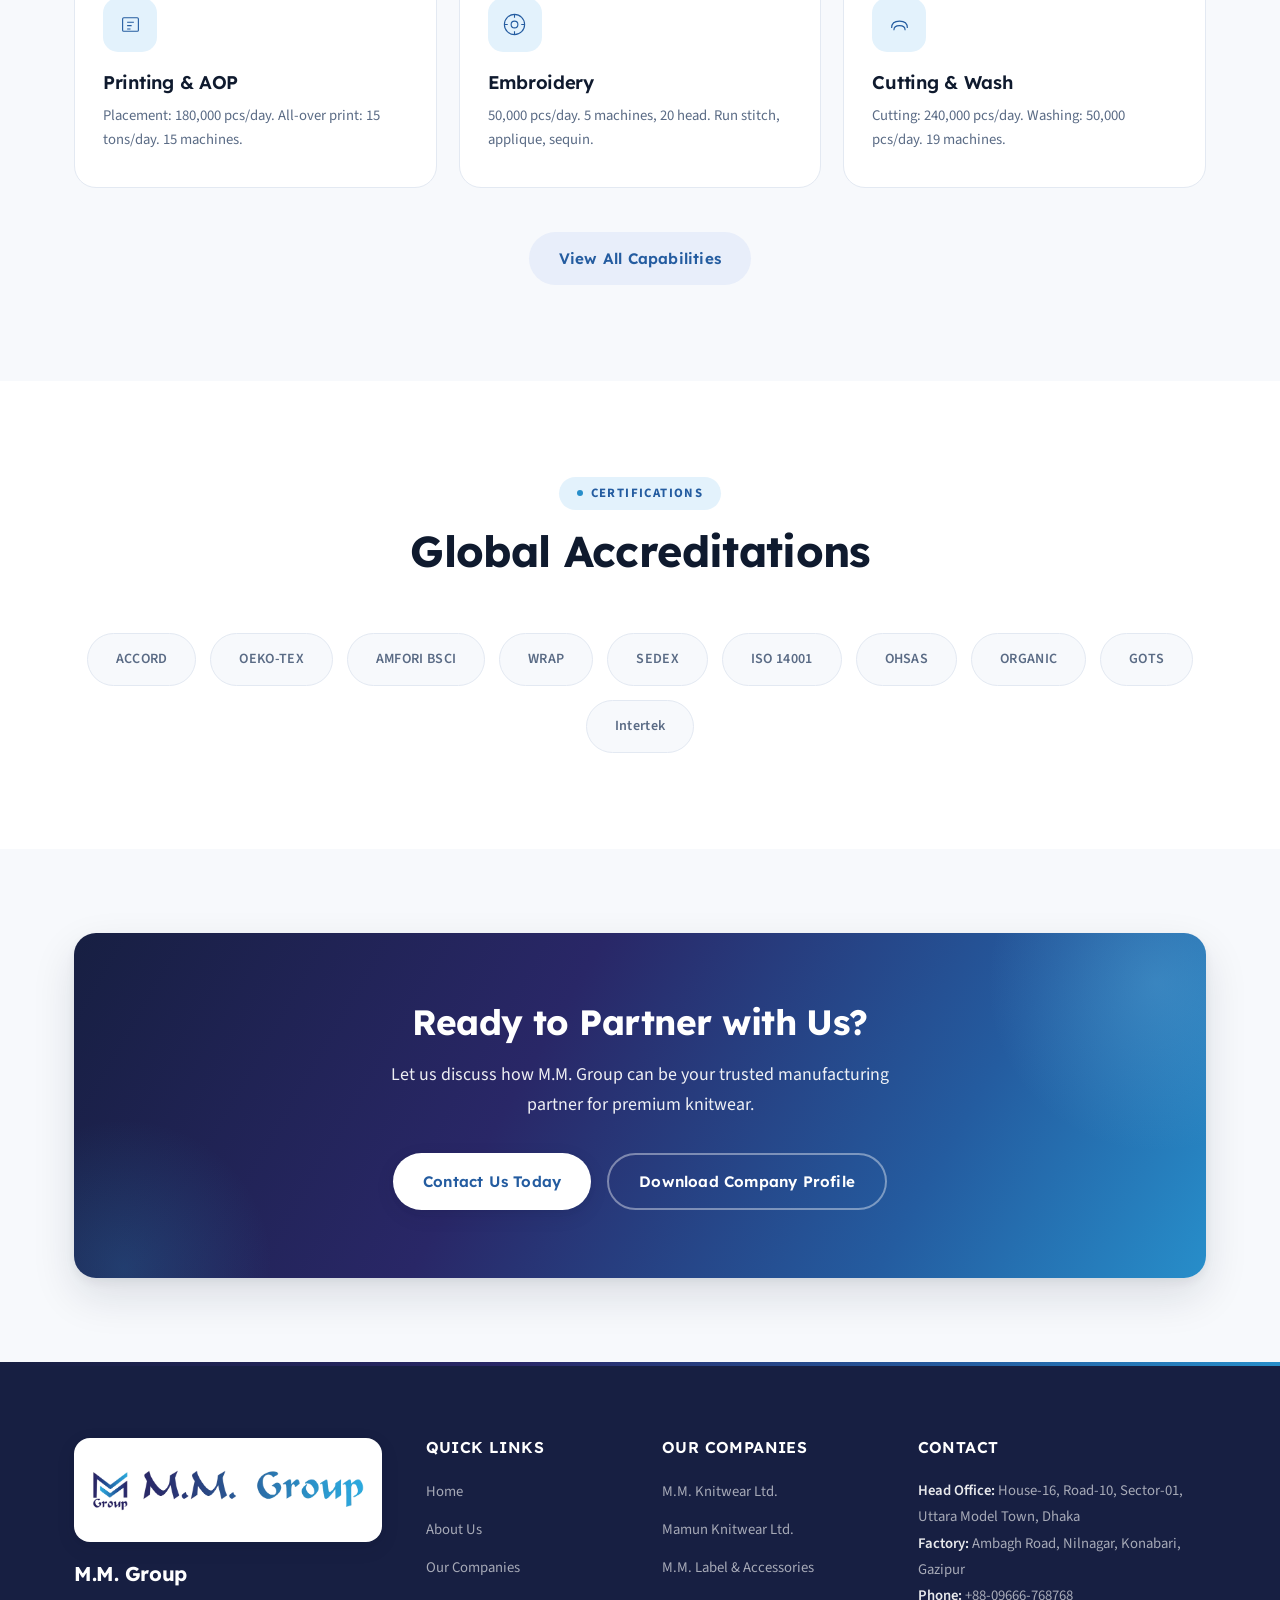
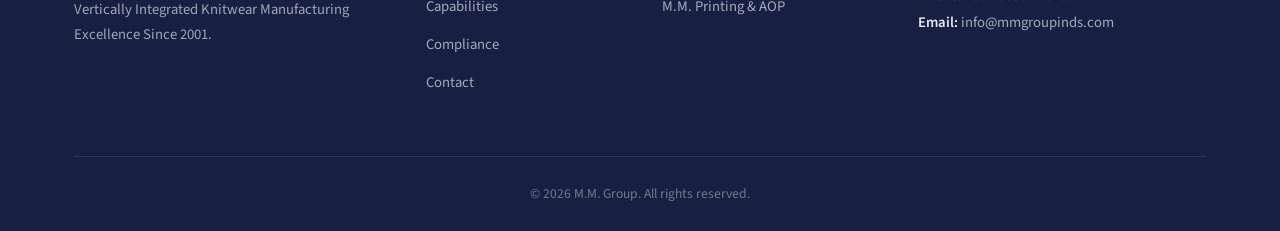
==== commit feb4463b: "Center card sections (companies, capabilities, ecosystem) on mobile" ====
--- a/index.html
+++ b/index.html
@@ -45,7 +45,7 @@
 <header class="header" id="header">
   <div class="container">
     <a href="index.html" class="logo" aria-label="M.M. Group — Home">
-      <img src="images/logo.webp" alt="M.M. Group Logo" width="945" height="709">
+      <img src="images/logo.webp" alt="M.M. Group Logo" width="1600" height="237">
     </a>
     <nav class="nav" id="nav" aria-label="Main navigation">
       <ul>
@@ -267,7 +267,7 @@
   <div class="container">
     <div class="footer-grid">
       <div class="footer-brand">
-        <div class="footer-logo-box"><img src="images/logo.webp" alt="M.M. Group" width="945" height="709"></div>
+        <div class="footer-logo-box"><img src="images/logo.webp" alt="M.M. Group" width="1600" height="237"></div>
         <h3>M.M. Group</h3>
         <p>Vertically Integrated Knitwear Manufacturing Excellence Since 2001.</p>
       </div>
--- a/css/style.css
+++ b/css/style.css
@@ -93,7 +93,7 @@
 }
 .logo { display: flex; align-items: center; flex-shrink: 0; }
 .logo img {
-  height: 52px; width: auto;
+  height: 60px; width: auto;
   object-fit: contain;
   transition: var(--transition);
 }
@@ -428,11 +428,11 @@
 }
 .footer-grid { display: grid; grid-template-columns: 1.6fr 1fr 1.1fr 1.5fr; gap: 44px; margin-bottom: 48px; }
 .footer-brand .footer-logo-box {
-  display: inline-flex; background: #fff; padding: 10px 16px;
+  display: inline-flex; background: #fff; padding: 10px 18px;
   border-radius: var(--radius); margin-bottom: 20px;
   box-shadow: var(--shadow-md);
 }
-.footer-brand .footer-logo-box img { height: 64px; width: auto; object-fit: contain; }
+.footer-brand .footer-logo-box img { height: 84px; width: auto; object-fit: contain; }
 .footer-brand h3 { color: #fff; font-size: 1.25rem; margin-bottom: 10px; }
 .footer-brand p { font-size: 0.92rem; line-height: 1.7; color: rgba(255, 255, 255, 0.6); }
 .footer-links h4, .footer-contact h4 {
@@ -670,6 +670,7 @@
   .nav a { display: block; padding: 13px 16px; font-size: 1.02rem; }
   .nav-cta { margin-left: 0; text-align: center; margin-top: 8px; }
   .menu-toggle { display: flex; }
+  .logo img { height: 48px; }
   .stats-grid { grid-template-columns: repeat(2, 1fr); }
   .about-preview-grid { grid-template-columns: 1fr; gap: 40px; }
   .companies-grid { grid-template-columns: 1fr; }
@@ -700,6 +701,10 @@
   .about-image { margin: 0 auto; }
   .team-card, .company-card, .cap-card, .stat-box, .contact-info, .form-card { text-align: center; }
   .team-card p { text-align: center; }
+  .company-icon, .cap-icon, .cert-icon, .info-icon { margin-left: auto; margin-right: auto; }
+  .company-stats { text-align: center; }
+  .company-stats li { justify-content: center; }
+  .company-card .btn-link, .content-text .btn-link { display: inline-block; }
   .contact-detail { justify-content: center; flex-direction: column; text-align: center; }
   .check-list { text-align: left; display: inline-block; }
   .contact-info .contact-detail { align-items: center; }
@@ -728,6 +733,7 @@
   .cta-box { padding: 40px 24px; }
   .cta-box h2 { font-size: 1.6rem; }
   .stats-row { grid-template-columns: 1fr; }
+  .stats-row .stat-box { margin: 0 auto; max-width: 100%; }
   .hero-scroll { display: none; }
   .content-text .btn { display: block; text-align: center; }
   .check-list { display: block; }
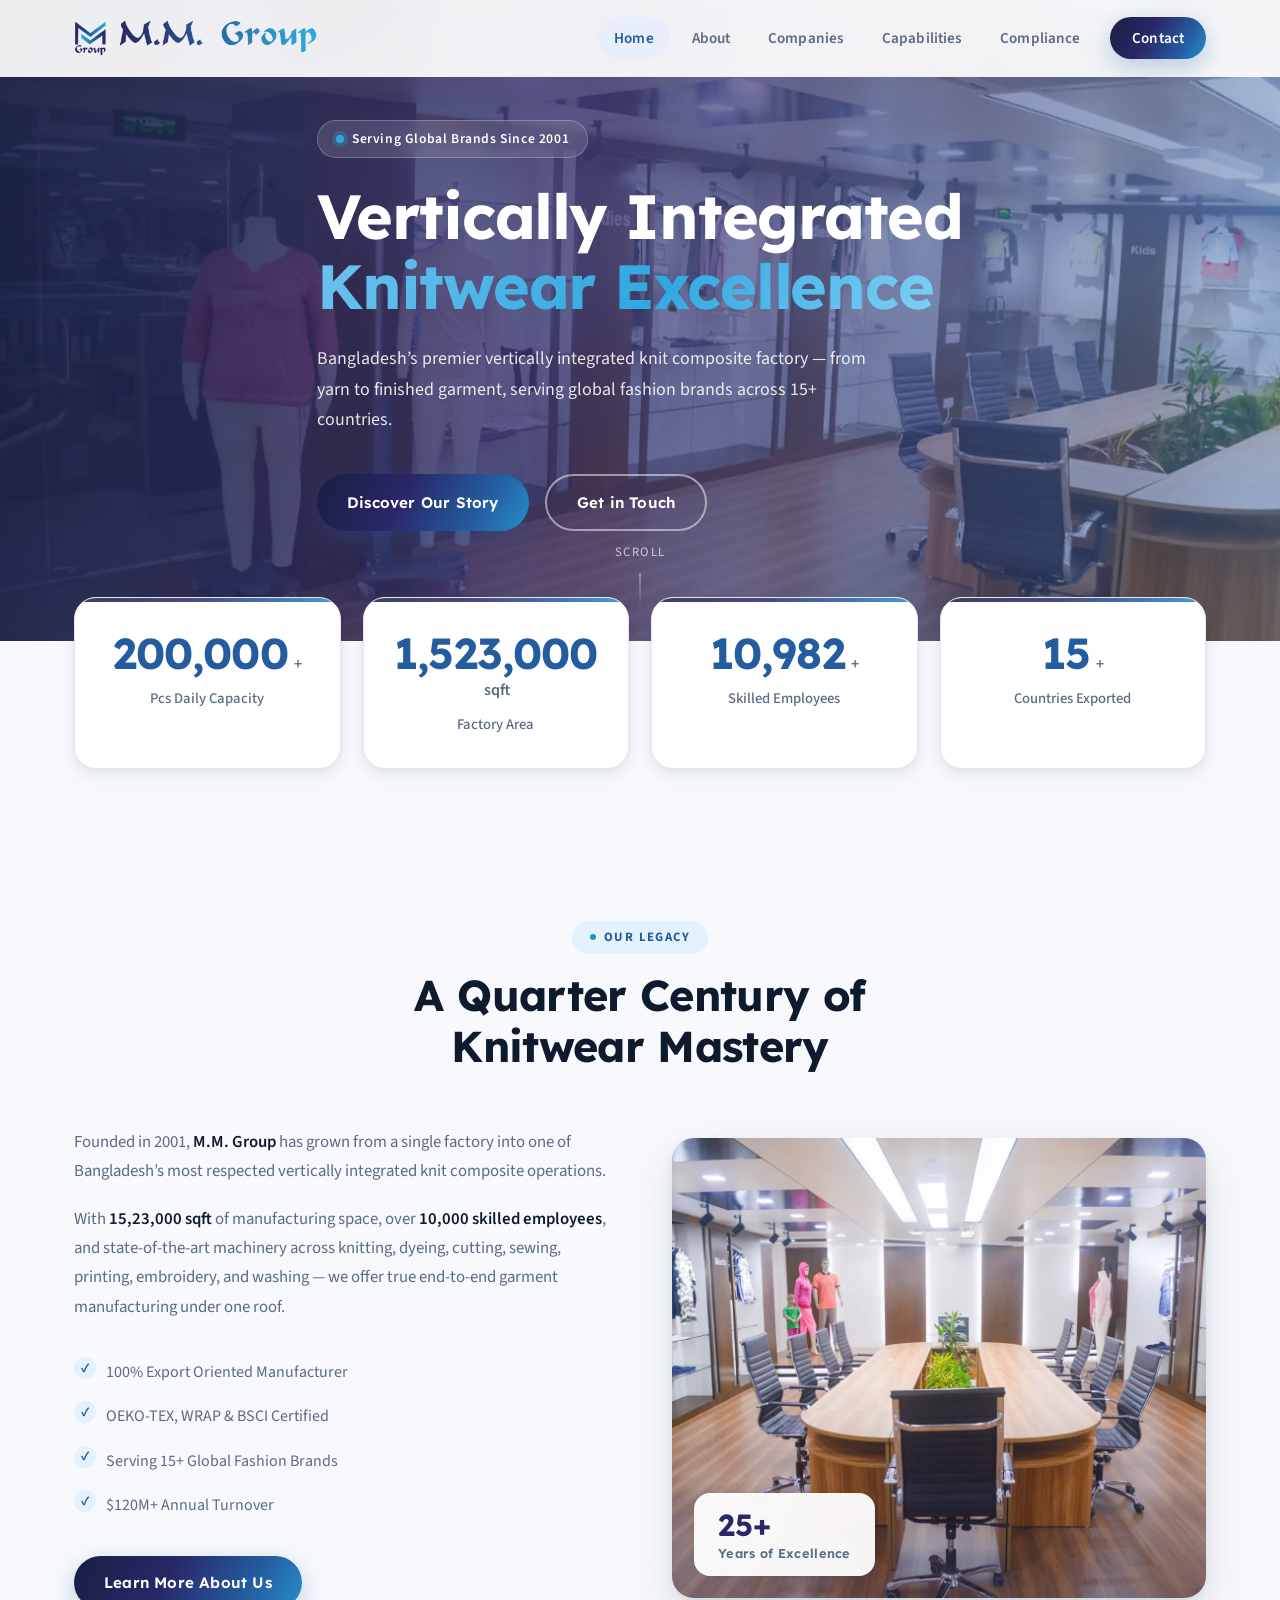
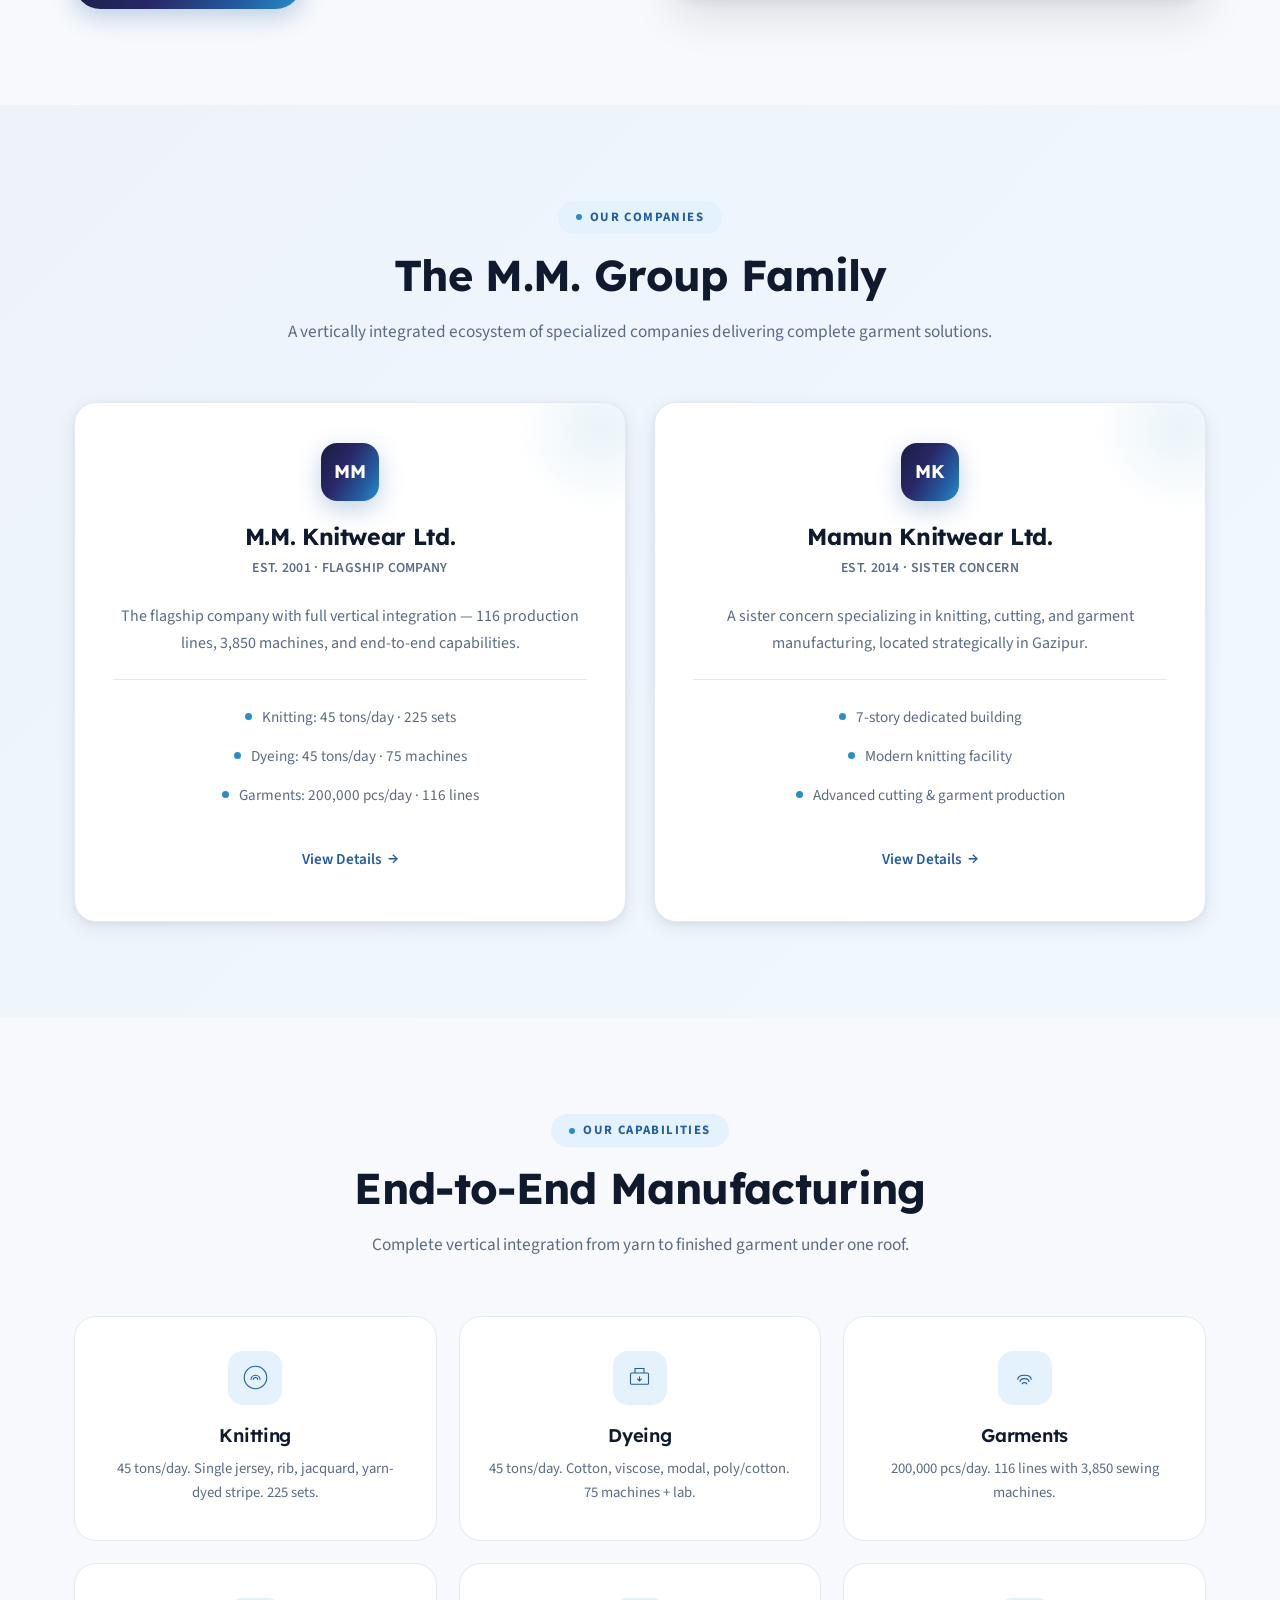
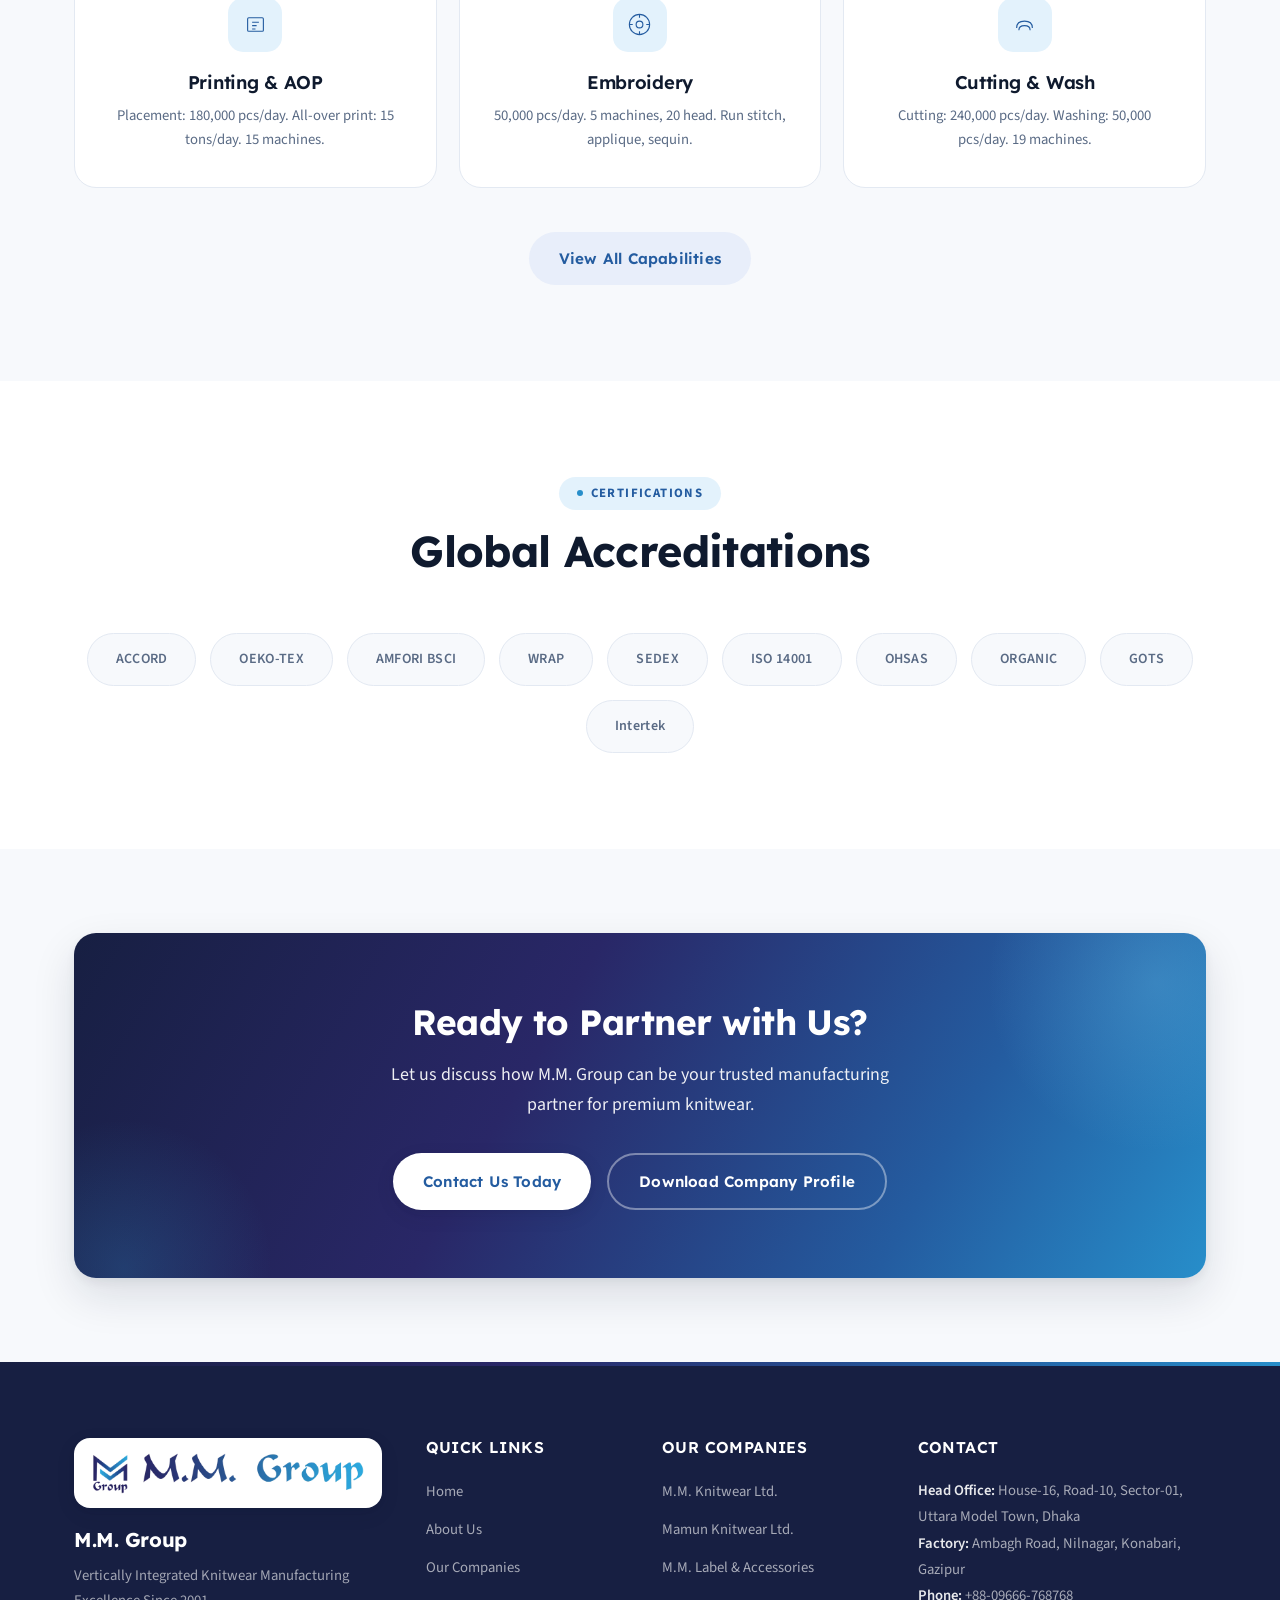
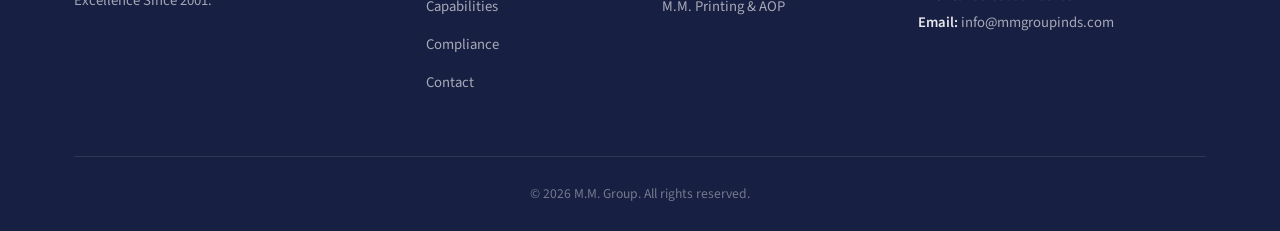
==== commit d0dd5011: "SEO: www canonical + OG/Twitter tags, JSON-LD structured data, OG image" ====
--- a/index.html
+++ b/index.html
@@ -3,15 +3,31 @@
 <head>
 <meta charset="UTF-8">
 <meta name="viewport" content="width=device-width, initial-scale=1.0">
-<title>M.M. Group | Vertically Integrated Knitwear Manufacturing Excellence Since 2001</title>
-<meta name="description" content="M.M. Group is a leading vertically integrated knit composite factory in Bangladesh. Since 2001, serving global brands with knitting, dyeing, printing, embroidery, cutting & garment manufacturing.">
-<meta name="keywords" content="MM Group, MM Knitwear, Mamun Knitwear, knitwear manufacturer Bangladesh, knit composite factory, garments manufacturer, t-shirt manufacturer, apparel manufacturing Bangladesh">
-<link rel="canonical" href="https://mmgroupinds.com/">
-<meta property="og:title" content="M.M. Group | Vertically Integrated Knitwear Excellence Since 2001">
-<meta property="og:description" content="Bangladesh's premier vertically integrated knit composite factory - from yarn to finished garment.">
-<meta property="og:image" content="https://mmgroupinds.com/images/hero/DSC_0425.webp">
-<meta property="og:url" content="https://mmgroupinds.com/">
+<title>M.M. Group | Vertically Integrated Knitwear Manufacturer in Bangladesh</title>
+<meta name="description" content="M.M. Group is Bangladesh's leading vertically integrated knit composite factory. Since 2001 serving global brands with knitting, dyeing, printing, embroidery, cutting & garment manufacturing. 200,000 pcs/day capacity.">
+<meta name="keywords" content="MM Group, MM Knitwear, Mamun Knitwear, knitwear manufacturer Bangladesh, knit composite factory, garments manufacturer, t-shirt manufacturer, apparel manufacturing Bangladesh, knit garment exporter">
+<meta name="robots" content="index, follow">
+<meta name="author" content="M.M. Group">
+<meta name="geo.region" content="BD-3">
+<meta name="geo.placename" content="Gazipur, Bangladesh">
+<meta name="geo.position" content="23.9803;90.4125">
+<meta name="ICBM" content="23.9803, 90.4125">
+<link rel="canonical" href="https://www.mmgroupinds.com/">
+<meta property="og:type" content="website">
+<meta property="og:site_name" content="M.M. Group">
+<meta property="og:title" content="M.M. Group | Vertically Integrated Knitwear Manufacturer in Bangladesh">
+<meta property="og:description" content="Bangladesh's premier vertically integrated knit composite factory - from yarn to finished garment. Serving global brands since 2001.">
+<meta property="og:image" content="https://www.mmgroupinds.com/images/og-image.jpg">
+<meta property="og:image:width" content="1200">
+<meta property="og:image:height" content="630">
+<meta property="og:image:alt" content="M.M. Group knitwear manufacturing facility">
+<meta property="og:url" content="https://www.mmgroupinds.com/">
+<meta property="og:locale" content="en_US">
 <meta name="twitter:card" content="summary_large_image">
+<meta name="twitter:site" content="@mmgroup">
+<meta name="twitter:title" content="M.M. Group | Vertically Integrated Knitwear Manufacturer in Bangladesh">
+<meta name="twitter:description" content="Bangladesh's premier vertically integrated knit composite factory serving global brands since 2001.">
+<meta name="twitter:image" content="https://www.mmgroupinds.com/images/og-image.jpg">
 <meta name="theme-color" content="#245CA0">
 <link rel="icon" type="image/png" href="images/favicon.png">
 <link rel="apple-touch-icon" href="images/apple-touch-icon.png">
@@ -24,19 +40,32 @@
   "@context": "https://schema.org",
   "@type": "Organization",
   "name": "M.M. Group",
-  "url": "https://mmgroupinds.com",
-  "logo": "https://mmgroupinds.com/images/logo.png",
+  "url": "https://www.mmgroupinds.com",
+  "logo": "https://www.mmgroupinds.com/images/logo.png",
   "description": "Vertically integrated knit composite factory in Bangladesh since 2001.",
+  "foundingDate": "2001-09-01",
+  "email": "info@mmgroupinds.com",
+  "telephone": "+8809666791791",
   "address": {
     "@type": "PostalAddress",
     "streetAddress": "Ambagh Road, Nilnagar, Konabari",
     "addressLocality": "Gazipur",
     "addressCountry": "Bangladesh"
   },
+  "areaServed": "Worldwide",
   "subOrganization": [
-    {"@type":"Organization","name":"M.M. Knitwear Ltd."},
-    {"@type":"Organization","name":"Mamun Knitwear Ltd."}
+    {"@type":"Organization","name":"M.M. Knitwear Ltd.","foundingDate":"2001"},
+    {"@type":"Organization","name":"Mamun Knitwear Ltd.","foundingDate":"2014"}
   ]
+}
+</script>
+<script type="application/ld+json">
+{
+  "@context": "https://schema.org",
+  "@type": "WebSite",
+  "name": "M.M. Group",
+  "url": "https://www.mmgroupinds.com/",
+  "publisher": {"@type": "Organization", "name": "M.M. Group", "logo": {"@type": "ImageObject", "url": "https://www.mmgroupinds.com/images/logo.png"}}
 }
 </script>
 </head>
--- a/css/style.css
+++ b/css/style.css
@@ -93,7 +93,7 @@
 }
 .logo { display: flex; align-items: center; flex-shrink: 0; }
 .logo img {
-  height: 60px; width: auto;
+  height: 36px; width: auto;
   object-fit: contain;
   transition: var(--transition);
 }
@@ -315,7 +315,7 @@
 .company-card {
   background: var(--surface); border-radius: var(--radius-lg);
   padding: 40px 38px; box-shadow: var(--shadow-md);
-  border: 1px solid var(--border);
+  border: 1px solid var(--border); text-align: center;
   transition: var(--transition); position: relative; overflow: hidden;
 }
 .company-card::after {
@@ -328,16 +328,16 @@
   width: 58px; height: 58px;
   background: var(--gradient-brand); color: #fff; border-radius: 16px;
   display: flex; align-items: center; justify-content: center;
-  font-size: 1.15rem; font-weight: 700; margin-bottom: 22px;
+  font-size: 1.15rem; font-weight: 700; margin: 0 auto 22px;
   font-family: var(--font-display); box-shadow: var(--shadow-accent);
 }
 .company-card h3 { font-size: 1.45rem; font-weight: 700; margin-bottom: 6px; }
 .company-sub { color: var(--accent); font-size: 0.86rem; font-weight: 600; margin-bottom: 18px; letter-spacing: 0.3px; text-transform: uppercase; }
 .company-card p { color: var(--text-light); line-height: 1.7; margin-bottom: 22px; }
-.company-stats { border-top: 1px solid var(--border); padding-top: 18px; margin-bottom: 22px; }
+.company-stats { border-top: 1px solid var(--border); padding-top: 18px; margin-bottom: 22px; list-style: none; }
 .company-stats li {
   padding: 7px 0; color: var(--text-light); font-size: 0.95rem;
-  display: flex; align-items: baseline; gap: 10px;
+  display: flex; align-items: baseline; gap: 10px; justify-content: center;
 }
 .company-stats li::before {
   content: ''; width: 7px; height: 7px; border-radius: 50%;
@@ -350,7 +350,7 @@
 .caps-grid { display: grid; grid-template-columns: repeat(3, 1fr); gap: 22px; }
 .cap-card {
   background: var(--surface); border: 1px solid var(--border);
-  border-radius: var(--radius-lg); padding: 34px 28px; text-align: left;
+  border-radius: var(--radius-lg); padding: 34px 28px; text-align: center;
   transition: var(--transition); position: relative; overflow: hidden;
 }
 .cap-card:hover {
@@ -363,7 +363,7 @@
 }
 .cap-card:hover::before { opacity: 1; }
 .cap-icon {
-  width: 54px; height: 54px; margin-bottom: 20px;
+  width: 54px; height: 54px; margin: 0 auto 20px;
   background: var(--accent-light); border-radius: 15px;
   display: flex; align-items: center; justify-content: center;
   color: var(--blue); transition: var(--transition);
@@ -432,7 +432,7 @@
   border-radius: var(--radius); margin-bottom: 20px;
   box-shadow: var(--shadow-md);
 }
-.footer-brand .footer-logo-box img { height: 84px; width: auto; object-fit: contain; }
+.footer-brand .footer-logo-box img { height: 50px; width: auto; object-fit: contain; }
 .footer-brand h3 { color: #fff; font-size: 1.25rem; margin-bottom: 10px; }
 .footer-brand p { font-size: 0.92rem; line-height: 1.7; color: rgba(255, 255, 255, 0.6); }
 .footer-links h4, .footer-contact h4 {
@@ -670,7 +670,7 @@
   .nav a { display: block; padding: 13px 16px; font-size: 1.02rem; }
   .nav-cta { margin-left: 0; text-align: center; margin-top: 8px; }
   .menu-toggle { display: flex; }
-  .logo img { height: 48px; }
+  .logo img { height: 29px; }
   .stats-grid { grid-template-columns: repeat(2, 1fr); }
   .about-preview-grid { grid-template-columns: 1fr; gap: 40px; }
   .companies-grid { grid-template-columns: 1fr; }
@@ -688,6 +688,7 @@
   .timeline-dot { left: 5px; }
   .cta-box { padding: 48px 32px; }
   .hero { min-height: 560px; }
+  .hero-content { padding-top: 96px; padding-bottom: 90px; }
   .hero-content { text-align: center; margin: 0 auto; }
   .hero-content h1 { text-align: center; }
   .hero-sub, .hero-actions, .hero-scroll { justify-content: center; }
@@ -712,7 +713,13 @@
 
 @media (max-width: 576px) {
   .container { padding: 0 18px; }
-  .logo img { height: 44px; }
+  .header .container { position: relative; }
+  .header .logo {
+    position: absolute; left: 50%; transform: translateX(-50%);
+    z-index: 1;
+  }
+  .logo img { height: 27px; }
+  .menu-toggle { margin-left: auto; }
   .stats-grid { grid-template-columns: 1fr 1fr; gap: 14px; }
   .stat-card { padding: 26px 12px 24px; }
   .stat-number { font-size: 2.1rem; }
@@ -721,6 +728,7 @@
   .footer-grid { grid-template-columns: 1fr; gap: 32px; text-align: center; }
   .footer-brand .footer-logo-box { margin-left: auto; margin-right: auto; }
   .hero h1 { font-size: 2.05rem; }
+  .hero-content { padding-top: 120px; }
   .hero-actions { flex-direction: column; }
   .hero-actions .btn { width: 100%; }
   .section { padding: 72px 0; }
@@ -732,8 +740,10 @@
   .form-card { padding: 28px 22px; }
   .cta-box { padding: 40px 24px; }
   .cta-box h2 { font-size: 1.6rem; }
-  .stats-row { grid-template-columns: 1fr; }
-  .stats-row .stat-box { margin: 0 auto; max-width: 100%; }
+  .stats-row { grid-template-columns: repeat(3, 1fr); gap: 8px; }
+  .stats-row .stat-box { margin: 0; padding: 14px 6px; }
+  .stats-row .stat-box strong { font-size: 1.05rem; }
+  .stats-row .stat-box span { font-size: 0.72rem; }
   .hero-scroll { display: none; }
   .content-text .btn { display: block; text-align: center; }
   .check-list { display: block; }
